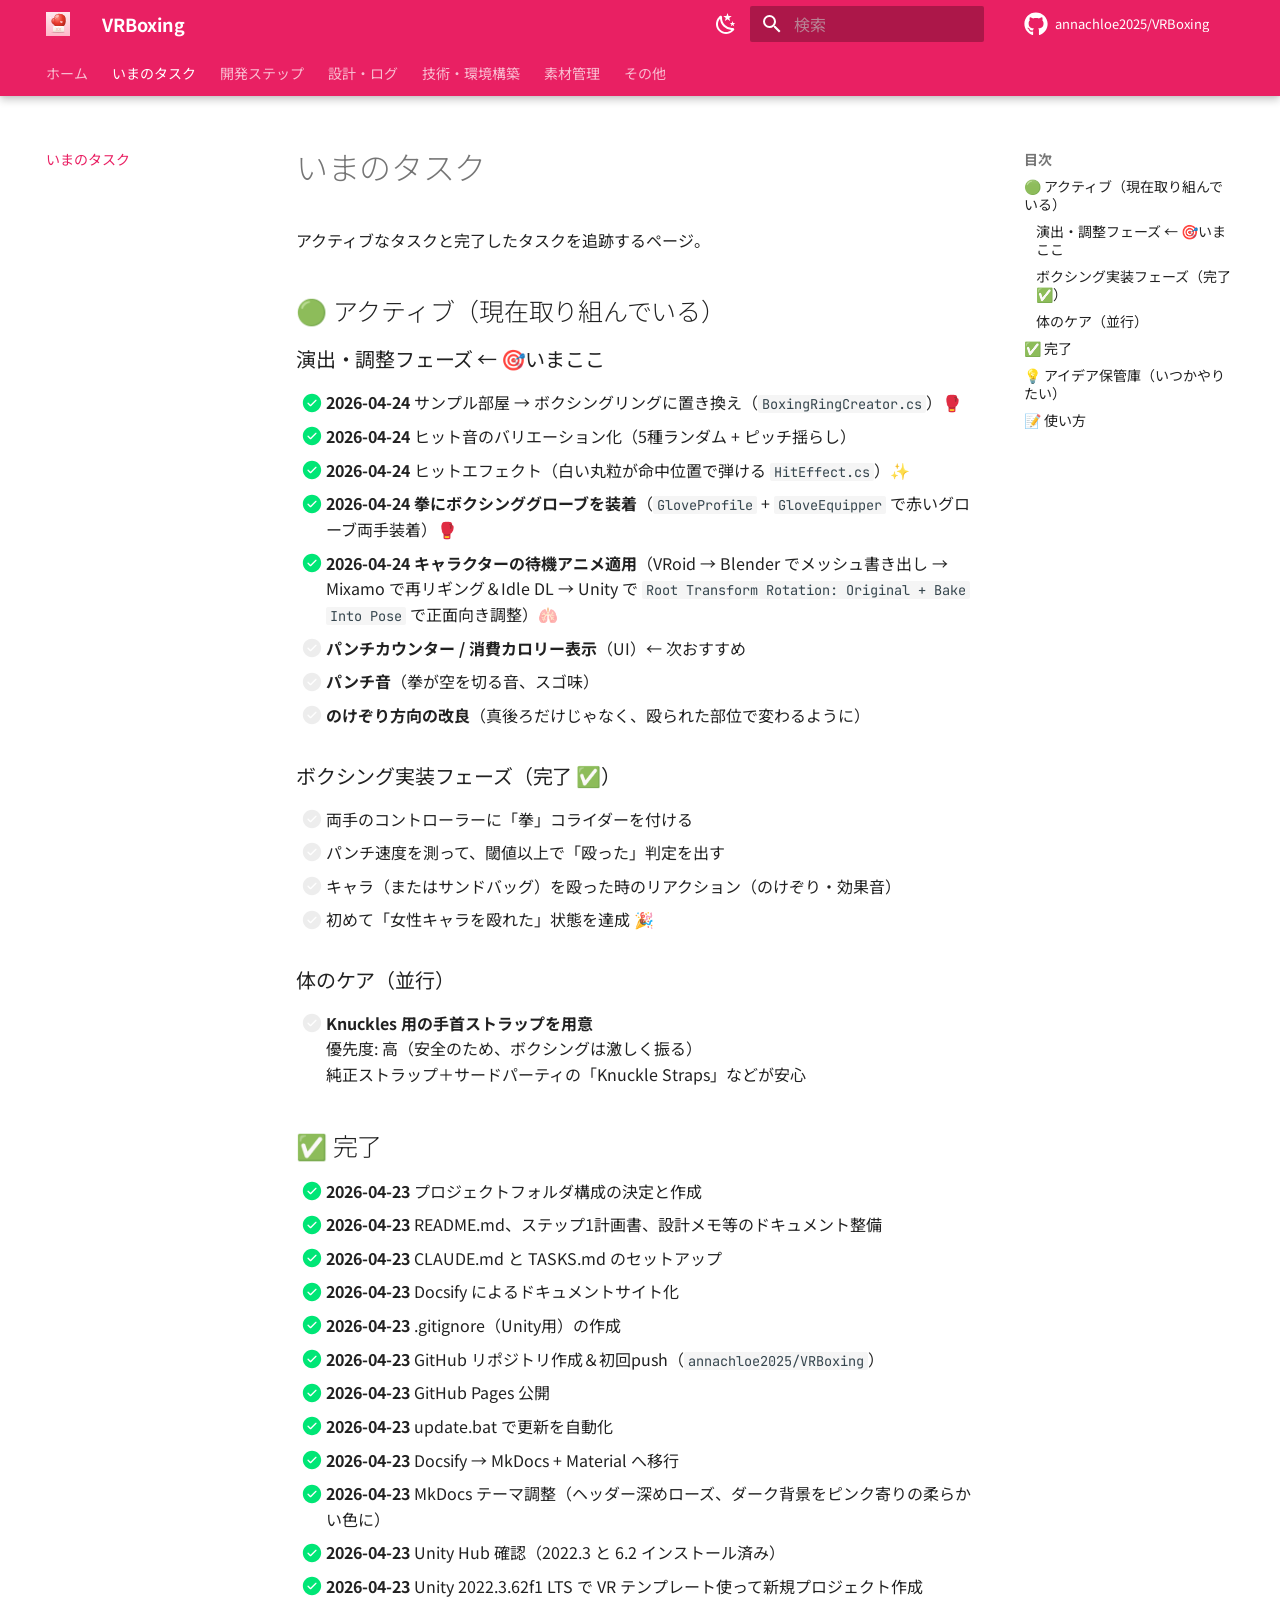
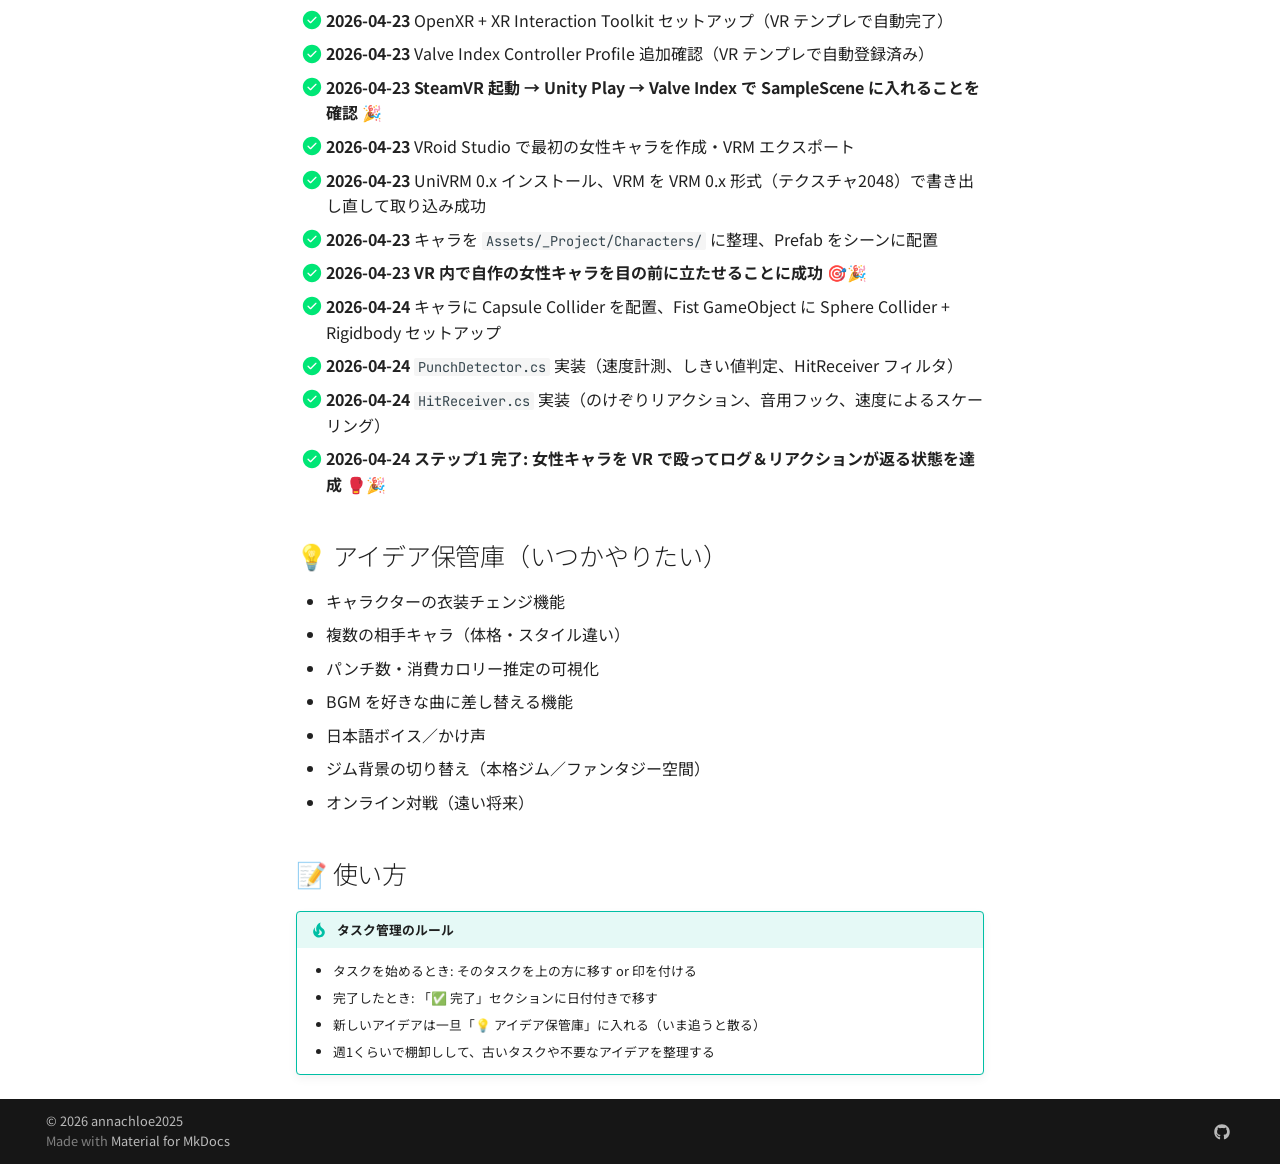
==== tasks/index.html @ 21e4ee55 "Deployed 8ff610e with MkDocs version: 1.6.1" ====
<!doctype html>
<html lang="ja" class="no-js">
  <head>
    
      <meta charset="utf-8">
      <meta name="viewport" content="width=device-width,initial-scale=1">
      
        <meta name="description" content="Valve Index 向け VR ボクシング／フィットネスゲームの個人開発プロジェクト">
      
      
      
        <link rel="canonical" href="https://annachloe2025.github.io/VRBoxing/tasks/">
      
      
        <link rel="prev" href="..">
      
      
        <link rel="next" href="../steps/step1/">
      
      
        
      
      
      <link rel="icon" href="../assets/icons/favicon-32.png">
      <meta name="generator" content="mkdocs-1.6.1, mkdocs-material-9.7.6">
    
    
      
        <title>いまのタスク - VRBoxing</title>
      
    
    
      <link rel="stylesheet" href="../assets/stylesheets/main.484c7ddc.min.css">
      
        
        <link rel="stylesheet" href="../assets/stylesheets/palette.ab4e12ef.min.css">
      
      


    
    
      
    
    
      
        
        
        <link rel="preconnect" href="https://fonts.gstatic.com" crossorigin>
        <link rel="stylesheet" href="https://fonts.googleapis.com/css?family=Noto+Sans+JP:300,300i,400,400i,700,700i%7CJetBrains+Mono:400,400i,700,700i&display=fallback">
        <style>:root{--md-text-font:"Noto Sans JP";--md-code-font:"JetBrains Mono"}</style>
      
    
    
      <link rel="stylesheet" href="../stylesheets/extra.css">
    
    <script>__md_scope=new URL("..",location),__md_hash=e=>[...e].reduce(((e,_)=>(e<<5)-e+_.charCodeAt(0)),0),__md_get=(e,_=localStorage,t=__md_scope)=>JSON.parse(_.getItem(t.pathname+"."+e)),__md_set=(e,_,t=localStorage,a=__md_scope)=>{try{t.setItem(a.pathname+"."+e,JSON.stringify(_))}catch(e){}}</script>
    
      

    
    
  </head>
  
  
    
    
      
    
    
    
    
    <body dir="ltr" data-md-color-scheme="default" data-md-color-primary="pink" data-md-color-accent="pink">
  
    
    <input class="md-toggle" data-md-toggle="drawer" type="checkbox" id="__drawer" autocomplete="off">
    <input class="md-toggle" data-md-toggle="search" type="checkbox" id="__search" autocomplete="off">
    <label class="md-overlay" for="__drawer"></label>
    <div data-md-component="skip">
      
        
        <a href="#_1" class="md-skip">
          コンテンツにスキップ
        </a>
      
    </div>
    <div data-md-component="announce">
      
    </div>
    
    
      

  

<header class="md-header md-header--shadow md-header--lifted" data-md-component="header">
  <nav class="md-header__inner md-grid" aria-label="ヘッダー">
    <a href=".." title="VRBoxing" class="md-header__button md-logo" aria-label="VRBoxing" data-md-component="logo">
      
  <img src="../assets/icons/boxing-glove.svg" alt="logo">

    </a>
    <label class="md-header__button md-icon" for="__drawer">
      
      <svg xmlns="http://www.w3.org/2000/svg" viewBox="0 0 24 24"><path d="M3 6h18v2H3zm0 5h18v2H3zm0 5h18v2H3z"/></svg>
    </label>
    <div class="md-header__title" data-md-component="header-title">
      <div class="md-header__ellipsis">
        <div class="md-header__topic">
          <span class="md-ellipsis">
            VRBoxing
          </span>
        </div>
        <div class="md-header__topic" data-md-component="header-topic">
          <span class="md-ellipsis">
            
              いまのタスク
            
          </span>
        </div>
      </div>
    </div>
    
      
        <form class="md-header__option" data-md-component="palette">
  
    
    
    
    <input class="md-option" data-md-color-media="(prefers-color-scheme: light)" data-md-color-scheme="default" data-md-color-primary="pink" data-md-color-accent="pink"  aria-label="ダークモードに切替"  type="radio" name="__palette" id="__palette_0">
    
      <label class="md-header__button md-icon" title="ダークモードに切替" for="__palette_1" hidden>
        <svg xmlns="http://www.w3.org/2000/svg" viewBox="0 0 24 24"><path d="m17.75 4.09-2.53 1.94.91 3.06-2.63-1.81-2.63 1.81.91-3.06-2.53-1.94L12.44 4l1.06-3 1.06 3zm3.5 6.91-1.64 1.25.59 1.98-1.7-1.17-1.7 1.17.59-1.98L15.75 11l2.06-.05L18.5 9l.69 1.95zm-2.28 4.95c.83-.08 1.72 1.1 1.19 1.85-.32.45-.66.87-1.08 1.27C15.17 23 8.84 23 4.94 19.07c-3.91-3.9-3.91-10.24 0-14.14.4-.4.82-.76 1.27-1.08.75-.53 1.93.36 1.85 1.19-.27 2.86.69 5.83 2.89 8.02a9.96 9.96 0 0 0 8.02 2.89m-1.64 2.02a12.08 12.08 0 0 1-7.8-3.47c-2.17-2.19-3.33-5-3.49-7.82-2.81 3.14-2.7 7.96.31 10.98 3.02 3.01 7.84 3.12 10.98.31"/></svg>
      </label>
    
  
    
    
    
    <input class="md-option" data-md-color-media="(prefers-color-scheme: dark)" data-md-color-scheme="slate" data-md-color-primary="pink" data-md-color-accent="pink"  aria-label="ライトモードに切替"  type="radio" name="__palette" id="__palette_1">
    
      <label class="md-header__button md-icon" title="ライトモードに切替" for="__palette_0" hidden>
        <svg xmlns="http://www.w3.org/2000/svg" viewBox="0 0 24 24"><path d="M12 7a5 5 0 0 1 5 5 5 5 0 0 1-5 5 5 5 0 0 1-5-5 5 5 0 0 1 5-5m0 2a3 3 0 0 0-3 3 3 3 0 0 0 3 3 3 3 0 0 0 3-3 3 3 0 0 0-3-3m0-7 2.39 3.42C13.65 5.15 12.84 5 12 5s-1.65.15-2.39.42zM3.34 7l4.16-.35A7.2 7.2 0 0 0 5.94 8.5c-.44.74-.69 1.5-.83 2.29zm.02 10 1.76-3.77a7.131 7.131 0 0 0 2.38 4.14zM20.65 7l-1.77 3.79a7.02 7.02 0 0 0-2.38-4.15zm-.01 10-4.14.36c.59-.51 1.12-1.14 1.54-1.86.42-.73.69-1.5.83-2.29zM12 22l-2.41-3.44c.74.27 1.55.44 2.41.44.82 0 1.63-.17 2.37-.44z"/></svg>
      </label>
    
  
</form>
      
    
    
      <script>var palette=__md_get("__palette");if(palette&&palette.color){if("(prefers-color-scheme)"===palette.color.media){var media=matchMedia("(prefers-color-scheme: light)"),input=document.querySelector(media.matches?"[data-md-color-media='(prefers-color-scheme: light)']":"[data-md-color-media='(prefers-color-scheme: dark)']");palette.color.media=input.getAttribute("data-md-color-media"),palette.color.scheme=input.getAttribute("data-md-color-scheme"),palette.color.primary=input.getAttribute("data-md-color-primary"),palette.color.accent=input.getAttribute("data-md-color-accent")}for(var[key,value]of Object.entries(palette.color))document.body.setAttribute("data-md-color-"+key,value)}</script>
    
    
    
      
      
        <label class="md-header__button md-icon" for="__search">
          
          <svg xmlns="http://www.w3.org/2000/svg" viewBox="0 0 24 24"><path d="M9.5 3A6.5 6.5 0 0 1 16 9.5c0 1.61-.59 3.09-1.56 4.23l.27.27h.79l5 5-1.5 1.5-5-5v-.79l-.27-.27A6.52 6.52 0 0 1 9.5 16 6.5 6.5 0 0 1 3 9.5 6.5 6.5 0 0 1 9.5 3m0 2C7 5 5 7 5 9.5S7 14 9.5 14 14 12 14 9.5 12 5 9.5 5"/></svg>
        </label>
        <div class="md-search" data-md-component="search" role="dialog">
  <label class="md-search__overlay" for="__search"></label>
  <div class="md-search__inner" role="search">
    <form class="md-search__form" name="search">
      <input type="text" class="md-search__input" name="query" aria-label="検索" placeholder="検索" autocapitalize="off" autocorrect="off" autocomplete="off" spellcheck="false" data-md-component="search-query" required>
      <label class="md-search__icon md-icon" for="__search">
        
        <svg xmlns="http://www.w3.org/2000/svg" viewBox="0 0 24 24"><path d="M9.5 3A6.5 6.5 0 0 1 16 9.5c0 1.61-.59 3.09-1.56 4.23l.27.27h.79l5 5-1.5 1.5-5-5v-.79l-.27-.27A6.52 6.52 0 0 1 9.5 16 6.5 6.5 0 0 1 3 9.5 6.5 6.5 0 0 1 9.5 3m0 2C7 5 5 7 5 9.5S7 14 9.5 14 14 12 14 9.5 12 5 9.5 5"/></svg>
        
        <svg xmlns="http://www.w3.org/2000/svg" viewBox="0 0 24 24"><path d="M20 11v2H8l5.5 5.5-1.42 1.42L4.16 12l7.92-7.92L13.5 5.5 8 11z"/></svg>
      </label>
      <nav class="md-search__options" aria-label="検索">
        
          <a href="javascript:void(0)" class="md-search__icon md-icon" title="共有" aria-label="共有" data-clipboard data-clipboard-text="" data-md-component="search-share" tabindex="-1">
            
            <svg xmlns="http://www.w3.org/2000/svg" viewBox="0 0 24 24"><path d="M18 16.08c-.76 0-1.44.3-1.96.77L8.91 12.7c.05-.23.09-.46.09-.7s-.04-.47-.09-.7l7.05-4.11c.54.5 1.25.81 2.04.81a3 3 0 0 0 3-3 3 3 0 0 0-3-3 3 3 0 0 0-3 3c0 .24.04.47.09.7L8.04 9.81C7.5 9.31 6.79 9 6 9a3 3 0 0 0-3 3 3 3 0 0 0 3 3c.79 0 1.5-.31 2.04-.81l7.12 4.15c-.05.21-.08.43-.08.66 0 1.61 1.31 2.91 2.92 2.91s2.92-1.3 2.92-2.91A2.92 2.92 0 0 0 18 16.08"/></svg>
          </a>
        
        <button type="reset" class="md-search__icon md-icon" title="クリア" aria-label="クリア" tabindex="-1">
          
          <svg xmlns="http://www.w3.org/2000/svg" viewBox="0 0 24 24"><path d="M19 6.41 17.59 5 12 10.59 6.41 5 5 6.41 10.59 12 5 17.59 6.41 19 12 13.41 17.59 19 19 17.59 13.41 12z"/></svg>
        </button>
      </nav>
      
        <div class="md-search__suggest" data-md-component="search-suggest"></div>
      
    </form>
    <div class="md-search__output">
      <div class="md-search__scrollwrap" tabindex="0" data-md-scrollfix>
        <div class="md-search-result" data-md-component="search-result">
          <div class="md-search-result__meta">
            検索を初期化
          </div>
          <ol class="md-search-result__list" role="presentation"></ol>
        </div>
      </div>
    </div>
  </div>
</div>
      
    
    
      <div class="md-header__source">
        <a href="https://github.com/annachloe2025/VRBoxing" title="リポジトリへ" class="md-source" data-md-component="source">
  <div class="md-source__icon md-icon">
    
    <svg xmlns="http://www.w3.org/2000/svg" viewBox="0 0 512 512"><!--! Font Awesome Free 7.1.0 by @fontawesome - https://fontawesome.com License - https://fontawesome.com/license/free (Icons: CC BY 4.0, Fonts: SIL OFL 1.1, Code: MIT License) Copyright 2025 Fonticons, Inc.--><path d="M173.9 397.4c0 2-2.3 3.6-5.2 3.6-3.3.3-5.6-1.3-5.6-3.6 0-2 2.3-3.6 5.2-3.6 3-.3 5.6 1.3 5.6 3.6m-31.1-4.5c-.7 2 1.3 4.3 4.3 4.9 2.6 1 5.6 0 6.2-2s-1.3-4.3-4.3-5.2c-2.6-.7-5.5.3-6.2 2.3m44.2-1.7c-2.9.7-4.9 2.6-4.6 4.9.3 2 2.9 3.3 5.9 2.6 2.9-.7 4.9-2.6 4.6-4.6-.3-1.9-3-3.2-5.9-2.9M252.8 8C114.1 8 8 113.3 8 252c0 110.9 69.8 205.8 169.5 239.2 12.8 2.3 17.3-5.6 17.3-12.1 0-6.2-.3-40.4-.3-61.4 0 0-70 15-84.7-29.8 0 0-11.4-29.1-27.8-36.6 0 0-22.9-15.7 1.6-15.4 0 0 24.9 2 38.6 25.8 21.9 38.6 58.6 27.5 72.9 20.9 2.3-16 8.8-27.1 16-33.7-55.9-6.2-112.3-14.3-112.3-110.5 0-27.5 7.6-41.3 23.6-58.9-2.6-6.5-11.1-33.3 2.6-67.9 20.9-6.5 69 27 69 27 20-5.6 41.5-8.5 62.8-8.5s42.8 2.9 62.8 8.5c0 0 48.1-33.6 69-27 13.7 34.7 5.2 61.4 2.6 67.9 16 17.7 25.8 31.5 25.8 58.9 0 96.5-58.9 104.2-114.8 110.5 9.2 7.9 17 22.9 17 46.4 0 33.7-.3 75.4-.3 83.6 0 6.5 4.6 14.4 17.3 12.1C436.2 457.8 504 362.9 504 252 504 113.3 391.5 8 252.8 8M105.2 352.9c-1.3 1-1 3.3.7 5.2 1.6 1.6 3.9 2.3 5.2 1 1.3-1 1-3.3-.7-5.2-1.6-1.6-3.9-2.3-5.2-1m-10.8-8.1c-.7 1.3.3 2.9 2.3 3.9 1.6 1 3.6.7 4.3-.7.7-1.3-.3-2.9-2.3-3.9-2-.6-3.6-.3-4.3.7m32.4 35.6c-1.6 1.3-1 4.3 1.3 6.2 2.3 2.3 5.2 2.6 6.5 1 1.3-1.3.7-4.3-1.3-6.2-2.2-2.3-5.2-2.6-6.5-1m-11.4-14.7c-1.6 1-1.6 3.6 0 5.9s4.3 3.3 5.6 2.3c1.6-1.3 1.6-3.9 0-6.2-1.4-2.3-4-3.3-5.6-2"/></svg>
  </div>
  <div class="md-source__repository">
    annachloe2025/VRBoxing
  </div>
</a>
      </div>
    
  </nav>
  
    
      
<nav class="md-tabs" aria-label="タブ" data-md-component="tabs">
  <div class="md-grid">
    <ul class="md-tabs__list">
      
        
  
  
  
  
    <li class="md-tabs__item">
      <a href=".." class="md-tabs__link">
        
  
  
    
  
  ホーム

      </a>
    </li>
  

      
        
  
  
  
    
  
  
    <li class="md-tabs__item md-tabs__item--active">
      <a href="./" class="md-tabs__link">
        
  
  
    
  
  いまのタスク

      </a>
    </li>
  

      
        
  
  
  
  
    
    
      <li class="md-tabs__item">
        <a href="../steps/step1/" class="md-tabs__link">
          
  
  
    
  
  開発ステップ

        </a>
      </li>
    
  

      
        
  
  
  
  
    
    
      <li class="md-tabs__item">
        <a href="../design/notes/" class="md-tabs__link">
          
  
  
    
  
  設計・ログ

        </a>
      </li>
    
  

      
        
  
  
  
  
    
    
      <li class="md-tabs__item">
        <a href="../tech/unity/" class="md-tabs__link">
          
  
  
    
  
  技術・環境構築

        </a>
      </li>
    
  

      
        
  
  
  
  
    
    
      <li class="md-tabs__item">
        <a href="../assets/overview/" class="md-tabs__link">
          
  
  
    
  
  素材管理

        </a>
      </li>
    
  

      
        
  
  
  
  
    
    
      <li class="md-tabs__item">
        <a href="../misc/reference/" class="md-tabs__link">
          
  
  
    
  
  その他

        </a>
      </li>
    
  

      
    </ul>
  </div>
</nav>
    
  
</header>
    
    <div class="md-container" data-md-component="container">
      
      
        
      
      <main class="md-main" data-md-component="main">
        <div class="md-main__inner md-grid">
          
            
              
              <div class="md-sidebar md-sidebar--primary" data-md-component="sidebar" data-md-type="navigation" >
                <div class="md-sidebar__scrollwrap">
                  <div class="md-sidebar__inner">
                    


  


<nav class="md-nav md-nav--primary md-nav--lifted" aria-label="ナビゲーション" data-md-level="0">
  <label class="md-nav__title" for="__drawer">
    <a href=".." title="VRBoxing" class="md-nav__button md-logo" aria-label="VRBoxing" data-md-component="logo">
      
  <img src="../assets/icons/boxing-glove.svg" alt="logo">

    </a>
    VRBoxing
  </label>
  
    <div class="md-nav__source">
      <a href="https://github.com/annachloe2025/VRBoxing" title="リポジトリへ" class="md-source" data-md-component="source">
  <div class="md-source__icon md-icon">
    
    <svg xmlns="http://www.w3.org/2000/svg" viewBox="0 0 512 512"><!--! Font Awesome Free 7.1.0 by @fontawesome - https://fontawesome.com License - https://fontawesome.com/license/free (Icons: CC BY 4.0, Fonts: SIL OFL 1.1, Code: MIT License) Copyright 2025 Fonticons, Inc.--><path d="M173.9 397.4c0 2-2.3 3.6-5.2 3.6-3.3.3-5.6-1.3-5.6-3.6 0-2 2.3-3.6 5.2-3.6 3-.3 5.6 1.3 5.6 3.6m-31.1-4.5c-.7 2 1.3 4.3 4.3 4.9 2.6 1 5.6 0 6.2-2s-1.3-4.3-4.3-5.2c-2.6-.7-5.5.3-6.2 2.3m44.2-1.7c-2.9.7-4.9 2.6-4.6 4.9.3 2 2.9 3.3 5.9 2.6 2.9-.7 4.9-2.6 4.6-4.6-.3-1.9-3-3.2-5.9-2.9M252.8 8C114.1 8 8 113.3 8 252c0 110.9 69.8 205.8 169.5 239.2 12.8 2.3 17.3-5.6 17.3-12.1 0-6.2-.3-40.4-.3-61.4 0 0-70 15-84.7-29.8 0 0-11.4-29.1-27.8-36.6 0 0-22.9-15.7 1.6-15.4 0 0 24.9 2 38.6 25.8 21.9 38.6 58.6 27.5 72.9 20.9 2.3-16 8.8-27.1 16-33.7-55.9-6.2-112.3-14.3-112.3-110.5 0-27.5 7.6-41.3 23.6-58.9-2.6-6.5-11.1-33.3 2.6-67.9 20.9-6.5 69 27 69 27 20-5.6 41.5-8.5 62.8-8.5s42.8 2.9 62.8 8.5c0 0 48.1-33.6 69-27 13.7 34.7 5.2 61.4 2.6 67.9 16 17.7 25.8 31.5 25.8 58.9 0 96.5-58.9 104.2-114.8 110.5 9.2 7.9 17 22.9 17 46.4 0 33.7-.3 75.4-.3 83.6 0 6.5 4.6 14.4 17.3 12.1C436.2 457.8 504 362.9 504 252 504 113.3 391.5 8 252.8 8M105.2 352.9c-1.3 1-1 3.3.7 5.2 1.6 1.6 3.9 2.3 5.2 1 1.3-1 1-3.3-.7-5.2-1.6-1.6-3.9-2.3-5.2-1m-10.8-8.1c-.7 1.3.3 2.9 2.3 3.9 1.6 1 3.6.7 4.3-.7.7-1.3-.3-2.9-2.3-3.9-2-.6-3.6-.3-4.3.7m32.4 35.6c-1.6 1.3-1 4.3 1.3 6.2 2.3 2.3 5.2 2.6 6.5 1 1.3-1.3.7-4.3-1.3-6.2-2.2-2.3-5.2-2.6-6.5-1m-11.4-14.7c-1.6 1-1.6 3.6 0 5.9s4.3 3.3 5.6 2.3c1.6-1.3 1.6-3.9 0-6.2-1.4-2.3-4-3.3-5.6-2"/></svg>
  </div>
  <div class="md-source__repository">
    annachloe2025/VRBoxing
  </div>
</a>
    </div>
  
  <ul class="md-nav__list" data-md-scrollfix>
    
      
      
  
  
  
  
    <li class="md-nav__item">
      <a href=".." class="md-nav__link">
        
  
  
  <span class="md-ellipsis">
    
  
    ホーム
  

    
  </span>
  
  

      </a>
    </li>
  

    
      
      
  
  
    
  
  
  
    <li class="md-nav__item md-nav__item--active">
      
      <input class="md-nav__toggle md-toggle" type="checkbox" id="__toc">
      
      
        
      
      
        <label class="md-nav__link md-nav__link--active" for="__toc">
          
  
  
  <span class="md-ellipsis">
    
  
    いまのタスク
  

    
  </span>
  
  

          <span class="md-nav__icon md-icon"></span>
        </label>
      
      <a href="./" class="md-nav__link md-nav__link--active">
        
  
  
  <span class="md-ellipsis">
    
  
    いまのタスク
  

    
  </span>
  
  

      </a>
      
        

<nav class="md-nav md-nav--secondary" aria-label="目次">
  
  
  
    
  
  
    <label class="md-nav__title" for="__toc">
      <span class="md-nav__icon md-icon"></span>
      目次
    </label>
    <ul class="md-nav__list" data-md-component="toc" data-md-scrollfix>
      
        <li class="md-nav__item">
  <a href="#_2" class="md-nav__link">
    <span class="md-ellipsis">
      
        🟢 アクティブ（現在取り組んでいる）
      
    </span>
  </a>
  
    <nav class="md-nav" aria-label="🟢 アクティブ（現在取り組んでいる）">
      <ul class="md-nav__list">
        
          <li class="md-nav__item">
  <a href="#_3" class="md-nav__link">
    <span class="md-ellipsis">
      
        演出・調整フェーズ ← 🎯いまここ
      
    </span>
  </a>
  
</li>
        
          <li class="md-nav__item">
  <a href="#_4" class="md-nav__link">
    <span class="md-ellipsis">
      
        ボクシング実装フェーズ（完了 ✅）
      
    </span>
  </a>
  
</li>
        
          <li class="md-nav__item">
  <a href="#_5" class="md-nav__link">
    <span class="md-ellipsis">
      
        体のケア（並行）
      
    </span>
  </a>
  
</li>
        
      </ul>
    </nav>
  
</li>
      
        <li class="md-nav__item">
  <a href="#_6" class="md-nav__link">
    <span class="md-ellipsis">
      
        ✅ 完了
      
    </span>
  </a>
  
</li>
      
        <li class="md-nav__item">
  <a href="#_7" class="md-nav__link">
    <span class="md-ellipsis">
      
        💡 アイデア保管庫（いつかやりたい）
      
    </span>
  </a>
  
</li>
      
        <li class="md-nav__item">
  <a href="#_8" class="md-nav__link">
    <span class="md-ellipsis">
      
        📝 使い方
      
    </span>
  </a>
  
</li>
      
    </ul>
  
</nav>
      
    </li>
  

    
      
      
  
  
  
  
    
    
      
        
      
    
    
    
      
      
        
      
    
    
    <li class="md-nav__item md-nav__item--nested">
      
        
        
        <input class="md-nav__toggle md-toggle " type="checkbox" id="__nav_3" >
        
          
          <label class="md-nav__link" for="__nav_3" id="__nav_3_label" tabindex="0">
            
  
  
  <span class="md-ellipsis">
    
  
    開発ステップ
  

    
  </span>
  
  

            <span class="md-nav__icon md-icon"></span>
          </label>
        
        <nav class="md-nav" data-md-level="1" aria-labelledby="__nav_3_label" aria-expanded="false">
          <label class="md-nav__title" for="__nav_3">
            <span class="md-nav__icon md-icon"></span>
            
  
    開発ステップ
  

          </label>
          <ul class="md-nav__list" data-md-scrollfix>
            
              
                
  
  
  
  
    <li class="md-nav__item">
      <a href="../steps/step1/" class="md-nav__link">
        
  
  
  <span class="md-ellipsis">
    
  
    ステップ1 殴れる女性キャラ
  

    
  </span>
  
  

      </a>
    </li>
  

              
            
          </ul>
        </nav>
      
    </li>
  

    
      
      
  
  
  
  
    
    
      
        
      
        
      
    
    
    
      
      
        
      
    
    
    <li class="md-nav__item md-nav__item--nested">
      
        
        
        <input class="md-nav__toggle md-toggle " type="checkbox" id="__nav_4" >
        
          
          <label class="md-nav__link" for="__nav_4" id="__nav_4_label" tabindex="0">
            
  
  
  <span class="md-ellipsis">
    
  
    設計・ログ
  

    
  </span>
  
  

            <span class="md-nav__icon md-icon"></span>
          </label>
        
        <nav class="md-nav" data-md-level="1" aria-labelledby="__nav_4_label" aria-expanded="false">
          <label class="md-nav__title" for="__nav_4">
            <span class="md-nav__icon md-icon"></span>
            
  
    設計・ログ
  

          </label>
          <ul class="md-nav__list" data-md-scrollfix>
            
              
                
  
  
  
  
    <li class="md-nav__item">
      <a href="../design/notes/" class="md-nav__link">
        
  
  
  <span class="md-ellipsis">
    
  
    ゲーム設計メモ
  

    
  </span>
  
  

      </a>
    </li>
  

              
            
              
                
  
  
  
  
    <li class="md-nav__item">
      <a href="../design/dev-log/" class="md-nav__link">
        
  
  
  <span class="md-ellipsis">
    
  
    開発ログ
  

    
  </span>
  
  

      </a>
    </li>
  

              
            
          </ul>
        </nav>
      
    </li>
  

    
      
      
  
  
  
  
    
    
      
        
      
        
      
        
      
    
    
    
      
      
        
      
    
    
    <li class="md-nav__item md-nav__item--nested">
      
        
        
        <input class="md-nav__toggle md-toggle " type="checkbox" id="__nav_5" >
        
          
          <label class="md-nav__link" for="__nav_5" id="__nav_5_label" tabindex="0">
            
  
  
  <span class="md-ellipsis">
    
  
    技術・環境構築
  

    
  </span>
  
  

            <span class="md-nav__icon md-icon"></span>
          </label>
        
        <nav class="md-nav" data-md-level="1" aria-labelledby="__nav_5_label" aria-expanded="false">
          <label class="md-nav__title" for="__nav_5">
            <span class="md-nav__icon md-icon"></span>
            
  
    技術・環境構築
  

          </label>
          <ul class="md-nav__list" data-md-scrollfix>
            
              
                
  
  
  
  
    <li class="md-nav__item">
      <a href="../tech/unity/" class="md-nav__link">
        
  
  
  <span class="md-ellipsis">
    
  
    Unity プロジェクト
  

    
  </span>
  
  

      </a>
    </li>
  

              
            
              
                
  
  
  
  
    <li class="md-nav__item">
      <a href="../tech/github-setup/" class="md-nav__link">
        
  
  
  <span class="md-ellipsis">
    
  
    GitHub セットアップ
  

    
  </span>
  
  

      </a>
    </li>
  

              
            
              
                
  
  
  
  
    <li class="md-nav__item">
      <a href="../tech/docs-site-guide/" class="md-nav__link">
        
  
  
  <span class="md-ellipsis">
    
  
    ドキュメントサイト運用
  

    
  </span>
  
  

      </a>
    </li>
  

              
            
          </ul>
        </nav>
      
    </li>
  

    
      
      
  
  
  
  
    
    
      
        
      
        
      
    
    
    
      
      
        
      
    
    
    <li class="md-nav__item md-nav__item--nested">
      
        
        
        <input class="md-nav__toggle md-toggle " type="checkbox" id="__nav_6" >
        
          
          <label class="md-nav__link" for="__nav_6" id="__nav_6_label" tabindex="0">
            
  
  
  <span class="md-ellipsis">
    
  
    素材管理
  

    
  </span>
  
  

            <span class="md-nav__icon md-icon"></span>
          </label>
        
        <nav class="md-nav" data-md-level="1" aria-labelledby="__nav_6_label" aria-expanded="false">
          <label class="md-nav__title" for="__nav_6">
            <span class="md-nav__icon md-icon"></span>
            
  
    素材管理
  

          </label>
          <ul class="md-nav__list" data-md-scrollfix>
            
              
                
  
  
  
  
    <li class="md-nav__item">
      <a href="../assets/overview/" class="md-nav__link">
        
  
  
  <span class="md-ellipsis">
    
  
    素材全体ルール
  

    
  </span>
  
  

      </a>
    </li>
  

              
            
              
                
  
  
  
  
    <li class="md-nav__item">
      <a href="../assets/characters/" class="md-nav__link">
        
  
  
  <span class="md-ellipsis">
    
  
    キャラクター素材
  

    
  </span>
  
  

      </a>
    </li>
  

              
            
          </ul>
        </nav>
      
    </li>
  

    
      
      
  
  
  
  
    
    
      
        
      
        
      
        
      
    
    
    
      
      
        
      
    
    
    <li class="md-nav__item md-nav__item--nested">
      
        
        
        <input class="md-nav__toggle md-toggle " type="checkbox" id="__nav_7" >
        
          
          <label class="md-nav__link" for="__nav_7" id="__nav_7_label" tabindex="0">
            
  
  
  <span class="md-ellipsis">
    
  
    その他
  

    
  </span>
  
  

            <span class="md-nav__icon md-icon"></span>
          </label>
        
        <nav class="md-nav" data-md-level="1" aria-labelledby="__nav_7_label" aria-expanded="false">
          <label class="md-nav__title" for="__nav_7">
            <span class="md-nav__icon md-icon"></span>
            
  
    その他
  

          </label>
          <ul class="md-nav__list" data-md-scrollfix>
            
              
                
  
  
  
  
    <li class="md-nav__item">
      <a href="../misc/reference/" class="md-nav__link">
        
  
  
  <span class="md-ellipsis">
    
  
    参考資料
  

    
  </span>
  
  

      </a>
    </li>
  

              
            
              
                
  
  
  
  
    <li class="md-nav__item">
      <a href="../misc/builds/" class="md-nav__link">
        
  
  
  <span class="md-ellipsis">
    
  
    ビルド
  

    
  </span>
  
  

      </a>
    </li>
  

              
            
              
                
  
  
  
  
    <li class="md-nav__item">
      <a href="../misc/backups/" class="md-nav__link">
        
  
  
  <span class="md-ellipsis">
    
  
    バックアップ
  

    
  </span>
  
  

      </a>
    </li>
  

              
            
          </ul>
        </nav>
      
    </li>
  

    
  </ul>
</nav>
                  </div>
                </div>
              </div>
            
            
              
              <div class="md-sidebar md-sidebar--secondary" data-md-component="sidebar" data-md-type="toc" >
                <div class="md-sidebar__scrollwrap">
                  <div class="md-sidebar__inner">
                    

<nav class="md-nav md-nav--secondary" aria-label="目次">
  
  
  
    
  
  
    <label class="md-nav__title" for="__toc">
      <span class="md-nav__icon md-icon"></span>
      目次
    </label>
    <ul class="md-nav__list" data-md-component="toc" data-md-scrollfix>
      
        <li class="md-nav__item">
  <a href="#_2" class="md-nav__link">
    <span class="md-ellipsis">
      
        🟢 アクティブ（現在取り組んでいる）
      
    </span>
  </a>
  
    <nav class="md-nav" aria-label="🟢 アクティブ（現在取り組んでいる）">
      <ul class="md-nav__list">
        
          <li class="md-nav__item">
  <a href="#_3" class="md-nav__link">
    <span class="md-ellipsis">
      
        演出・調整フェーズ ← 🎯いまここ
      
    </span>
  </a>
  
</li>
        
          <li class="md-nav__item">
  <a href="#_4" class="md-nav__link">
    <span class="md-ellipsis">
      
        ボクシング実装フェーズ（完了 ✅）
      
    </span>
  </a>
  
</li>
        
          <li class="md-nav__item">
  <a href="#_5" class="md-nav__link">
    <span class="md-ellipsis">
      
        体のケア（並行）
      
    </span>
  </a>
  
</li>
        
      </ul>
    </nav>
  
</li>
      
        <li class="md-nav__item">
  <a href="#_6" class="md-nav__link">
    <span class="md-ellipsis">
      
        ✅ 完了
      
    </span>
  </a>
  
</li>
      
        <li class="md-nav__item">
  <a href="#_7" class="md-nav__link">
    <span class="md-ellipsis">
      
        💡 アイデア保管庫（いつかやりたい）
      
    </span>
  </a>
  
</li>
      
        <li class="md-nav__item">
  <a href="#_8" class="md-nav__link">
    <span class="md-ellipsis">
      
        📝 使い方
      
    </span>
  </a>
  
</li>
      
    </ul>
  
</nav>
                  </div>
                </div>
              </div>
            
          
          
            <div class="md-content" data-md-component="content">
              
              <article class="md-content__inner md-typeset">
                
                  


  
  


<h1 id="_1">いまのタスク<a class="headerlink" href="#_1" title="Permanent link">&para;</a></h1>
<p>アクティブなタスクと完了したタスクを追跡するページ。</p>
<h2 id="_2">🟢 アクティブ（現在取り組んでいる）<a class="headerlink" href="#_2" title="Permanent link">&para;</a></h2>
<h3 id="_3">演出・調整フェーズ ← 🎯いまここ<a class="headerlink" href="#_3" title="Permanent link">&para;</a></h3>
<ul class="task-list">
<li class="task-list-item"><label class="task-list-control"><input type="checkbox" disabled checked/><span class="task-list-indicator"></span></label> <strong>2026-04-24</strong> サンプル部屋 → ボクシングリングに置き換え（<code>BoxingRingCreator.cs</code>）🥊</li>
<li class="task-list-item"><label class="task-list-control"><input type="checkbox" disabled checked/><span class="task-list-indicator"></span></label> <strong>2026-04-24</strong> ヒット音のバリエーション化（5種ランダム + ピッチ揺らし）</li>
<li class="task-list-item"><label class="task-list-control"><input type="checkbox" disabled checked/><span class="task-list-indicator"></span></label> <strong>2026-04-24</strong> ヒットエフェクト（白い丸粒が命中位置で弾ける <code>HitEffect.cs</code>）✨</li>
<li class="task-list-item"><label class="task-list-control"><input type="checkbox" disabled checked/><span class="task-list-indicator"></span></label> <strong>2026-04-24</strong> <strong>拳にボクシンググローブを装着</strong>（<code>GloveProfile</code> + <code>GloveEquipper</code> で赤いグローブ両手装着）🥊</li>
<li class="task-list-item"><label class="task-list-control"><input type="checkbox" disabled checked/><span class="task-list-indicator"></span></label> <strong>2026-04-24</strong> <strong>キャラクターの待機アニメ適用</strong>（VRoid → Blender でメッシュ書き出し → Mixamo で再リギング＆Idle DL → Unity で <code>Root Transform Rotation: Original + Bake Into Pose</code> で正面向き調整）🫁</li>
<li class="task-list-item"><label class="task-list-control"><input type="checkbox" disabled/><span class="task-list-indicator"></span></label> <strong>パンチカウンター / 消費カロリー表示</strong>（UI）← 次おすすめ</li>
<li class="task-list-item"><label class="task-list-control"><input type="checkbox" disabled/><span class="task-list-indicator"></span></label> <strong>パンチ音</strong>（拳が空を切る音、スゴ味）</li>
<li class="task-list-item"><label class="task-list-control"><input type="checkbox" disabled/><span class="task-list-indicator"></span></label> <strong>のけぞり方向の改良</strong>（真後ろだけじゃなく、殴られた部位で変わるように）</li>
</ul>
<h3 id="_4">ボクシング実装フェーズ（完了 ✅）<a class="headerlink" href="#_4" title="Permanent link">&para;</a></h3>
<ul class="task-list">
<li class="task-list-item"><label class="task-list-control"><input type="checkbox" disabled/><span class="task-list-indicator"></span></label> 両手のコントローラーに「拳」コライダーを付ける</li>
<li class="task-list-item"><label class="task-list-control"><input type="checkbox" disabled/><span class="task-list-indicator"></span></label> パンチ速度を測って、閾値以上で「殴った」判定を出す</li>
<li class="task-list-item"><label class="task-list-control"><input type="checkbox" disabled/><span class="task-list-indicator"></span></label> キャラ（またはサンドバッグ）を殴った時のリアクション（のけぞり・効果音）</li>
<li class="task-list-item"><label class="task-list-control"><input type="checkbox" disabled/><span class="task-list-indicator"></span></label> 初めて「女性キャラを殴れた」状態を達成 🎉</li>
</ul>
<h3 id="_5">体のケア（並行）<a class="headerlink" href="#_5" title="Permanent link">&para;</a></h3>
<ul class="task-list">
<li class="task-list-item"><label class="task-list-control"><input type="checkbox" disabled/><span class="task-list-indicator"></span></label> <strong>Knuckles 用の手首ストラップを用意</strong><br />
    優先度: 高（安全のため、ボクシングは激しく振る）<br />
    純正ストラップ＋サードパーティの「Knuckle Straps」などが安心</li>
</ul>
<h2 id="_6">✅ 完了<a class="headerlink" href="#_6" title="Permanent link">&para;</a></h2>
<ul class="task-list">
<li class="task-list-item"><label class="task-list-control"><input type="checkbox" disabled checked/><span class="task-list-indicator"></span></label> <strong>2026-04-23</strong> プロジェクトフォルダ構成の決定と作成</li>
<li class="task-list-item"><label class="task-list-control"><input type="checkbox" disabled checked/><span class="task-list-indicator"></span></label> <strong>2026-04-23</strong> README.md、ステップ1計画書、設計メモ等のドキュメント整備</li>
<li class="task-list-item"><label class="task-list-control"><input type="checkbox" disabled checked/><span class="task-list-indicator"></span></label> <strong>2026-04-23</strong> CLAUDE.md と TASKS.md のセットアップ</li>
<li class="task-list-item"><label class="task-list-control"><input type="checkbox" disabled checked/><span class="task-list-indicator"></span></label> <strong>2026-04-23</strong> Docsify によるドキュメントサイト化</li>
<li class="task-list-item"><label class="task-list-control"><input type="checkbox" disabled checked/><span class="task-list-indicator"></span></label> <strong>2026-04-23</strong> .gitignore（Unity用）の作成</li>
<li class="task-list-item"><label class="task-list-control"><input type="checkbox" disabled checked/><span class="task-list-indicator"></span></label> <strong>2026-04-23</strong> GitHub リポジトリ作成＆初回push（<code>annachloe2025/VRBoxing</code>）</li>
<li class="task-list-item"><label class="task-list-control"><input type="checkbox" disabled checked/><span class="task-list-indicator"></span></label> <strong>2026-04-23</strong> GitHub Pages 公開</li>
<li class="task-list-item"><label class="task-list-control"><input type="checkbox" disabled checked/><span class="task-list-indicator"></span></label> <strong>2026-04-23</strong> update.bat で更新を自動化</li>
<li class="task-list-item"><label class="task-list-control"><input type="checkbox" disabled checked/><span class="task-list-indicator"></span></label> <strong>2026-04-23</strong> Docsify → MkDocs + Material へ移行</li>
<li class="task-list-item"><label class="task-list-control"><input type="checkbox" disabled checked/><span class="task-list-indicator"></span></label> <strong>2026-04-23</strong> MkDocs テーマ調整（ヘッダー深めローズ、ダーク背景をピンク寄りの柔らかい色に）</li>
<li class="task-list-item"><label class="task-list-control"><input type="checkbox" disabled checked/><span class="task-list-indicator"></span></label> <strong>2026-04-23</strong> Unity Hub 確認（2022.3 と 6.2 インストール済み）</li>
<li class="task-list-item"><label class="task-list-control"><input type="checkbox" disabled checked/><span class="task-list-indicator"></span></label> <strong>2026-04-23</strong> Unity 2022.3.62f1 LTS で VR テンプレート使って新規プロジェクト作成</li>
<li class="task-list-item"><label class="task-list-control"><input type="checkbox" disabled checked/><span class="task-list-indicator"></span></label> <strong>2026-04-23</strong> OpenXR + XR Interaction Toolkit セットアップ（VR テンプレで自動完了）</li>
<li class="task-list-item"><label class="task-list-control"><input type="checkbox" disabled checked/><span class="task-list-indicator"></span></label> <strong>2026-04-23</strong> Valve Index Controller Profile 追加確認（VR テンプレで自動登録済み）</li>
<li class="task-list-item"><label class="task-list-control"><input type="checkbox" disabled checked/><span class="task-list-indicator"></span></label> <strong>2026-04-23</strong> <strong>SteamVR 起動 → Unity Play → Valve Index で SampleScene に入れることを確認</strong> 🎉</li>
<li class="task-list-item"><label class="task-list-control"><input type="checkbox" disabled checked/><span class="task-list-indicator"></span></label> <strong>2026-04-23</strong> VRoid Studio で最初の女性キャラを作成・VRM エクスポート</li>
<li class="task-list-item"><label class="task-list-control"><input type="checkbox" disabled checked/><span class="task-list-indicator"></span></label> <strong>2026-04-23</strong> UniVRM 0.x インストール、VRM を VRM 0.x 形式（テクスチャ2048）で書き出し直して取り込み成功</li>
<li class="task-list-item"><label class="task-list-control"><input type="checkbox" disabled checked/><span class="task-list-indicator"></span></label> <strong>2026-04-23</strong> キャラを <code>Assets/_Project/Characters/</code> に整理、Prefab をシーンに配置</li>
<li class="task-list-item"><label class="task-list-control"><input type="checkbox" disabled checked/><span class="task-list-indicator"></span></label> <strong>2026-04-23</strong> <strong>VR 内で自作の女性キャラを目の前に立たせることに成功</strong> 🎯🎉</li>
<li class="task-list-item"><label class="task-list-control"><input type="checkbox" disabled checked/><span class="task-list-indicator"></span></label> <strong>2026-04-24</strong> キャラに Capsule Collider を配置、Fist GameObject に Sphere Collider + Rigidbody セットアップ</li>
<li class="task-list-item"><label class="task-list-control"><input type="checkbox" disabled checked/><span class="task-list-indicator"></span></label> <strong>2026-04-24</strong> <code>PunchDetector.cs</code> 実装（速度計測、しきい値判定、HitReceiver フィルタ）</li>
<li class="task-list-item"><label class="task-list-control"><input type="checkbox" disabled checked/><span class="task-list-indicator"></span></label> <strong>2026-04-24</strong> <code>HitReceiver.cs</code> 実装（のけぞりリアクション、音用フック、速度によるスケーリング）</li>
<li class="task-list-item"><label class="task-list-control"><input type="checkbox" disabled checked/><span class="task-list-indicator"></span></label> <strong>2026-04-24</strong> <strong>ステップ1 完了: 女性キャラを VR で殴ってログ＆リアクションが返る状態を達成</strong> 🥊🎉</li>
</ul>
<h2 id="_7">💡 アイデア保管庫（いつかやりたい）<a class="headerlink" href="#_7" title="Permanent link">&para;</a></h2>
<ul>
<li>キャラクターの衣装チェンジ機能</li>
<li>複数の相手キャラ（体格・スタイル違い）</li>
<li>パンチ数・消費カロリー推定の可視化</li>
<li>BGM を好きな曲に差し替える機能</li>
<li>日本語ボイス／かけ声</li>
<li>ジム背景の切り替え（本格ジム／ファンタジー空間）</li>
<li>オンライン対戦（遠い将来）</li>
</ul>
<h2 id="_8">📝 使い方<a class="headerlink" href="#_8" title="Permanent link">&para;</a></h2>
<div class="admonition tip">
<p class="admonition-title">タスク管理のルール</p>
<ul>
<li>タスクを始めるとき: そのタスクを上の方に移す or 印を付ける</li>
<li>完了したとき: 「✅ 完了」セクションに日付付きで移す</li>
<li>新しいアイデアは一旦「💡 アイデア保管庫」に入れる（いま追うと散る）</li>
<li>週1くらいで棚卸しして、古いタスクや不要なアイデアを整理する</li>
</ul>
</div>












                
              </article>
            </div>
          
          
  <script>var tabs=__md_get("__tabs");if(Array.isArray(tabs))e:for(var set of document.querySelectorAll(".tabbed-set")){var labels=set.querySelector(".tabbed-labels");for(var tab of tabs)for(var label of labels.getElementsByTagName("label"))if(label.innerText.trim()===tab){var input=document.getElementById(label.htmlFor);input.checked=!0;continue e}}</script>

<script>var target=document.getElementById(location.hash.slice(1));target&&target.name&&(target.checked=target.name.startsWith("__tabbed_"))</script>
        </div>
        
          <button type="button" class="md-top md-icon" data-md-component="top" hidden>
  
  <svg xmlns="http://www.w3.org/2000/svg" viewBox="0 0 24 24"><path d="M13 20h-2V8l-5.5 5.5-1.42-1.42L12 4.16l7.92 7.92-1.42 1.42L13 8z"/></svg>
  ページトップへ戻る
</button>
        
      </main>
      
        <footer class="md-footer">
  
  <div class="md-footer-meta md-typeset">
    <div class="md-footer-meta__inner md-grid">
      <div class="md-copyright">
  
    <div class="md-copyright__highlight">
      &copy; 2026 annachloe2025
    </div>
  
  
    Made with
    <a href="https://squidfunk.github.io/mkdocs-material/" target="_blank" rel="noopener">
      Material for MkDocs
    </a>
  
</div>
      
        
<div class="md-social">
  
    
    
    
    
      
      
    
    <a href="https://github.com/annachloe2025/VRBoxing" target="_blank" rel="noopener" title="github.com" class="md-social__link">
      <svg xmlns="http://www.w3.org/2000/svg" viewBox="0 0 512 512"><!--! Font Awesome Free 7.1.0 by @fontawesome - https://fontawesome.com License - https://fontawesome.com/license/free (Icons: CC BY 4.0, Fonts: SIL OFL 1.1, Code: MIT License) Copyright 2025 Fonticons, Inc.--><path d="M173.9 397.4c0 2-2.3 3.6-5.2 3.6-3.3.3-5.6-1.3-5.6-3.6 0-2 2.3-3.6 5.2-3.6 3-.3 5.6 1.3 5.6 3.6m-31.1-4.5c-.7 2 1.3 4.3 4.3 4.9 2.6 1 5.6 0 6.2-2s-1.3-4.3-4.3-5.2c-2.6-.7-5.5.3-6.2 2.3m44.2-1.7c-2.9.7-4.9 2.6-4.6 4.9.3 2 2.9 3.3 5.9 2.6 2.9-.7 4.9-2.6 4.6-4.6-.3-1.9-3-3.2-5.9-2.9M252.8 8C114.1 8 8 113.3 8 252c0 110.9 69.8 205.8 169.5 239.2 12.8 2.3 17.3-5.6 17.3-12.1 0-6.2-.3-40.4-.3-61.4 0 0-70 15-84.7-29.8 0 0-11.4-29.1-27.8-36.6 0 0-22.9-15.7 1.6-15.4 0 0 24.9 2 38.6 25.8 21.9 38.6 58.6 27.5 72.9 20.9 2.3-16 8.8-27.1 16-33.7-55.9-6.2-112.3-14.3-112.3-110.5 0-27.5 7.6-41.3 23.6-58.9-2.6-6.5-11.1-33.3 2.6-67.9 20.9-6.5 69 27 69 27 20-5.6 41.5-8.5 62.8-8.5s42.8 2.9 62.8 8.5c0 0 48.1-33.6 69-27 13.7 34.7 5.2 61.4 2.6 67.9 16 17.7 25.8 31.5 25.8 58.9 0 96.5-58.9 104.2-114.8 110.5 9.2 7.9 17 22.9 17 46.4 0 33.7-.3 75.4-.3 83.6 0 6.5 4.6 14.4 17.3 12.1C436.2 457.8 504 362.9 504 252 504 113.3 391.5 8 252.8 8M105.2 352.9c-1.3 1-1 3.3.7 5.2 1.6 1.6 3.9 2.3 5.2 1 1.3-1 1-3.3-.7-5.2-1.6-1.6-3.9-2.3-5.2-1m-10.8-8.1c-.7 1.3.3 2.9 2.3 3.9 1.6 1 3.6.7 4.3-.7.7-1.3-.3-2.9-2.3-3.9-2-.6-3.6-.3-4.3.7m32.4 35.6c-1.6 1.3-1 4.3 1.3 6.2 2.3 2.3 5.2 2.6 6.5 1 1.3-1.3.7-4.3-1.3-6.2-2.2-2.3-5.2-2.6-6.5-1m-11.4-14.7c-1.6 1-1.6 3.6 0 5.9s4.3 3.3 5.6 2.3c1.6-1.3 1.6-3.9 0-6.2-1.4-2.3-4-3.3-5.6-2"/></svg>
    </a>
  
</div>
      
    </div>
  </div>
</footer>
      
    </div>
    <div class="md-dialog" data-md-component="dialog">
      <div class="md-dialog__inner md-typeset"></div>
    </div>
    
    
    
      
      
      <script id="__config" type="application/json">{"annotate": null, "base": "..", "features": ["navigation.tabs", "navigation.tabs.sticky", "navigation.sections", "navigation.top", "navigation.tracking", "navigation.indexes", "toc.follow", "search.suggest", "search.highlight", "search.share", "content.code.copy", "content.tabs.link"], "search": "../assets/javascripts/workers/search.2c215733.min.js", "tags": null, "translations": {"clipboard.copied": "\u30b3\u30d4\u30fc\u3057\u307e\u3057\u305f", "clipboard.copy": "\u30af\u30ea\u30c3\u30d7\u30dc\u30fc\u30c9\u3078\u30b3\u30d4\u30fc", "search.result.more.one": "\u3053\u306e\u30da\u30fc\u30b8\u5185\u306b\u3082\u30461\u4ef6\u898b\u3064\u304b\u308a\u307e\u3057\u305f", "search.result.more.other": "\u3053\u306e\u30da\u30fc\u30b8\u5185\u306b\u3042\u3068#\u4ef6\u898b\u3064\u304b\u308a\u307e\u3057\u305f", "search.result.none": "\u4f55\u3082\u898b\u3064\u304b\u308a\u307e\u305b\u3093\u3067\u3057\u305f", "search.result.one": "1\u4ef6\u898b\u3064\u304b\u308a\u307e\u3057\u305f", "search.result.other": "#\u4ef6\u898b\u3064\u304b\u308a\u307e\u3057\u305f", "search.result.placeholder": "\u691c\u7d22\u30ad\u30fc\u30ef\u30fc\u30c9\u3092\u5165\u529b\u3057\u3066\u304f\u3060\u3055\u3044", "search.result.term.missing": "\u691c\u7d22\u306b\u542b\u307e\u308c\u306a\u3044", "select.version": "\u30d0\u30fc\u30b8\u30e7\u30f3\u5207\u308a\u66ff\u3048"}, "version": null}</script>
    
    
      <script src="../assets/javascripts/bundle.79ae519e.min.js"></script>
      
    
  </body>
</html>
---- assets/stylesheets/main.484c7ddc.min.css ----
@charset "UTF-8";html{-webkit-text-size-adjust:none;-moz-text-size-adjust:none;text-size-adjust:none;box-sizing:border-box}*,:after,:before{box-sizing:inherit}@media (prefers-reduced-motion){*,:after,:before{transition:none!important}}body{margin:0}a,button,input,label{-webkit-tap-highlight-color:transparent}a{color:inherit;text-decoration:none}hr{border:0;box-sizing:initial;display:block;height:.05rem;overflow:visible;padding:0}small{font-size:80%}sub,sup{line-height:1em}img{border-style:none}table{border-collapse:initial;border-spacing:0}td,th{font-weight:400;vertical-align:top}button{background:#0000;border:0;font-family:inherit;font-size:inherit;margin:0;padding:0}input{border:0;outline:none}:root{--md-primary-fg-color:#4051b5;--md-primary-fg-color--light:#5d6cc0;--md-primary-fg-color--dark:#303fa1;--md-primary-bg-color:#fff;--md-primary-bg-color--light:#ffffffb3;--md-accent-fg-color:#526cfe;--md-accent-fg-color--transparent:#526cfe1a;--md-accent-bg-color:#fff;--md-accent-bg-color--light:#ffffffb3}[data-md-color-scheme=default]{color-scheme:light}[data-md-color-scheme=default] img[src$="#gh-dark-mode-only"],[data-md-color-scheme=default] img[src$="#only-dark"]{display:none}:root,[data-md-color-scheme=default]{--md-hue:225deg;--md-default-fg-color:#000000de;--md-default-fg-color--light:#0000008a;--md-default-fg-color--lighter:#00000052;--md-default-fg-color--lightest:#00000012;--md-default-bg-color:#fff;--md-default-bg-color--light:#ffffffb3;--md-default-bg-color--lighter:#ffffff4d;--md-default-bg-color--lightest:#ffffff1f;--md-code-fg-color:#36464e;--md-code-bg-color:#f5f5f5;--md-code-bg-color--light:#f5f5f5b3;--md-code-bg-color--lighter:#f5f5f54d;--md-code-hl-color:#4287ff;--md-code-hl-color--light:#4287ff1a;--md-code-hl-number-color:#d52a2a;--md-code-hl-special-color:#db1457;--md-code-hl-function-color:#a846b9;--md-code-hl-constant-color:#6e59d9;--md-code-hl-keyword-color:#3f6ec6;--md-code-hl-string-color:#1c7d4d;--md-code-hl-name-color:var(--md-code-fg-color);--md-code-hl-operator-color:var(--md-default-fg-color--light);--md-code-hl-punctuation-color:var(--md-default-fg-color--light);--md-code-hl-comment-color:var(--md-default-fg-color--light);--md-code-hl-generic-color:var(--md-default-fg-color--light);--md-code-hl-variable-color:var(--md-default-fg-color--light);--md-typeset-color:var(--md-default-fg-color);--md-typeset-a-color:var(--md-primary-fg-color);--md-typeset-del-color:#f5503d26;--md-typeset-ins-color:#0bd57026;--md-typeset-kbd-color:#fafafa;--md-typeset-kbd-accent-color:#fff;--md-typeset-kbd-border-color:#b8b8b8;--md-typeset-mark-color:#ffff0080;--md-typeset-table-color:#0000001f;--md-typeset-table-color--light:rgba(0,0,0,.035);--md-admonition-fg-color:var(--md-default-fg-color);--md-admonition-bg-color:var(--md-default-bg-color);--md-warning-fg-color:#000000de;--md-warning-bg-color:#ff9;--md-footer-fg-color:#fff;--md-footer-fg-color--light:#ffffffb3;--md-footer-fg-color--lighter:#ffffff73;--md-footer-bg-color:#000000de;--md-footer-bg-color--dark:#00000052;--md-shadow-z1:0 0.2rem 0.5rem #0000000d,0 0 0.05rem #0000001a;--md-shadow-z2:0 0.2rem 0.5rem #0000001a,0 0 0.05rem #00000040;--md-shadow-z3:0 0.2rem 0.5rem #0003,0 0 0.05rem #00000059}.md-icon svg{fill:currentcolor;display:block;height:1.2rem;width:1.2rem}body{-webkit-font-smoothing:antialiased;-moz-osx-font-smoothing:grayscale;--md-text-font-family:var(--md-text-font,_),-apple-system,BlinkMacSystemFont,Helvetica,Arial,sans-serif;--md-code-font-family:var(--md-code-font,_),SFMono-Regular,Consolas,Menlo,monospace}aside,body,input{font-feature-settings:"kern","liga";color:var(--md-typeset-color);font-family:var(--md-text-font-family)}code,kbd,pre{font-feature-settings:"kern";font-family:var(--md-code-font-family)}:root{--md-typeset-table-sort-icon:url('data:image/svg+xml;charset=utf-8,<svg xmlns="http://www.w3.org/2000/svg" viewBox="0 0 24 24"><path d="m18 21-4-4h3V7h-3l4-4 4 4h-3v10h3M2 19v-2h10v2M2 13v-2h7v2M2 7V5h4v2z"/></svg>');--md-typeset-table-sort-icon--asc:url('data:image/svg+xml;charset=utf-8,<svg xmlns="http://www.w3.org/2000/svg" viewBox="0 0 24 24"><path d="M19 17h3l-4 4-4-4h3V3h2M2 17h10v2H2M6 5v2H2V5m0 6h7v2H2z"/></svg>');--md-typeset-table-sort-icon--desc:url('data:image/svg+xml;charset=utf-8,<svg xmlns="http://www.w3.org/2000/svg" viewBox="0 0 24 24"><path d="M19 7h3l-4-4-4 4h3v14h2M2 17h10v2H2M6 5v2H2V5m0 6h7v2H2z"/></svg>')}.md-typeset{-webkit-print-color-adjust:exact;color-adjust:exact;font-size:.8rem;line-height:1.6;overflow-wrap:break-word}@media print{.md-typeset{font-size:.68rem}}.md-typeset blockquote,.md-typeset dl,.md-typeset figure,.md-typeset ol,.md-typeset pre,.md-typeset ul{margin-bottom:1em;margin-top:1em}.md-typeset h1{color:var(--md-default-fg-color--light);font-size:2em;line-height:1.3;margin:0 0 1.25em}.md-typeset h1,.md-typeset h2{font-weight:300;letter-spacing:-.01em}.md-typeset h2{font-size:1.5625em;line-height:1.4;margin:1.6em 0 .64em}.md-typeset h3{font-size:1.25em;font-weight:400;letter-spacing:-.01em;line-height:1.5;margin:1.6em 0 .8em}.md-typeset h2+h3{margin-top:.8em}.md-typeset h4{font-weight:700;letter-spacing:-.01em;margin:1em 0}.md-typeset h5,.md-typeset h6{color:var(--md-default-fg-color--light);font-size:.8em;font-weight:700;letter-spacing:-.01em;margin:1.25em 0}.md-typeset h5{text-transform:uppercase}.md-typeset h5 code{text-transform:none}.md-typeset hr{border-bottom:.05rem solid var(--md-default-fg-color--lightest);display:flow-root;margin:1.5em 0}.md-typeset a{color:var(--md-typeset-a-color);word-break:break-word}.md-typeset a,.md-typeset a:before{transition:color 125ms}.md-typeset a:focus,.md-typeset a:hover{color:var(--md-accent-fg-color)}.md-typeset a:focus code,.md-typeset a:hover code{background-color:var(--md-accent-fg-color--transparent);color:var(--md-accent-fg-color)}.md-typeset a code{color:var(--md-typeset-a-color)}.md-typeset a.focus-visible{outline-color:var(--md-accent-fg-color);outline-offset:.2rem}.md-typeset code,.md-typeset kbd,.md-typeset pre{color:var(--md-code-fg-color);direction:ltr;font-variant-ligatures:none;transition:background-color 125ms}@media print{.md-typeset code,.md-typeset kbd,.md-typeset pre{white-space:pre-wrap}}.md-typeset code{background-color:var(--md-code-bg-color);border-radius:.1rem;-webkit-box-decoration-break:clone;box-decoration-break:clone;font-size:.85em;padding:0 .2941176471em;transition:color 125ms,background-color 125ms;word-break:break-word}.md-typeset code:not(.focus-visible){-webkit-tap-highlight-color:transparent;outline:none}.md-typeset pre{display:flow-root;line-height:1.4;position:relative}.md-typeset pre>code{-webkit-box-decoration-break:slice;box-decoration-break:slice;box-shadow:none;display:block;margin:0;outline-color:var(--md-accent-fg-color);overflow:auto;padding:.7720588235em 1.1764705882em;scrollbar-color:var(--md-default-fg-color--lighter) #0000;scrollbar-width:thin;touch-action:auto;word-break:normal}.md-typeset pre>code:hover{scrollbar-color:var(--md-accent-fg-color) #0000}.md-typeset pre>code::-webkit-scrollbar{height:.2rem;width:.2rem}.md-typeset pre>code::-webkit-scrollbar-thumb{background-color:var(--md-default-fg-color--lighter)}.md-typeset pre>code::-webkit-scrollbar-thumb:hover{background-color:var(--md-accent-fg-color)}.md-typeset kbd{background-color:var(--md-typeset-kbd-color);border-radius:.1rem;box-shadow:0 .1rem 0 .05rem var(--md-typeset-kbd-border-color),0 .1rem 0 var(--md-typeset-kbd-border-color),0 -.1rem .2rem var(--md-typeset-kbd-accent-color) inset;color:var(--md-default-fg-color);display:inline-block;font-size:.75em;padding:0 .6666666667em;vertical-align:text-top;word-break:break-word}.md-typeset mark{background-color:var(--md-typeset-mark-color);-webkit-box-decoration-break:clone;box-decoration-break:clone;color:inherit;word-break:break-word}.md-typeset abbr{cursor:help;text-decoration:none}.md-typeset [data-preview],.md-typeset abbr{border-bottom:.05rem dotted var(--md-default-fg-color--light)}.md-typeset small{opacity:.75}[dir=ltr] .md-typeset sub,[dir=ltr] .md-typeset sup{margin-left:.078125em}[dir=rtl] .md-typeset sub,[dir=rtl] .md-typeset sup{margin-right:.078125em}[dir=ltr] .md-typeset blockquote{padding-left:.6rem}[dir=rtl] .md-typeset blockquote{padding-right:.6rem}[dir=ltr] .md-typeset blockquote{border-left:.2rem solid var(--md-default-fg-color--lighter)}[dir=rtl] .md-typeset blockquote{border-right:.2rem solid var(--md-default-fg-color--lighter)}.md-typeset blockquote{color:var(--md-default-fg-color--light);margin-left:0;margin-right:0}.md-typeset ul{list-style-type:disc}.md-typeset ul[type]{list-style-type:revert-layer}[dir=ltr] .md-typeset ol,[dir=ltr] .md-typeset ul{margin-left:.625em}[dir=rtl] .md-typeset ol,[dir=rtl] .md-typeset ul{margin-right:.625em}.md-typeset ol,.md-typeset ul{padding:0}.md-typeset ol:not([hidden]),.md-typeset ul:not([hidden]){display:flow-root}.md-typeset ol ol,.md-typeset ul ol{list-style-type:lower-alpha}.md-typeset ol ol ol,.md-typeset ul ol ol{list-style-type:lower-roman}.md-typeset ol ol ol ol,.md-typeset ul ol ol ol{list-style-type:upper-alpha}.md-typeset ol ol ol ol ol,.md-typeset ul ol ol ol ol{list-style-type:upper-roman}.md-typeset ol[type],.md-typeset ul[type]{list-style-type:revert-layer}[dir=ltr] .md-typeset ol li,[dir=ltr] .md-typeset ul li{margin-left:1.25em}[dir=rtl] .md-typeset ol li,[dir=rtl] .md-typeset ul li{margin-right:1.25em}.md-typeset ol li,.md-typeset ul li{margin-bottom:.5em}.md-typeset ol li blockquote,.md-typeset ol li p,.md-typeset ul li blockquote,.md-typeset ul li p{margin:.5em 0}.md-typeset ol li:last-child,.md-typeset ul li:last-child{margin-bottom:0}[dir=ltr] .md-typeset ol li ol,[dir=ltr] .md-typeset ol li ul,[dir=ltr] .md-typeset ul li ol,[dir=ltr] .md-typeset ul li ul{margin-left:.625em}[dir=rtl] .md-typeset ol li ol,[dir=rtl] .md-typeset ol li ul,[dir=rtl] .md-typeset ul li ol,[dir=rtl] .md-typeset ul li ul{margin-right:.625em}.md-typeset ol li ol,.md-typeset ol li ul,.md-typeset ul li ol,.md-typeset ul li ul{margin-bottom:.5em;margin-top:.5em}[dir=ltr] .md-typeset dd{margin-left:1.875em}[dir=rtl] .md-typeset dd{margin-right:1.875em}.md-typeset dd{margin-bottom:1.5em;margin-top:1em}.md-typeset img,.md-typeset svg,.md-typeset video{height:auto;max-width:100%}.md-typeset img[align=left]{margin:1em 1em 1em 0}.md-typeset img[align=right]{margin:1em 0 1em 1em}.md-typeset img[align]:only-child{margin-top:0}.md-typeset figure{display:flow-root;margin:1em auto;max-width:100%;text-align:center;width:fit-content}.md-typeset figure img{display:block;margin:0 auto}.md-typeset figcaption{font-style:italic;margin:1em auto;max-width:24rem}.md-typeset iframe{max-width:100%}.md-typeset table:not([class]){background-color:var(--md-default-bg-color);border:.05rem solid var(--md-typeset-table-color);border-radius:.1rem;display:inline-block;font-size:.64rem;max-width:100%;overflow:auto;touch-action:auto}@media print{.md-typeset table:not([class]){display:table}}.md-typeset table:not([class])+*{margin-top:1.5em}.md-typeset table:not([class]) td>:first-child,.md-typeset table:not([class]) th>:first-child{margin-top:0}.md-typeset table:not([class]) td>:last-child,.md-typeset table:not([class]) th>:last-child{margin-bottom:0}.md-typeset table:not([class]) td:not([align]),.md-typeset table:not([class]) th:not([align]){text-align:left}[dir=rtl] .md-typeset table:not([class]) td:not([align]),[dir=rtl] .md-typeset table:not([class]) th:not([align]){text-align:right}.md-typeset table:not([class]) th{font-weight:700;min-width:5rem;padding:.9375em 1.25em;vertical-align:top}.md-typeset table:not([class]) td{border-top:.05rem solid var(--md-typeset-table-color);padding:.9375em 1.25em;vertical-align:top}.md-typeset table:not([class]) tbody tr{transition:background-color 125ms}.md-typeset table:not([class]) tbody tr:hover{background-color:var(--md-typeset-table-color--light);box-shadow:0 .05rem 0 var(--md-default-bg-color) inset}.md-typeset table:not([class]) a{word-break:normal}.md-typeset table th[role=columnheader]{cursor:pointer}[dir=ltr] .md-typeset table th[role=columnheader]:after{margin-left:.5em}[dir=rtl] .md-typeset table th[role=columnheader]:after{margin-right:.5em}.md-typeset table th[role=columnheader]:after{content:"";display:inline-block;height:1.2em;-webkit-mask-image:var(--md-typeset-table-sort-icon);mask-image:var(--md-typeset-table-sort-icon);-webkit-mask-repeat:no-repeat;mask-repeat:no-repeat;-webkit-mask-size:contain;mask-size:contain;transition:background-color 125ms;vertical-align:text-bottom;width:1.2em}.md-typeset table th[role=columnheader]:hover:after{background-color:var(--md-default-fg-color--lighter)}.md-typeset table th[role=columnheader][aria-sort=ascending]:after{background-color:var(--md-default-fg-color--light);-webkit-mask-image:var(--md-typeset-table-sort-icon--asc);mask-image:var(--md-typeset-table-sort-icon--asc)}.md-typeset table th[role=columnheader][aria-sort=descending]:after{background-color:var(--md-default-fg-color--light);-webkit-mask-image:var(--md-typeset-table-sort-icon--desc);mask-image:var(--md-typeset-table-sort-icon--desc)}.md-typeset__scrollwrap{margin:1em -.8rem;overflow-x:auto;touch-action:auto}.md-typeset__table{display:inline-block;margin-bottom:.5em;padding:0 .8rem}@media print{.md-typeset__table{display:block}}html .md-typeset__table table{display:table;margin:0;overflow:hidden;width:100%}@media screen and (max-width:44.984375em){.md-content__inner>pre{margin:1em -.8rem}.md-content__inner>pre code{border-radius:0}}.md-typeset .md-author{border-radius:100%;display:block;flex-shrink:0;height:1.6rem;overflow:hidden;position:relative;transition:color 125ms,transform 125ms;width:1.6rem}.md-typeset .md-author img{display:block}.md-typeset .md-author--more{background:var(--md-default-fg-color--lightest);color:var(--md-default-fg-color--lighter);font-size:.6rem;font-weight:700;line-height:1.6rem;text-align:center}.md-typeset .md-author--long{height:2.4rem;width:2.4rem}.md-typeset a.md-author{transform:scale(1)}.md-typeset a.md-author img{border-radius:100%;filter:grayscale(100%) opacity(75%);transition:filter 125ms}.md-typeset a.md-author:focus,.md-typeset a.md-author:hover{transform:scale(1.1);z-index:1}.md-typeset a.md-author:focus img,.md-typeset a.md-author:hover img{filter:grayscale(0)}.md-banner{background-color:var(--md-footer-bg-color);color:var(--md-footer-fg-color);overflow:auto}@media print{.md-banner{display:none}}.md-banner--warning{background-color:var(--md-warning-bg-color);color:var(--md-warning-fg-color)}.md-banner__inner{font-size:.7rem;margin:.6rem auto;padding:0 .8rem}[dir=ltr] .md-banner__button{float:right}[dir=rtl] .md-banner__button{float:left}.md-banner__button{color:inherit;cursor:pointer;transition:opacity .25s}.no-js .md-banner__button{display:none}.md-banner__button:hover{opacity:.7}html{font-size:125%;height:100%;overflow-x:hidden}@media screen and (min-width:100em){html{font-size:137.5%}}@media screen and (min-width:125em){html{font-size:150%}}body{background-color:var(--md-default-bg-color);display:flex;flex-direction:column;font-size:.5rem;min-height:100%;position:relative;width:100%}@media print{body{display:block}}@media screen and (max-width:59.984375em){body[data-md-scrolllock]{position:fixed}}.md-grid{margin-left:auto;margin-right:auto;max-width:61rem}.md-container{display:flex;flex-direction:column;flex-grow:1}@media print{.md-container{display:block}}.md-main{flex-grow:1}.md-main__inner{display:flex;height:100%;margin-top:1.5rem}.md-ellipsis{overflow:hidden;text-overflow:ellipsis}.md-toggle{display:none}.md-option{height:0;opacity:0;position:absolute;width:0}.md-option:checked+label:not([hidden]){display:block}.md-option.focus-visible+label{outline-color:var(--md-accent-fg-color);outline-style:auto}.md-skip{background-color:var(--md-default-fg-color);border-radius:.1rem;color:var(--md-default-bg-color);font-size:.64rem;margin:.5rem;opacity:0;outline-color:var(--md-accent-fg-color);padding:.3rem .5rem;position:fixed;transform:translateY(.4rem);z-index:-1}.md-skip:focus{opacity:1;transform:translateY(0);transition:transform .25s cubic-bezier(.4,0,.2,1),opacity 175ms 75ms;z-index:10}@page{margin:25mm}:root{--md-clipboard-icon:url('data:image/svg+xml;charset=utf-8,<svg xmlns="http://www.w3.org/2000/svg" viewBox="0 0 24 24"><path d="M19 21H8V7h11m0-2H8a2 2 0 0 0-2 2v14a2 2 0 0 0 2 2h11a2 2 0 0 0 2-2V7a2 2 0 0 0-2-2m-3-4H4a2 2 0 0 0-2 2v14h2V3h12z"/></svg>')}.md-clipboard{border-radius:.1rem;color:var(--md-default-fg-color--lightest);cursor:pointer;height:1.5em;outline-color:var(--md-accent-fg-color);outline-offset:.1rem;transition:color .25s;width:1.5em;z-index:1}@media print{.md-clipboard{display:none}}.md-clipboard:not(.focus-visible){-webkit-tap-highlight-color:transparent;outline:none}:hover>.md-clipboard{color:var(--md-default-fg-color--light)}.md-clipboard:focus,.md-clipboard:hover{color:var(--md-accent-fg-color)}.md-clipboard:after{background-color:currentcolor;content:"";display:block;height:1.125em;margin:0 auto;-webkit-mask-image:var(--md-clipboard-icon);mask-image:var(--md-clipboard-icon);-webkit-mask-position:center;mask-position:center;-webkit-mask-repeat:no-repeat;mask-repeat:no-repeat;-webkit-mask-size:contain;mask-size:contain;width:1.125em}.md-clipboard--inline{cursor:pointer}.md-clipboard--inline code{transition:color .25s,background-color .25s}.md-clipboard--inline:focus code,.md-clipboard--inline:hover code{background-color:var(--md-accent-fg-color--transparent);color:var(--md-accent-fg-color)}:root{--md-code-select-icon:url('data:image/svg+xml;charset=utf-8,<svg xmlns="http://www.w3.org/2000/svg" viewBox="0 0 24 24"><path d="M19 19h-4v2h4c1.1 0 2-.9 2-2v-4h-2m0-12h-4v2h4v4h2V5c0-1.1-.9-2-2-2M5 5h4V3H5c-1.1 0-2 .9-2 2v4h2m0 6H3v4c0 1.1.9 2 2 2h4v-2H5zm2-4h2v2H7zm4 0h2v2h-2zm4 0h2v2h-2zM7 7h2v2H7zm4 0h2v2h-2zm4 0h2v2h-2zm-8 8h2v2H7zm4 0h2v2h-2zm4 0h2v2h-2z"/></svg>');--md-code-copy-icon:url('data:image/svg+xml;charset=utf-8,<svg xmlns="http://www.w3.org/2000/svg" viewBox="0 0 24 24"><path d="M19 21H8V7h11m0-2H8a2 2 0 0 0-2 2v14a2 2 0 0 0 2 2h11a2 2 0 0 0 2-2V7a2 2 0 0 0-2-2m-3-4H4a2 2 0 0 0-2 2v14h2V3h12z"/></svg>')}.md-typeset .md-code__content{display:grid}.md-code__nav{background-color:var(--md-code-bg-color--lighter);border-radius:.1rem;display:flex;gap:.2rem;padding:.2rem;position:absolute;right:.25em;top:.25em;transition:background-color .25s;z-index:1}:hover>.md-code__nav{background-color:var(--md-code-bg-color--light)}.md-code__button{color:var(--md-default-fg-color--lightest);cursor:pointer;display:block;height:1.5em;outline-color:var(--md-accent-fg-color);outline-offset:.1rem;transition:color .25s;width:1.5em}:hover>*>.md-code__button{color:var(--md-default-fg-color--light)}.md-code__button.focus-visible,.md-code__button:hover{color:var(--md-accent-fg-color)}.md-code__button--active{color:var(--md-default-fg-color)!important}.md-code__button:after{background-color:currentcolor;content:"";display:block;height:1.125em;margin:0 auto;-webkit-mask-position:center;mask-position:center;-webkit-mask-repeat:no-repeat;mask-repeat:no-repeat;-webkit-mask-size:contain;mask-size:contain;width:1.125em}.md-code__button[data-md-type=select]:after{-webkit-mask-image:var(--md-code-select-icon);mask-image:var(--md-code-select-icon)}.md-code__button[data-md-type=copy]:after{-webkit-mask-image:var(--md-code-copy-icon);mask-image:var(--md-code-copy-icon)}@keyframes consent{0%{opacity:0;transform:translateY(100%)}to{opacity:1;transform:translateY(0)}}@keyframes overlay{0%{opacity:0}to{opacity:1}}.md-consent__overlay{animation:overlay .25s both;-webkit-backdrop-filter:blur(.1rem);backdrop-filter:blur(.1rem);background-color:#0000008a;height:100%;opacity:1;position:fixed;top:0;width:100%;z-index:5}.md-consent__inner{animation:consent .5s cubic-bezier(.1,.7,.1,1) both;background-color:var(--md-default-bg-color);border:0;border-radius:.1rem;bottom:0;box-shadow:0 0 .2rem #0000001a,0 .2rem .4rem #0003;max-height:100%;overflow:auto;padding:0;position:fixed;width:100%;z-index:5}.md-consent__form{padding:.8rem}.md-consent__settings{display:none;margin:1em 0}input:checked+.md-consent__settings{display:block}.md-consent__controls{margin-bottom:.8rem}.md-typeset .md-consent__controls .md-button{display:inline}@media screen and (max-width:44.984375em){.md-typeset .md-consent__controls .md-button{display:block;margin-top:.4rem;text-align:center;width:100%}}.md-consent label{cursor:pointer}.md-content{flex-grow:1;min-width:0}.md-content__inner{margin:0 .8rem 1.2rem;padding-top:.6rem}@media screen and (min-width:76.25em){[dir=ltr] .md-sidebar--primary:not([hidden])~.md-content>.md-content__inner{margin-left:1.2rem}[dir=ltr] .md-sidebar--secondary:not([hidden])~.md-content>.md-content__inner,[dir=rtl] .md-sidebar--primary:not([hidden])~.md-content>.md-content__inner{margin-right:1.2rem}[dir=rtl] .md-sidebar--secondary:not([hidden])~.md-content>.md-content__inner{margin-left:1.2rem}}.md-content__inner:before{content:"";display:block;height:.4rem}.md-content__inner>:last-child{margin-bottom:0}[dir=ltr] .md-content__button{float:right}[dir=rtl] .md-content__button{float:left}[dir=ltr] .md-content__button{margin-left:.4rem}[dir=rtl] .md-content__button{margin-right:.4rem}.md-content__button{margin:.4rem 0;padding:0}@media print{.md-content__button{display:none}}.md-typeset .md-content__button{color:var(--md-default-fg-color--lighter)}.md-content__button svg{display:inline;vertical-align:top}[dir=rtl] .md-content__button svg{transform:scaleX(-1)}[dir=ltr] .md-dialog{right:.8rem}[dir=rtl] .md-dialog{left:.8rem}.md-dialog{background-color:var(--md-default-fg-color);border-radius:.1rem;bottom:.8rem;box-shadow:var(--md-shadow-z3);min-width:11.1rem;opacity:0;padding:.4rem .6rem;pointer-events:none;position:fixed;transform:translateY(100%);transition:transform 0ms .4s,opacity .4s;z-index:4}@media print{.md-dialog{display:none}}.md-dialog--active{opacity:1;pointer-events:auto;transform:translateY(0);transition:transform .4s cubic-bezier(.075,.85,.175,1),opacity .4s}.md-dialog__inner{color:var(--md-default-bg-color);font-size:.7rem}.md-feedback{margin:2em 0 1em;text-align:center}.md-feedback fieldset{border:none;margin:0;padding:0}.md-feedback__title{font-weight:700;margin:1em auto}.md-feedback__inner{position:relative}.md-feedback__list{display:flex;flex-wrap:wrap;place-content:baseline center;position:relative}.md-feedback__list:hover .md-icon:not(:disabled){color:var(--md-default-fg-color--lighter)}:disabled .md-feedback__list{min-height:1.8rem}.md-feedback__icon{color:var(--md-default-fg-color--light);cursor:pointer;flex-shrink:0;margin:0 .1rem;transition:color 125ms}.md-feedback__icon:not(:disabled).md-icon:hover{color:var(--md-accent-fg-color)}.md-feedback__icon:disabled{color:var(--md-default-fg-color--lightest);pointer-events:none}.md-feedback__note{opacity:0;position:relative;transform:translateY(.4rem);transition:transform .4s cubic-bezier(.1,.7,.1,1),opacity .15s}.md-feedback__note>*{margin:0 auto;max-width:16rem}:disabled .md-feedback__note{opacity:1;transform:translateY(0)}@media print{.md-feedback{display:none}}.md-footer{background-color:var(--md-footer-bg-color);color:var(--md-footer-fg-color)}@media print{.md-footer{display:none}}.md-footer__inner{justify-content:space-between;overflow:auto;padding:.2rem}.md-footer__inner:not([hidden]){display:flex}.md-footer__link{align-items:end;display:flex;flex-grow:0.01;margin-bottom:.4rem;margin-top:1rem;max-width:100%;outline-color:var(--md-accent-fg-color);overflow:hidden;transition:opacity .25s}.md-footer__link:focus,.md-footer__link:hover{opacity:.7}[dir=rtl] .md-footer__link svg{transform:scaleX(-1)}@media screen and (max-width:44.984375em){.md-footer__link--prev{flex-shrink:0}.md-footer__link--prev .md-footer__title{display:none}}[dir=ltr] .md-footer__link--next{margin-left:auto}[dir=rtl] .md-footer__link--next{margin-right:auto}.md-footer__link--next{text-align:right}[dir=rtl] .md-footer__link--next{text-align:left}.md-footer__title{flex-grow:1;font-size:.9rem;margin-bottom:.7rem;max-width:calc(100% - 2.4rem);padding:0 1rem;white-space:nowrap}.md-footer__button{margin:.2rem;padding:.4rem}.md-footer__direction{font-size:.64rem;opacity:.7}.md-footer-meta{background-color:var(--md-footer-bg-color--dark)}.md-footer-meta__inner{display:flex;flex-wrap:wrap;justify-content:space-between;padding:.2rem}html .md-footer-meta.md-typeset a{color:var(--md-footer-fg-color--light)}html .md-footer-meta.md-typeset a:focus,html .md-footer-meta.md-typeset a:hover{color:var(--md-footer-fg-color)}.md-copyright{color:var(--md-footer-fg-color--lighter);font-size:.64rem;margin:auto .6rem;padding:.4rem 0;width:100%}@media screen and (min-width:45em){.md-copyright{width:auto}}.md-copyright__highlight{color:var(--md-footer-fg-color--light)}.md-social{display:inline-flex;gap:.2rem;margin:0 .4rem;padding:.2rem 0 .6rem}@media screen and (min-width:45em){.md-social{padding:.6rem 0}}.md-social__link{display:inline-block;height:1.6rem;text-align:center;width:1.6rem}.md-social__link:before{line-height:1.9}.md-social__link svg{fill:currentcolor;max-height:.8rem;vertical-align:-25%}.md-typeset .md-button{border:.1rem solid;border-radius:.1rem;color:var(--md-primary-fg-color);cursor:pointer;display:inline-block;font-weight:700;padding:.625em 2em;transition:color 125ms,background-color 125ms,border-color 125ms}.md-typeset .md-button--primary{background-color:var(--md-primary-fg-color);border-color:var(--md-primary-fg-color);color:var(--md-primary-bg-color)}.md-typeset .md-button:focus,.md-typeset .md-button:hover{background-color:var(--md-accent-fg-color);border-color:var(--md-accent-fg-color);color:var(--md-accent-bg-color)}[dir=ltr] .md-typeset .md-input{border-top-left-radius:.1rem}[dir=ltr] .md-typeset .md-input,[dir=rtl] .md-typeset .md-input{border-top-right-radius:.1rem}[dir=rtl] .md-typeset .md-input{border-top-left-radius:.1rem}.md-typeset .md-input{border-bottom:.1rem solid var(--md-default-fg-color--lighter);box-shadow:var(--md-shadow-z1);font-size:.8rem;height:1.8rem;padding:0 .6rem;transition:border .25s,box-shadow .25s}.md-typeset .md-input:focus,.md-typeset .md-input:hover{border-bottom-color:var(--md-accent-fg-color);box-shadow:var(--md-shadow-z2)}.md-typeset .md-input--stretch{width:100%}.md-header{background-color:var(--md-primary-fg-color);box-shadow:0 0 .2rem #0000,0 .2rem .4rem #0000;color:var(--md-primary-bg-color);display:block;left:0;position:sticky;right:0;top:0;z-index:4}@media print{.md-header{display:none}}.md-header[hidden]{transform:translateY(-100%);transition:transform .25s cubic-bezier(.8,0,.6,1),box-shadow .25s}.md-header--shadow{box-shadow:0 0 .2rem #0000001a,0 .2rem .4rem #0003;transition:transform .25s cubic-bezier(.1,.7,.1,1),box-shadow .25s}.md-header__inner{align-items:center;display:flex;padding:0 .2rem}.md-header__button{color:currentcolor;cursor:pointer;margin:.2rem;outline-color:var(--md-accent-fg-color);padding:.4rem;position:relative;transition:opacity .25s;vertical-align:middle;z-index:1}.md-header__button:hover{opacity:.7}.md-header__button:not([hidden]){display:inline-block}.md-header__button:not(.focus-visible){-webkit-tap-highlight-color:transparent;outline:none}.md-header__button.md-logo{margin:.2rem;padding:.4rem}@media screen and (max-width:76.234375em){.md-header__button.md-logo{display:none}}.md-header__button.md-logo img,.md-header__button.md-logo svg{fill:currentcolor;display:block;height:1.2rem;width:auto}@media screen and (min-width:60em){.md-header__button[for=__search]{display:none}}.no-js .md-header__button[for=__search]{display:none}[dir=rtl] .md-header__button[for=__search] svg{transform:scaleX(-1)}@media screen and (min-width:76.25em){.md-header__button[for=__drawer]{display:none}}.md-header__topic{display:flex;max-width:100%;position:absolute;transition:transform .4s cubic-bezier(.1,.7,.1,1),opacity .15s;white-space:nowrap}.md-header__topic+.md-header__topic{opacity:0;pointer-events:none;transform:translateX(1.25rem);transition:transform .4s cubic-bezier(1,.7,.1,.1),opacity .15s;z-index:-1}[dir=rtl] .md-header__topic+.md-header__topic{transform:translateX(-1.25rem)}.md-header__topic:first-child{font-weight:700}[dir=ltr] .md-header__title{margin-left:1rem;margin-right:.4rem}[dir=rtl] .md-header__title{margin-left:.4rem;margin-right:1rem}.md-header__title{flex-grow:1;font-size:.9rem;height:2.4rem;line-height:2.4rem}.md-header__title--active .md-header__topic{opacity:0;pointer-events:none;transform:translateX(-1.25rem);transition:transform .4s cubic-bezier(1,.7,.1,.1),opacity .15s;z-index:-1}[dir=rtl] .md-header__title--active .md-header__topic{transform:translateX(1.25rem)}.md-header__title--active .md-header__topic+.md-header__topic{opacity:1;pointer-events:auto;transform:translateX(0);transition:transform .4s cubic-bezier(.1,.7,.1,1),opacity .15s;z-index:0}.md-header__title>.md-header__ellipsis{height:100%;position:relative;width:100%}.md-header__option{display:flex;flex-shrink:0;max-width:100%;transition:max-width 0ms .25s,opacity .25s .25s;white-space:nowrap}[data-md-toggle=search]:checked~.md-header .md-header__option{max-width:0;opacity:0;transition:max-width 0ms,opacity 0ms}.md-header__option>input{bottom:0}.md-header__source{display:none}@media screen and (min-width:60em){[dir=ltr] .md-header__source{margin-left:1rem}[dir=rtl] .md-header__source{margin-right:1rem}.md-header__source{display:block;max-width:11.7rem;width:11.7rem}}@media screen and (min-width:76.25em){[dir=ltr] .md-header__source{margin-left:1.4rem}[dir=rtl] .md-header__source{margin-right:1.4rem}}.md-meta{color:var(--md-default-fg-color--light);font-size:.7rem;line-height:1.3}.md-meta__list{display:inline-flex;flex-wrap:wrap;list-style:none;margin:0;padding:0}.md-meta__item:not(:last-child):after{content:"·";margin-left:.2rem;margin-right:.2rem}.md-meta__link{color:var(--md-typeset-a-color)}.md-meta__link:focus,.md-meta__link:hover{color:var(--md-accent-fg-color)}.md-draft{background-color:#ff1744;border-radius:.125em;color:#fff;display:inline-block;font-weight:700;padding-left:.5714285714em;padding-right:.5714285714em}:root{--md-nav-icon--prev:url('data:image/svg+xml;charset=utf-8,<svg xmlns="http://www.w3.org/2000/svg" viewBox="0 0 24 24"><path d="M20 11v2H8l5.5 5.5-1.42 1.42L4.16 12l7.92-7.92L13.5 5.5 8 11z"/></svg>');--md-nav-icon--next:url('data:image/svg+xml;charset=utf-8,<svg xmlns="http://www.w3.org/2000/svg" viewBox="0 0 24 24"><path d="M8.59 16.58 13.17 12 8.59 7.41 10 6l6 6-6 6z"/></svg>');--md-toc-icon:url('data:image/svg+xml;charset=utf-8,<svg xmlns="http://www.w3.org/2000/svg" viewBox="0 0 24 24"><path d="M3 9h14V7H3zm0 4h14v-2H3zm0 4h14v-2H3zm16 0h2v-2h-2zm0-10v2h2V7zm0 6h2v-2h-2z"/></svg>')}.md-nav{font-size:.7rem;line-height:1.3}.md-nav__title{color:var(--md-default-fg-color--light);display:block;font-weight:700;overflow:hidden;padding:0 .6rem;text-overflow:ellipsis}.md-nav__title .md-nav__button{display:none}.md-nav__title .md-nav__button img{height:100%;width:auto}.md-nav__title .md-nav__button.md-logo img,.md-nav__title .md-nav__button.md-logo svg{fill:currentcolor;display:block;height:2.4rem;max-width:100%;object-fit:contain;width:auto}.md-nav__list{list-style:none;margin:0;padding:0}.md-nav__link{align-items:flex-start;display:flex;gap:.4rem;margin-top:.625em;scroll-snap-align:start;transition:color 125ms}.md-nav__link--passed,.md-nav__link--passed code{color:var(--md-default-fg-color--light)}.md-nav__item .md-nav__link--active,.md-nav__item .md-nav__link--active code{color:var(--md-typeset-a-color)}.md-nav__link .md-ellipsis{position:relative}.md-nav__link .md-ellipsis code{word-break:normal}[dir=ltr] .md-nav__link .md-icon:last-child{margin-left:auto}[dir=rtl] .md-nav__link .md-icon:last-child{margin-right:auto}.md-nav__link .md-typeset{font-size:.7rem;line-height:1.3}.md-nav__link svg{fill:currentcolor;flex-shrink:0;height:1.3em;position:relative}.md-nav__link[for]:focus,.md-nav__link[for]:hover,.md-nav__link[href]:focus,.md-nav__link[href]:hover{color:var(--md-accent-fg-color);cursor:pointer}.md-nav__link[for]:focus code,.md-nav__link[for]:hover code,.md-nav__link[href]:focus code,.md-nav__link[href]:hover code{background-color:var(--md-accent-fg-color--transparent);color:var(--md-accent-fg-color)}.md-nav__link.focus-visible{outline-color:var(--md-accent-fg-color);outline-offset:.2rem}.md-nav--primary .md-nav__link[for=__toc]{display:none}.md-nav--primary .md-nav__link[for=__toc] .md-icon:after{background-color:currentcolor;display:block;height:100%;-webkit-mask-image:var(--md-toc-icon);mask-image:var(--md-toc-icon);width:100%}.md-nav--primary .md-nav__link[for=__toc]~.md-nav{display:none}.md-nav__container>.md-nav__link{margin-top:0}.md-nav__container>.md-nav__link:first-child{flex-grow:1;min-width:0}.md-nav__icon{flex-shrink:0}.md-nav__source{display:none}@media screen and (max-width:76.234375em){.md-nav--primary,.md-nav--primary .md-nav{background-color:var(--md-default-bg-color);display:flex;flex-direction:column;height:100%;left:0;position:absolute;right:0;top:0;z-index:1}.md-nav--primary .md-nav__item,.md-nav--primary .md-nav__title{font-size:.8rem;line-height:1.5}.md-nav--primary .md-nav__title{background-color:var(--md-default-fg-color--lightest);color:var(--md-default-fg-color--light);cursor:pointer;height:5.6rem;line-height:2.4rem;padding:3rem .8rem .2rem;position:relative;white-space:nowrap}[dir=ltr] .md-nav--primary .md-nav__title .md-nav__icon{left:.4rem}[dir=rtl] .md-nav--primary .md-nav__title .md-nav__icon{right:.4rem}.md-nav--primary .md-nav__title .md-nav__icon{display:block;height:1.2rem;margin:.2rem;position:absolute;top:.4rem;width:1.2rem}.md-nav--primary .md-nav__title .md-nav__icon:after{background-color:currentcolor;content:"";display:block;height:100%;-webkit-mask-image:var(--md-nav-icon--prev);mask-image:var(--md-nav-icon--prev);-webkit-mask-position:center;mask-position:center;-webkit-mask-repeat:no-repeat;mask-repeat:no-repeat;-webkit-mask-size:contain;mask-size:contain;width:100%}.md-nav--primary .md-nav__title~.md-nav__list{background-color:var(--md-default-bg-color);box-shadow:0 .05rem 0 var(--md-default-fg-color--lightest) inset;overflow-y:auto;scroll-snap-type:y mandatory;touch-action:pan-y}.md-nav--primary .md-nav__title~.md-nav__list>:first-child{border-top:0}.md-nav--primary .md-nav__title[for=__drawer]{background-color:var(--md-primary-fg-color);color:var(--md-primary-bg-color);font-weight:700}.md-nav--primary .md-nav__title .md-logo{display:block;left:.2rem;margin:.2rem;padding:.4rem;position:absolute;right:.2rem;top:.2rem}.md-nav--primary .md-nav__list{flex:1}.md-nav--primary .md-nav__item{border-top:.05rem solid var(--md-default-fg-color--lightest)}.md-nav--primary .md-nav__item--active>.md-nav__link{color:var(--md-typeset-a-color)}.md-nav--primary .md-nav__item--active>.md-nav__link:focus,.md-nav--primary .md-nav__item--active>.md-nav__link:hover{color:var(--md-accent-fg-color)}.md-nav--primary .md-nav__link{margin-top:0;padding:.6rem .8rem}.md-nav--primary .md-nav__link svg{margin-top:.1em}.md-nav--primary .md-nav__link>.md-nav__link{padding:0}[dir=ltr] .md-nav--primary .md-nav__link .md-nav__icon{margin-right:-.2rem}[dir=rtl] .md-nav--primary .md-nav__link .md-nav__icon{margin-left:-.2rem}.md-nav--primary .md-nav__link .md-nav__icon{font-size:1.2rem;height:1.2rem;width:1.2rem}.md-nav--primary .md-nav__link .md-nav__icon:after{background-color:currentcolor;content:"";display:block;height:100%;-webkit-mask-image:var(--md-nav-icon--next);mask-image:var(--md-nav-icon--next);-webkit-mask-position:center;mask-position:center;-webkit-mask-repeat:no-repeat;mask-repeat:no-repeat;-webkit-mask-size:contain;mask-size:contain;width:100%}[dir=rtl] .md-nav--primary .md-nav__icon:after{transform:scale(-1)}.md-nav--primary .md-nav--secondary .md-nav{background-color:initial;position:static}[dir=ltr] .md-nav--primary .md-nav--secondary .md-nav .md-nav__link{padding-left:1.4rem}[dir=rtl] .md-nav--primary .md-nav--secondary .md-nav .md-nav__link{padding-right:1.4rem}[dir=ltr] .md-nav--primary .md-nav--secondary .md-nav .md-nav .md-nav__link{padding-left:2rem}[dir=rtl] .md-nav--primary .md-nav--secondary .md-nav .md-nav .md-nav__link{padding-right:2rem}[dir=ltr] .md-nav--primary .md-nav--secondary .md-nav .md-nav .md-nav .md-nav__link{padding-left:2.6rem}[dir=rtl] .md-nav--primary .md-nav--secondary .md-nav .md-nav .md-nav .md-nav__link{padding-right:2.6rem}[dir=ltr] .md-nav--primary .md-nav--secondary .md-nav .md-nav .md-nav .md-nav .md-nav__link{padding-left:3.2rem}[dir=rtl] .md-nav--primary .md-nav--secondary .md-nav .md-nav .md-nav .md-nav .md-nav__link{padding-right:3.2rem}.md-nav--secondary{background-color:initial}.md-nav__toggle~.md-nav{display:flex;opacity:0;transform:translateX(100%);transition:transform .25s cubic-bezier(.8,0,.6,1),opacity 125ms 50ms}[dir=rtl] .md-nav__toggle~.md-nav{transform:translateX(-100%)}.md-nav__toggle:checked~.md-nav{opacity:1;transform:translateX(0);transition:transform .25s cubic-bezier(.4,0,.2,1),opacity 125ms 125ms}.md-nav__toggle:checked~.md-nav>.md-nav__list{backface-visibility:hidden}}@media screen and (max-width:59.984375em){.md-nav--primary .md-nav__link[for=__toc]{display:flex}.md-nav--primary .md-nav__link[for=__toc] .md-icon:after{content:""}.md-nav--primary .md-nav__link[for=__toc]+.md-nav__link{display:none}.md-nav--primary .md-nav__link[for=__toc]~.md-nav{display:flex}.md-nav__source{background-color:var(--md-primary-fg-color--dark);color:var(--md-primary-bg-color);display:block;padding:0 .2rem}}@media screen and (min-width:60em) and (max-width:76.234375em){.md-nav--integrated .md-nav__link[for=__toc]{display:flex}.md-nav--integrated .md-nav__link[for=__toc] .md-icon:after{content:""}.md-nav--integrated .md-nav__link[for=__toc]+.md-nav__link{display:none}.md-nav--integrated .md-nav__link[for=__toc]~.md-nav{display:flex}}@media screen and (min-width:60em){.md-nav{margin-bottom:-.4rem}.md-nav--secondary .md-nav__title{background:var(--md-default-bg-color);box-shadow:0 0 .4rem .4rem var(--md-default-bg-color);position:sticky;top:0;z-index:1}.md-nav--secondary .md-nav__title[for=__toc]{scroll-snap-align:start}.md-nav--secondary .md-nav__title .md-nav__icon{display:none}[dir=ltr] .md-nav--secondary .md-nav__list{padding-left:.6rem}[dir=rtl] .md-nav--secondary .md-nav__list{padding-right:.6rem}.md-nav--secondary .md-nav__list{padding-bottom:.4rem}[dir=ltr] .md-nav--secondary .md-nav__item>.md-nav__link{margin-right:.4rem}[dir=rtl] .md-nav--secondary .md-nav__item>.md-nav__link{margin-left:.4rem}}@media screen and (min-width:76.25em){.md-nav{margin-bottom:-.4rem;transition:max-height .25s cubic-bezier(.86,0,.07,1)}.md-nav--primary .md-nav__title{background:var(--md-default-bg-color);box-shadow:0 0 .4rem .4rem var(--md-default-bg-color);position:sticky;top:0;z-index:1}.md-nav--primary .md-nav__title[for=__drawer]{scroll-snap-align:start}.md-nav--primary .md-nav__title .md-nav__icon{display:none}[dir=ltr] .md-nav--primary .md-nav__list{padding-left:.6rem}[dir=rtl] .md-nav--primary .md-nav__list{padding-right:.6rem}.md-nav--primary .md-nav__list{padding-bottom:.4rem}[dir=ltr] .md-nav--primary .md-nav__item>.md-nav__link{margin-right:.4rem}[dir=rtl] .md-nav--primary .md-nav__item>.md-nav__link{margin-left:.4rem}.md-nav__toggle~.md-nav{display:grid;grid-template-rows:minmax(.4rem,0fr);opacity:0;transition:grid-template-rows .25s cubic-bezier(.86,0,.07,1),opacity .25s,visibility 0ms .25s;visibility:collapse}.md-nav__toggle~.md-nav>.md-nav__list{overflow:hidden}.md-nav__toggle.md-toggle--indeterminate~.md-nav,.md-nav__toggle:checked~.md-nav{grid-template-rows:minmax(.4rem,1fr);opacity:1;transition:grid-template-rows .25s cubic-bezier(.86,0,.07,1),opacity .15s .1s,visibility 0ms;visibility:visible}.md-nav__toggle.md-toggle--indeterminate~.md-nav{transition:none}.md-nav__item--nested>.md-nav>.md-nav__title{display:none}.md-nav__item--section{display:block;margin:1.25em 0}.md-nav__item--section:last-child{margin-bottom:0}.md-nav__item--section>.md-nav__link{font-weight:700}.md-nav__item--section>.md-nav__link[for]{color:var(--md-default-fg-color--light)}.md-nav__item--section>.md-nav__link:not(.md-nav__container){pointer-events:none}.md-nav__item--section>.md-nav__link .md-icon,.md-nav__item--section>.md-nav__link>[for]{display:none}[dir=ltr] .md-nav__item--section>.md-nav{margin-left:-.6rem}[dir=rtl] .md-nav__item--section>.md-nav{margin-right:-.6rem}.md-nav__item--section>.md-nav{display:block;opacity:1;visibility:visible}.md-nav__item--section>.md-nav>.md-nav__list>.md-nav__item{padding:0}.md-nav__icon{border-radius:100%;height:.9rem;transition:background-color .25s;width:.9rem}.md-nav__icon:hover{background-color:var(--md-accent-fg-color--transparent)}.md-nav__icon:after{background-color:currentcolor;border-radius:100%;content:"";display:inline-block;height:100%;-webkit-mask-image:var(--md-nav-icon--next);mask-image:var(--md-nav-icon--next);-webkit-mask-position:center;mask-position:center;-webkit-mask-repeat:no-repeat;mask-repeat:no-repeat;-webkit-mask-size:contain;mask-size:contain;transition:transform .25s;vertical-align:-.1rem;width:100%}[dir=rtl] .md-nav__icon:after{transform:rotate(180deg)}.md-nav__item--nested .md-nav__toggle:checked~.md-nav__link .md-nav__icon:after,.md-nav__item--nested .md-toggle--indeterminate~.md-nav__link .md-nav__icon:after{transform:rotate(90deg)}.md-nav--lifted>.md-nav__list>.md-nav__item,.md-nav--lifted>.md-nav__title{display:none}.md-nav--lifted>.md-nav__list>.md-nav__item--active{display:block}.md-nav--lifted>.md-nav__list>.md-nav__item--active>.md-nav__link{background:var(--md-default-bg-color);box-shadow:0 0 .4rem .4rem var(--md-default-bg-color);margin-top:0;position:sticky;top:0;z-index:1}.md-nav--lifted>.md-nav__list>.md-nav__item--active>.md-nav__link:not(.md-nav__container){pointer-events:none}.md-nav--lifted>.md-nav__list>.md-nav__item--active.md-nav__item--section{margin:0}[dir=ltr] .md-nav--lifted>.md-nav__list>.md-nav__item>.md-nav:not(.md-nav--secondary){margin-left:-.6rem}[dir=rtl] .md-nav--lifted>.md-nav__list>.md-nav__item>.md-nav:not(.md-nav--secondary){margin-right:-.6rem}.md-nav--lifted>.md-nav__list>.md-nav__item>[for]{color:var(--md-default-fg-color--light)}.md-nav--lifted .md-nav[data-md-level="1"]{grid-template-rows:minmax(.4rem,1fr);opacity:1;visibility:visible}[dir=ltr] .md-nav--integrated>.md-nav__list>.md-nav__item--active .md-nav--secondary{border-left:.05rem solid var(--md-primary-fg-color)}[dir=rtl] .md-nav--integrated>.md-nav__list>.md-nav__item--active .md-nav--secondary{border-right:.05rem solid var(--md-primary-fg-color)}.md-nav--integrated>.md-nav__list>.md-nav__item--active .md-nav--secondary{display:block;margin-bottom:1.25em;opacity:1;visibility:visible}.md-nav--integrated>.md-nav__list>.md-nav__item--active .md-nav--secondary>.md-nav__list{overflow:visible;padding-bottom:0}.md-nav--integrated>.md-nav__list>.md-nav__item--active .md-nav--secondary>.md-nav__title{display:none}}.md-pagination{font-size:.8rem;font-weight:700;gap:.4rem}.md-pagination,.md-pagination>*{align-items:center;display:flex;justify-content:center}.md-pagination>*{border-radius:.2rem;height:1.8rem;min-width:1.8rem;text-align:center}.md-pagination__current{background-color:var(--md-default-fg-color--lightest);color:var(--md-default-fg-color--light)}.md-pagination__link{transition:color 125ms,background-color 125ms}.md-pagination__link:focus,.md-pagination__link:hover{background-color:var(--md-accent-fg-color--transparent);color:var(--md-accent-fg-color)}.md-pagination__link:focus svg,.md-pagination__link:hover svg{color:var(--md-accent-fg-color)}.md-pagination__link.focus-visible{outline-color:var(--md-accent-fg-color);outline-offset:.2rem}.md-pagination__link svg{fill:currentcolor;color:var(--md-default-fg-color--lighter);display:block;max-height:100%;width:1.2rem}:root{--md-path-icon:url('data:image/svg+xml;charset=utf-8,<svg xmlns="http://www.w3.org/2000/svg" viewBox="0 0 24 24"><path d="M8.59 16.58 13.17 12 8.59 7.41 10 6l6 6-6 6z"/></svg>')}.md-path{font-size:.7rem;margin:0 .8rem;overflow:auto;padding-top:1.2rem}.md-path:not([hidden]){display:block}@media screen and (min-width:76.25em){.md-path{margin:0 1.2rem}}.md-path__list{align-items:center;display:flex;gap:.2rem;list-style:none;margin:0;padding:0}.md-path__item:not(:first-child){display:inline-flex;gap:.2rem;white-space:nowrap}.md-path__item:not(:first-child):before{background-color:var(--md-default-fg-color--lighter);content:"";display:inline;height:.8rem;-webkit-mask-image:var(--md-path-icon);mask-image:var(--md-path-icon);width:.8rem}.md-path__link{align-items:center;color:var(--md-default-fg-color--light);display:flex}.md-path__link:focus,.md-path__link:hover{color:var(--md-accent-fg-color)}:root{--md-post-pin-icon:url('data:image/svg+xml;charset=utf-8,<svg xmlns="http://www.w3.org/2000/svg" viewBox="0 0 24 24"><path d="M16 12V4h1V2H7v2h1v8l-2 2v2h5.2v6h1.6v-6H18v-2z"/></svg>')}.md-post__back{border-bottom:.05rem solid var(--md-default-fg-color--lightest);margin-bottom:1.2rem;padding-bottom:1.2rem}@media screen and (max-width:76.234375em){.md-post__back{display:none}}[dir=rtl] .md-post__back svg{transform:scaleX(-1)}.md-post__authors{display:flex;flex-direction:column;gap:.6rem;margin:0 .6rem 1.2rem}.md-post .md-post__meta a{transition:color 125ms}.md-post .md-post__meta a:focus,.md-post .md-post__meta a:hover{color:var(--md-accent-fg-color)}.md-post__title{color:var(--md-default-fg-color--light);font-weight:700}.md-post--excerpt{margin-bottom:3.2rem}.md-post--excerpt .md-post__header{align-items:center;display:flex;gap:.6rem;min-height:1.6rem}.md-post--excerpt .md-post__authors{align-items:center;display:inline-flex;flex-direction:row;gap:.2rem;margin:0;min-height:2.4rem}[dir=ltr] .md-post--excerpt .md-post__meta .md-meta__list{margin-right:.4rem}[dir=rtl] .md-post--excerpt .md-post__meta .md-meta__list{margin-left:.4rem}.md-post--excerpt .md-post__content>:first-child{--md-scroll-margin:6rem;margin-top:0}.md-post>.md-nav--secondary{margin:1em 0}.md-pin{background:var(--md-default-fg-color--lightest);border-radius:1rem;margin-top:-.05rem;padding:.2rem}.md-pin:after{background-color:currentcolor;content:"";display:block;height:.6rem;margin:0 auto;-webkit-mask-image:var(--md-post-pin-icon);mask-image:var(--md-post-pin-icon);-webkit-mask-position:center;mask-position:center;-webkit-mask-repeat:no-repeat;mask-repeat:no-repeat;-webkit-mask-size:contain;mask-size:contain;width:.6rem}.md-profile{align-items:center;display:flex;font-size:.7rem;gap:.6rem;line-height:1.4;width:100%}.md-profile__description{flex-grow:1}.md-content--post{display:flex}@media screen and (max-width:76.234375em){.md-content--post{flex-flow:column-reverse}}.md-content--post>.md-content__inner{flex-grow:1;min-width:0}@media screen and (min-width:76.25em){[dir=ltr] .md-content--post>.md-content__inner{margin-left:1.2rem}[dir=rtl] .md-content--post>.md-content__inner{margin-right:1.2rem}}@media screen and (max-width:76.234375em){.md-sidebar.md-sidebar--post{padding:0;position:static;width:100%}.md-sidebar.md-sidebar--post .md-sidebar__scrollwrap{overflow:visible}.md-sidebar.md-sidebar--post .md-sidebar__inner{padding:0}.md-sidebar.md-sidebar--post .md-post__meta{margin-left:.6rem;margin-right:.6rem}.md-sidebar.md-sidebar--post .md-nav__item{border:none;display:inline}.md-sidebar.md-sidebar--post .md-nav__list{display:inline-flex;flex-wrap:wrap;gap:.6rem;padding-bottom:.6rem;padding-top:.6rem}.md-sidebar.md-sidebar--post .md-nav__link{padding:0}.md-sidebar.md-sidebar--post .md-nav{height:auto;margin-bottom:0;position:static}}:root{--md-progress-value:0;--md-progress-delay:400ms}.md-progress{background:var(--md-primary-bg-color);height:.075rem;opacity:min(clamp(0,var(--md-progress-value),1),clamp(0,100 - var(--md-progress-value),1));position:fixed;top:0;transform:scaleX(calc(var(--md-progress-value)*1%));transform-origin:left;transition:transform .5s cubic-bezier(.19,1,.22,1),opacity .25s var(--md-progress-delay);width:100%;z-index:4}:root{--md-search-result-icon:url('data:image/svg+xml;charset=utf-8,<svg xmlns="http://www.w3.org/2000/svg" viewBox="0 0 24 24"><path d="M14 2H6a2 2 0 0 0-2 2v16a2 2 0 0 0 2 2h7c-.41-.25-.8-.56-1.14-.9-.33-.33-.61-.7-.86-1.1H6V4h7v5h5v1.18c.71.16 1.39.43 2 .82V8zm6.31 16.9c1.33-2.11.69-4.9-1.4-6.22-2.11-1.33-4.91-.68-6.22 1.4-1.34 2.11-.69 4.89 1.4 6.22 1.46.93 3.32.93 4.79.02L22 23.39 23.39 22zm-3.81.1a2.5 2.5 0 0 1-2.5-2.5 2.5 2.5 0 0 1 2.5-2.5 2.5 2.5 0 0 1 2.5 2.5 2.5 2.5 0 0 1-2.5 2.5"/></svg>')}.md-search{position:relative}@media screen and (min-width:60em){.md-search{padding:.2rem 0}}.no-js .md-search{display:none}.md-search__overlay{opacity:0;z-index:1}@media screen and (max-width:59.984375em){[dir=ltr] .md-search__overlay{left:-2.2rem}[dir=rtl] .md-search__overlay{right:-2.2rem}.md-search__overlay{background-color:var(--md-default-bg-color);border-radius:1rem;height:2rem;overflow:hidden;pointer-events:none;position:absolute;top:-1rem;transform-origin:center;transition:transform .3s .1s,opacity .2s .2s;width:2rem}[data-md-toggle=search]:checked~.md-header .md-search__overlay{opacity:1;transition:transform .4s,opacity .1s}}@media screen and (min-width:60em){[dir=ltr] .md-search__overlay{left:0}[dir=rtl] .md-search__overlay{right:0}.md-search__overlay{background-color:#0000008a;cursor:pointer;height:0;position:fixed;top:0;transition:width 0ms .25s,height 0ms .25s,opacity .25s;width:0}[data-md-toggle=search]:checked~.md-header .md-search__overlay{height:200vh;opacity:1;transition:width 0ms,height 0ms,opacity .25s;width:100%}}@media screen and (max-width:29.984375em){[data-md-toggle=search]:checked~.md-header .md-search__overlay{transform:scale(45)}}@media screen and (min-width:30em) and (max-width:44.984375em){[data-md-toggle=search]:checked~.md-header .md-search__overlay{transform:scale(60)}}@media screen and (min-width:45em) and (max-width:59.984375em){[data-md-toggle=search]:checked~.md-header .md-search__overlay{transform:scale(75)}}.md-search__inner{backface-visibility:hidden}@media screen and (max-width:59.984375em){[dir=ltr] .md-search__inner{left:0}[dir=rtl] .md-search__inner{right:0}.md-search__inner{height:0;opacity:0;overflow:hidden;position:fixed;top:0;transform:translateX(5%);transition:width 0ms .3s,height 0ms .3s,transform .15s cubic-bezier(.4,0,.2,1) .15s,opacity .15s .15s;width:0;z-index:2}[dir=rtl] .md-search__inner{transform:translateX(-5%)}[data-md-toggle=search]:checked~.md-header .md-search__inner{height:100%;opacity:1;transform:translateX(0);transition:width 0ms 0ms,height 0ms 0ms,transform .15s cubic-bezier(.1,.7,.1,1) .15s,opacity .15s .15s;width:100%}}@media screen and (min-width:60em){[dir=ltr] .md-search__inner{float:right}[dir=rtl] .md-search__inner{float:left}.md-search__inner{padding:.1rem 0;position:relative;transition:width .25s cubic-bezier(.1,.7,.1,1);width:11.7rem}}@media screen and (min-width:60em) and (max-width:76.234375em){[data-md-toggle=search]:checked~.md-header .md-search__inner{width:23.4rem}}@media screen and (min-width:76.25em){[data-md-toggle=search]:checked~.md-header .md-search__inner{width:34.4rem}}.md-search__form{background-color:var(--md-default-bg-color);box-shadow:0 0 .6rem #0000;height:2.4rem;position:relative;transition:color .25s,background-color .25s;z-index:2}@media screen and (min-width:60em){.md-search__form{background-color:#00000042;border-radius:.1rem;height:1.8rem}.md-search__form:hover{background-color:#ffffff1f}}[data-md-toggle=search]:checked~.md-header .md-search__form{background-color:var(--md-default-bg-color);border-radius:.1rem .1rem 0 0;box-shadow:0 0 .6rem #00000012;color:var(--md-default-fg-color)}[dir=ltr] .md-search__input{padding-left:3.6rem;padding-right:2.2rem}[dir=rtl] .md-search__input{padding-left:2.2rem;padding-right:3.6rem}.md-search__input{background:#0000;font-size:.9rem;height:100%;position:relative;text-overflow:ellipsis;width:100%;z-index:2}.md-search__input::placeholder{transition:color .25s}.md-search__input::placeholder,.md-search__input~.md-search__icon{color:var(--md-default-fg-color--light)}.md-search__input::-ms-clear{display:none}@media screen and (max-width:59.984375em){.md-search__input{font-size:.9rem;height:2.4rem;width:100%}}@media screen and (min-width:60em){[dir=ltr] .md-search__input{padding-left:2.2rem}[dir=rtl] .md-search__input{padding-right:2.2rem}.md-search__input{color:inherit;font-size:.8rem}.md-search__input::placeholder{color:var(--md-primary-bg-color--light)}.md-search__input+.md-search__icon{color:var(--md-primary-bg-color)}[data-md-toggle=search]:checked~.md-header .md-search__input{text-overflow:clip}[data-md-toggle=search]:checked~.md-header .md-search__input+.md-search__icon{color:var(--md-default-fg-color--light)}[data-md-toggle=search]:checked~.md-header .md-search__input::placeholder{color:#0000}}.md-search__icon{cursor:pointer;display:inline-block;height:1.2rem;transition:color .25s,opacity .25s;width:1.2rem}.md-search__icon:hover{opacity:.7}[dir=ltr] .md-search__icon[for=__search]{left:.5rem}[dir=rtl] .md-search__icon[for=__search]{right:.5rem}.md-search__icon[for=__search]{position:absolute;top:.3rem;z-index:2}[dir=rtl] .md-search__icon[for=__search] svg{transform:scaleX(-1)}@media screen and (max-width:59.984375em){[dir=ltr] .md-search__icon[for=__search]{left:.8rem}[dir=rtl] .md-search__icon[for=__search]{right:.8rem}.md-search__icon[for=__search]{top:.6rem}.md-search__icon[for=__search] svg:first-child{display:none}}@media screen and (min-width:60em){.md-search__icon[for=__search]{pointer-events:none}.md-search__icon[for=__search] svg:last-child{display:none}}[dir=ltr] .md-search__options{right:.5rem}[dir=rtl] .md-search__options{left:.5rem}.md-search__options{pointer-events:none;position:absolute;top:.3rem;z-index:2}@media screen and (max-width:59.984375em){[dir=ltr] .md-search__options{right:.8rem}[dir=rtl] .md-search__options{left:.8rem}.md-search__options{top:.6rem}}[dir=ltr] .md-search__options>.md-icon{margin-left:.2rem}[dir=rtl] .md-search__options>.md-icon{margin-right:.2rem}.md-search__options>.md-icon{color:var(--md-default-fg-color--light);opacity:0;transform:scale(.75);transition:transform .15s cubic-bezier(.1,.7,.1,1),opacity .15s}.md-search__options>.md-icon:not(.focus-visible){-webkit-tap-highlight-color:transparent;outline:none}[data-md-toggle=search]:checked~.md-header .md-search__input:valid~.md-search__options>.md-icon{opacity:1;pointer-events:auto;transform:scale(1)}[data-md-toggle=search]:checked~.md-header .md-search__input:valid~.md-search__options>.md-icon:hover{opacity:.7}[dir=ltr] .md-search__suggest{padding-left:3.6rem;padding-right:2.2rem}[dir=rtl] .md-search__suggest{padding-left:2.2rem;padding-right:3.6rem}.md-search__suggest{align-items:center;color:var(--md-default-fg-color--lighter);display:flex;font-size:.9rem;height:100%;opacity:0;position:absolute;top:0;transition:opacity 50ms;white-space:nowrap;width:100%}@media screen and (min-width:60em){[dir=ltr] .md-search__suggest{padding-left:2.2rem}[dir=rtl] .md-search__suggest{padding-right:2.2rem}.md-search__suggest{font-size:.8rem}}[data-md-toggle=search]:checked~.md-header .md-search__suggest{opacity:1;transition:opacity .3s .1s}[dir=ltr] .md-search__output{border-bottom-left-radius:.1rem}[dir=ltr] .md-search__output,[dir=rtl] .md-search__output{border-bottom-right-radius:.1rem}[dir=rtl] .md-search__output{border-bottom-left-radius:.1rem}.md-search__output{overflow:hidden;position:absolute;width:100%;z-index:1}@media screen and (max-width:59.984375em){.md-search__output{bottom:0;top:2.4rem}}@media screen and (min-width:60em){.md-search__output{opacity:0;top:1.9rem;transition:opacity .4s}[data-md-toggle=search]:checked~.md-header .md-search__output{box-shadow:var(--md-shadow-z3);opacity:1}}.md-search__scrollwrap{backface-visibility:hidden;background-color:var(--md-default-bg-color);height:100%;overflow-y:auto;touch-action:pan-y}@media (-webkit-max-device-pixel-ratio:1),(max-resolution:1dppx){.md-search__scrollwrap{transform:translateZ(0)}}@media screen and (min-width:60em) and (max-width:76.234375em){.md-search__scrollwrap{width:23.4rem}}@media screen and (min-width:76.25em){.md-search__scrollwrap{width:34.4rem}}@media screen and (min-width:60em){.md-search__scrollwrap{max-height:0;scrollbar-color:var(--md-default-fg-color--lighter) #0000;scrollbar-width:thin}[data-md-toggle=search]:checked~.md-header .md-search__scrollwrap{max-height:75vh}.md-search__scrollwrap:hover{scrollbar-color:var(--md-accent-fg-color) #0000}.md-search__scrollwrap::-webkit-scrollbar{height:.2rem;width:.2rem}.md-search__scrollwrap::-webkit-scrollbar-thumb{background-color:var(--md-default-fg-color--lighter)}.md-search__scrollwrap::-webkit-scrollbar-thumb:hover{background-color:var(--md-accent-fg-color)}}.md-search-result{color:var(--md-default-fg-color);word-break:break-word}.md-search-result__meta{background-color:var(--md-default-fg-color--lightest);color:var(--md-default-fg-color--light);font-size:.64rem;line-height:1.8rem;padding:0 .8rem;scroll-snap-align:start}@media screen and (min-width:60em){[dir=ltr] .md-search-result__meta{padding-left:2.2rem}[dir=rtl] .md-search-result__meta{padding-right:2.2rem}}.md-search-result__list{list-style:none;margin:0;padding:0;-webkit-user-select:none;user-select:none}.md-search-result__item{box-shadow:0 -.05rem var(--md-default-fg-color--lightest)}.md-search-result__item:first-child{box-shadow:none}.md-search-result__link{display:block;outline:none;scroll-snap-align:start;transition:background-color .25s}.md-search-result__link:focus,.md-search-result__link:hover{background-color:var(--md-accent-fg-color--transparent)}.md-search-result__link:last-child p:last-child{margin-bottom:.6rem}.md-search-result__more>summary{cursor:pointer;display:block;outline:none;position:sticky;scroll-snap-align:start;top:0;z-index:1}.md-search-result__more>summary::marker{display:none}.md-search-result__more>summary::-webkit-details-marker{display:none}.md-search-result__more>summary>div{color:var(--md-typeset-a-color);font-size:.64rem;padding:.75em .8rem;transition:color .25s,background-color .25s}@media screen and (min-width:60em){[dir=ltr] .md-search-result__more>summary>div{padding-left:2.2rem}[dir=rtl] .md-search-result__more>summary>div{padding-right:2.2rem}}.md-search-result__more>summary:focus>div,.md-search-result__more>summary:hover>div{background-color:var(--md-accent-fg-color--transparent);color:var(--md-accent-fg-color)}.md-search-result__more[open]>summary{background-color:var(--md-default-bg-color)}.md-search-result__article{overflow:hidden;padding:0 .8rem;position:relative}@media screen and (min-width:60em){[dir=ltr] .md-search-result__article{padding-left:2.2rem}[dir=rtl] .md-search-result__article{padding-right:2.2rem}}[dir=ltr] .md-search-result__icon{left:0}[dir=rtl] .md-search-result__icon{right:0}.md-search-result__icon{color:var(--md-default-fg-color--light);height:1.2rem;margin:.5rem;position:absolute;width:1.2rem}@media screen and (max-width:59.984375em){.md-search-result__icon{display:none}}.md-search-result__icon:after{background-color:currentcolor;content:"";display:inline-block;height:100%;-webkit-mask-image:var(--md-search-result-icon);mask-image:var(--md-search-result-icon);-webkit-mask-position:center;mask-position:center;-webkit-mask-repeat:no-repeat;mask-repeat:no-repeat;-webkit-mask-size:contain;mask-size:contain;width:100%}[dir=rtl] .md-search-result__icon:after{transform:scaleX(-1)}.md-search-result .md-typeset{color:var(--md-default-fg-color--light);font-size:.64rem;line-height:1.6}.md-search-result .md-typeset h1{color:var(--md-default-fg-color);font-size:.8rem;font-weight:400;line-height:1.4;margin:.55rem 0}.md-search-result .md-typeset h1 mark{text-decoration:none}.md-search-result .md-typeset h2{color:var(--md-default-fg-color);font-size:.64rem;font-weight:700;line-height:1.6;margin:.5em 0}.md-search-result .md-typeset h2 mark{text-decoration:none}.md-search-result__terms{color:var(--md-default-fg-color);display:block;font-size:.64rem;font-style:italic;margin:.5em 0}.md-search-result mark{background-color:initial;color:var(--md-accent-fg-color);text-decoration:underline}.md-select{position:relative;z-index:1}.md-select__inner{background-color:var(--md-default-bg-color);border-radius:.1rem;box-shadow:var(--md-shadow-z2);color:var(--md-default-fg-color);left:50%;margin-top:.2rem;max-height:0;opacity:0;position:absolute;top:calc(100% - .2rem);transform:translate3d(-50%,.3rem,0);transition:transform .25s 375ms,opacity .25s .25s,max-height 0ms .5s}.md-select:focus-within .md-select__inner,.md-select:hover .md-select__inner{max-height:10rem;opacity:1;transform:translate3d(-50%,0,0);transition:transform .25s cubic-bezier(.1,.7,.1,1),opacity .25s,max-height 0ms}.md-select__inner:after{border-bottom:.2rem solid #0000;border-bottom-color:var(--md-default-bg-color);border-left:.2rem solid #0000;border-right:.2rem solid #0000;border-top:0;content:"";height:0;left:50%;margin-left:-.2rem;margin-top:-.2rem;position:absolute;top:0;width:0}.md-select__list{border-radius:.1rem;font-size:.8rem;list-style-type:none;margin:0;max-height:inherit;overflow:auto;padding:0}.md-select__item{line-height:1.8rem}[dir=ltr] .md-select__link{padding-left:.6rem;padding-right:1.2rem}[dir=rtl] .md-select__link{padding-left:1.2rem;padding-right:.6rem}.md-select__link{cursor:pointer;display:block;outline:none;scroll-snap-align:start;transition:background-color .25s,color .25s;width:100%}.md-select__link:focus,.md-select__link:hover{color:var(--md-accent-fg-color)}.md-select__link:focus{background-color:var(--md-default-fg-color--lightest)}.md-sidebar{align-self:flex-start;flex-shrink:0;padding:1.2rem 0;position:sticky;top:2.4rem;width:12.1rem}@media print{.md-sidebar{display:none}}@media screen and (max-width:76.234375em){[dir=ltr] .md-sidebar--primary{left:-12.1rem}[dir=rtl] .md-sidebar--primary{right:-12.1rem}.md-sidebar--primary{background-color:var(--md-default-bg-color);display:block;height:100%;position:fixed;top:0;transform:translateX(0);transition:transform .25s cubic-bezier(.4,0,.2,1),box-shadow .25s;width:12.1rem;z-index:5}[data-md-toggle=drawer]:checked~.md-container .md-sidebar--primary{box-shadow:var(--md-shadow-z3);transform:translateX(12.1rem)}[dir=rtl] [data-md-toggle=drawer]:checked~.md-container .md-sidebar--primary{transform:translateX(-12.1rem)}.md-sidebar--primary .md-sidebar__scrollwrap{bottom:0;left:0;margin:0;overflow:hidden;position:absolute;right:0;scroll-snap-type:none;top:0}}@media screen and (min-width:76.25em){.md-sidebar{height:0}.no-js .md-sidebar{height:auto}.md-header--lifted~.md-container .md-sidebar{top:4.8rem}}.md-sidebar--secondary{display:none;order:2}@media screen and (min-width:60em){.md-sidebar--secondary{height:0}.no-js .md-sidebar--secondary{height:auto}.md-sidebar--secondary:not([hidden]){display:block}.md-sidebar--secondary .md-sidebar__scrollwrap{touch-action:pan-y}}.md-sidebar__scrollwrap{backface-visibility:hidden;margin:0 .2rem;overflow-y:auto;scrollbar-color:var(--md-default-fg-color--lighter) #0000}@media screen and (min-width:60em){.md-sidebar__scrollwrap{scrollbar-gutter:stable;scrollbar-width:thin}}.md-sidebar__scrollwrap::-webkit-scrollbar{height:.2rem;width:.2rem}.md-sidebar__scrollwrap:focus-within,.md-sidebar__scrollwrap:hover{scrollbar-color:var(--md-accent-fg-color) #0000}.md-sidebar__scrollwrap:focus-within::-webkit-scrollbar-thumb,.md-sidebar__scrollwrap:hover::-webkit-scrollbar-thumb{background-color:var(--md-default-fg-color--lighter)}.md-sidebar__scrollwrap:focus-within::-webkit-scrollbar-thumb:hover,.md-sidebar__scrollwrap:hover::-webkit-scrollbar-thumb:hover{background-color:var(--md-accent-fg-color)}@supports selector(::-webkit-scrollbar){.md-sidebar__scrollwrap{scrollbar-gutter:auto}[dir=ltr] .md-sidebar__inner{padding-right:calc(100% - 11.5rem)}[dir=rtl] .md-sidebar__inner{padding-left:calc(100% - 11.5rem)}}@media screen and (max-width:76.234375em){.md-overlay{background-color:#0000008a;height:0;opacity:0;position:fixed;top:0;transition:width 0ms .25s,height 0ms .25s,opacity .25s;width:0;z-index:5}[data-md-toggle=drawer]:checked~.md-overlay{height:100%;opacity:1;transition:width 0ms,height 0ms,opacity .25s;width:100%}}@keyframes facts{0%{height:0}to{height:.65rem}}@keyframes fact{0%{opacity:0;transform:translateY(100%)}50%{opacity:0}to{opacity:1;transform:translateY(0)}}:root{--md-source-forks-icon:url('data:image/svg+xml;charset=utf-8,<svg xmlns="http://www.w3.org/2000/svg" viewBox="0 0 16 16"><path d="M5 5.372v.878c0 .414.336.75.75.75h4.5a.75.75 0 0 0 .75-.75v-.878a2.25 2.25 0 1 1 1.5 0v.878a2.25 2.25 0 0 1-2.25 2.25h-1.5v2.128a2.251 2.251 0 1 1-1.5 0V8.5h-1.5A2.25 2.25 0 0 1 3.5 6.25v-.878a2.25 2.25 0 1 1 1.5 0M5 3.25a.75.75 0 1 0-1.5 0 .75.75 0 0 0 1.5 0m6.75.75a.75.75 0 1 0 0-1.5.75.75 0 0 0 0 1.5m-3 8.75a.75.75 0 1 0-1.5 0 .75.75 0 0 0 1.5 0"/></svg>');--md-source-repositories-icon:url('data:image/svg+xml;charset=utf-8,<svg xmlns="http://www.w3.org/2000/svg" viewBox="0 0 16 16"><path d="M2 2.5A2.5 2.5 0 0 1 4.5 0h8.75a.75.75 0 0 1 .75.75v12.5a.75.75 0 0 1-.75.75h-2.5a.75.75 0 0 1 0-1.5h1.75v-2h-8a1 1 0 0 0-.714 1.7.75.75 0 1 1-1.072 1.05A2.5 2.5 0 0 1 2 11.5Zm10.5-1h-8a1 1 0 0 0-1 1v6.708A2.5 2.5 0 0 1 4.5 9h8ZM5 12.25a.25.25 0 0 1 .25-.25h3.5a.25.25 0 0 1 .25.25v3.25a.25.25 0 0 1-.4.2l-1.45-1.087a.25.25 0 0 0-.3 0L5.4 15.7a.25.25 0 0 1-.4-.2Z"/></svg>');--md-source-stars-icon:url('data:image/svg+xml;charset=utf-8,<svg xmlns="http://www.w3.org/2000/svg" viewBox="0 0 16 16"><path d="M8 .25a.75.75 0 0 1 .673.418l1.882 3.815 4.21.612a.75.75 0 0 1 .416 1.279l-3.046 2.97.719 4.192a.751.751 0 0 1-1.088.791L8 12.347l-3.766 1.98a.75.75 0 0 1-1.088-.79l.72-4.194L.818 6.374a.75.75 0 0 1 .416-1.28l4.21-.611L7.327.668A.75.75 0 0 1 8 .25m0 2.445L6.615 5.5a.75.75 0 0 1-.564.41l-3.097.45 2.24 2.184a.75.75 0 0 1 .216.664l-.528 3.084 2.769-1.456a.75.75 0 0 1 .698 0l2.77 1.456-.53-3.084a.75.75 0 0 1 .216-.664l2.24-2.183-3.096-.45a.75.75 0 0 1-.564-.41z"/></svg>');--md-source-version-icon:url('data:image/svg+xml;charset=utf-8,<svg xmlns="http://www.w3.org/2000/svg" viewBox="0 0 16 16"><path d="M1 7.775V2.75C1 1.784 1.784 1 2.75 1h5.025c.464 0 .91.184 1.238.513l6.25 6.25a1.75 1.75 0 0 1 0 2.474l-5.026 5.026a1.75 1.75 0 0 1-2.474 0l-6.25-6.25A1.75 1.75 0 0 1 1 7.775m1.5 0c0 .066.026.13.073.177l6.25 6.25a.25.25 0 0 0 .354 0l5.025-5.025a.25.25 0 0 0 0-.354l-6.25-6.25a.25.25 0 0 0-.177-.073H2.75a.25.25 0 0 0-.25.25ZM6 5a1 1 0 1 1 0 2 1 1 0 0 1 0-2"/></svg>')}.md-source{backface-visibility:hidden;display:block;font-size:.65rem;line-height:1.2;outline-color:var(--md-accent-fg-color);transition:opacity .25s;white-space:nowrap}.md-source:hover{opacity:.7}.md-source__icon{display:inline-block;height:2.4rem;vertical-align:middle;width:2rem}[dir=ltr] .md-source__icon svg{margin-left:.6rem}[dir=rtl] .md-source__icon svg{margin-right:.6rem}.md-source__icon svg{margin-top:.6rem}[dir=ltr] .md-source__icon+.md-source__repository{padding-left:2rem}[dir=rtl] .md-source__icon+.md-source__repository{padding-right:2rem}[dir=ltr] .md-source__icon+.md-source__repository{margin-left:-2rem}[dir=rtl] .md-source__icon+.md-source__repository{margin-right:-2rem}[dir=ltr] .md-source__repository{margin-left:.6rem}[dir=rtl] .md-source__repository{margin-right:.6rem}.md-source__repository{display:inline-block;max-width:calc(100% - 1.2rem);overflow:hidden;text-overflow:ellipsis;vertical-align:middle}.md-source__facts{display:flex;font-size:.55rem;gap:.4rem;list-style-type:none;margin:.1rem 0 0;opacity:.75;overflow:hidden;padding:0;width:100%}.md-source__repository--active .md-source__facts{animation:facts .25s ease-in}.md-source__fact{overflow:hidden;text-overflow:ellipsis}.md-source__repository--active .md-source__fact{animation:fact .4s ease-out}[dir=ltr] .md-source__fact:before{margin-right:.1rem}[dir=rtl] .md-source__fact:before{margin-left:.1rem}.md-source__fact:before{background-color:currentcolor;content:"";display:inline-block;height:.6rem;-webkit-mask-position:center;mask-position:center;-webkit-mask-repeat:no-repeat;mask-repeat:no-repeat;-webkit-mask-size:contain;mask-size:contain;vertical-align:text-top;width:.6rem}.md-source__fact:nth-child(1n+2){flex-shrink:0}.md-source__fact--version:before{-webkit-mask-image:var(--md-source-version-icon);mask-image:var(--md-source-version-icon)}.md-source__fact--stars:before{-webkit-mask-image:var(--md-source-stars-icon);mask-image:var(--md-source-stars-icon)}.md-source__fact--forks:before{-webkit-mask-image:var(--md-source-forks-icon);mask-image:var(--md-source-forks-icon)}.md-source__fact--repositories:before{-webkit-mask-image:var(--md-source-repositories-icon);mask-image:var(--md-source-repositories-icon)}.md-source-file{margin:1em 0}[dir=ltr] .md-source-file__fact{margin-right:.6rem}[dir=rtl] .md-source-file__fact{margin-left:.6rem}.md-source-file__fact{align-items:center;color:var(--md-default-fg-color--light);display:inline-flex;font-size:.68rem;gap:.3rem}.md-source-file__fact .md-icon{flex-shrink:0;margin-bottom:.05rem}[dir=ltr] .md-source-file__fact .md-author{float:left}[dir=rtl] .md-source-file__fact .md-author{float:right}.md-source-file__fact .md-author{margin-right:.2rem}.md-source-file__fact svg{width:.9rem}:root{--md-status:url('data:image/svg+xml;charset=utf-8,<svg xmlns="http://www.w3.org/2000/svg" viewBox="0 0 24 24"><path d="M11 9h2V7h-2m1 13c-4.41 0-8-3.59-8-8s3.59-8 8-8 8 3.59 8 8-3.59 8-8 8m0-18A10 10 0 0 0 2 12a10 10 0 0 0 10 10 10 10 0 0 0 10-10A10 10 0 0 0 12 2m-1 15h2v-6h-2z"/></svg>');--md-status--new:url('data:image/svg+xml;charset=utf-8,<svg xmlns="http://www.w3.org/2000/svg" viewBox="0 0 24 24"><path d="m23 12-2.44-2.78.34-3.68-3.61-.82-1.89-3.18L12 3 8.6 1.54 6.71 4.72l-3.61.81.34 3.68L1 12l2.44 2.78-.34 3.69 3.61.82 1.89 3.18L12 21l3.4 1.46 1.89-3.18 3.61-.82-.34-3.68zm-10 5h-2v-2h2zm0-4h-2V7h2z"/></svg>');--md-status--deprecated:url('data:image/svg+xml;charset=utf-8,<svg xmlns="http://www.w3.org/2000/svg" viewBox="0 0 24 24"><path d="M9 3v1H4v2h1v13a2 2 0 0 0 2 2h10a2 2 0 0 0 2-2V6h1V4h-5V3zm0 5h2v9H9zm4 0h2v9h-2z"/></svg>');--md-status--encrypted:url('data:image/svg+xml;charset=utf-8,<svg xmlns="http://www.w3.org/2000/svg" viewBox="0 0 24 24"><path d="M12 1 3 5v6c0 5.55 3.84 10.74 9 12 5.16-1.26 9-6.45 9-12V5zm0 6c1.4 0 2.8 1.1 2.8 2.5V11c.6 0 1.2.6 1.2 1.3v3.5c0 .6-.6 1.2-1.3 1.2H9.2c-.6 0-1.2-.6-1.2-1.3v-3.5c0-.6.6-1.2 1.2-1.2V9.5C9.2 8.1 10.6 7 12 7m0 1.2c-.8 0-1.5.5-1.5 1.3V11h3V9.5c0-.8-.7-1.3-1.5-1.3"/></svg>')}.md-status:after{background-color:var(--md-default-fg-color--light);content:"";display:inline-block;height:1.125em;-webkit-mask-image:var(--md-status);mask-image:var(--md-status);-webkit-mask-position:center;mask-position:center;-webkit-mask-repeat:no-repeat;mask-repeat:no-repeat;-webkit-mask-size:contain;mask-size:contain;vertical-align:text-bottom;width:1.125em}.md-status:hover:after{background-color:currentcolor}.md-status--new:after{-webkit-mask-image:var(--md-status--new);mask-image:var(--md-status--new)}.md-status--deprecated:after{-webkit-mask-image:var(--md-status--deprecated);mask-image:var(--md-status--deprecated)}.md-status--encrypted:after{-webkit-mask-image:var(--md-status--encrypted);mask-image:var(--md-status--encrypted)}.md-tabs{background-color:var(--md-primary-fg-color);color:var(--md-primary-bg-color);display:block;line-height:1.3;overflow:auto;width:100%;z-index:3}@media print{.md-tabs{display:none}}@media screen and (max-width:76.234375em){.md-tabs{display:none}}.md-tabs[hidden]{pointer-events:none}[dir=ltr] .md-tabs__list{margin-left:.2rem}[dir=rtl] .md-tabs__list{margin-right:.2rem}.md-tabs__list{contain:content;display:flex;list-style:none;margin:0;overflow:auto;padding:0;scrollbar-width:none;white-space:nowrap}.md-tabs__list::-webkit-scrollbar{display:none}.md-tabs__item{height:2.4rem;padding-left:.6rem;padding-right:.6rem}.md-tabs__item--active .md-tabs__link{color:inherit;opacity:1}.md-tabs__link{backface-visibility:hidden;display:flex;font-size:.7rem;margin-top:.8rem;opacity:.7;outline-color:var(--md-accent-fg-color);outline-offset:.2rem;transition:transform .4s cubic-bezier(.1,.7,.1,1),opacity .25s}.md-tabs__link:focus,.md-tabs__link:hover{color:inherit;opacity:1}[dir=ltr] .md-tabs__link svg{margin-right:.4rem}[dir=rtl] .md-tabs__link svg{margin-left:.4rem}.md-tabs__link svg{fill:currentcolor;height:1.3em}.md-tabs__item:nth-child(2) .md-tabs__link{transition-delay:20ms}.md-tabs__item:nth-child(3) .md-tabs__link{transition-delay:40ms}.md-tabs__item:nth-child(4) .md-tabs__link{transition-delay:60ms}.md-tabs__item:nth-child(5) .md-tabs__link{transition-delay:80ms}.md-tabs__item:nth-child(6) .md-tabs__link{transition-delay:.1s}.md-tabs__item:nth-child(7) .md-tabs__link{transition-delay:.12s}.md-tabs__item:nth-child(8) .md-tabs__link{transition-delay:.14s}.md-tabs__item:nth-child(9) .md-tabs__link{transition-delay:.16s}.md-tabs__item:nth-child(10) .md-tabs__link{transition-delay:.18s}.md-tabs__item:nth-child(11) .md-tabs__link{transition-delay:.2s}.md-tabs__item:nth-child(12) .md-tabs__link{transition-delay:.22s}.md-tabs__item:nth-child(13) .md-tabs__link{transition-delay:.24s}.md-tabs__item:nth-child(14) .md-tabs__link{transition-delay:.26s}.md-tabs__item:nth-child(15) .md-tabs__link{transition-delay:.28s}.md-tabs__item:nth-child(16) .md-tabs__link{transition-delay:.3s}.md-tabs[hidden] .md-tabs__link{opacity:0;transform:translateY(50%);transition:transform 0ms .1s,opacity .1s}:root{--md-tag-icon:url('data:image/svg+xml;charset=utf-8,<svg xmlns="http://www.w3.org/2000/svg" viewBox="0 0 24 24"><path d="m5.41 21 .71-4h-4l.35-2h4l1.06-6h-4l.35-2h4l.71-4h2l-.71 4h6l.71-4h2l-.71 4h4l-.35 2h-4l-1.06 6h4l-.35 2h-4l-.71 4h-2l.71-4h-6l-.71 4zM9.53 9l-1.06 6h6l1.06-6z"/></svg>')}.md-typeset .md-tags:not([hidden]){display:inline-flex;flex-wrap:wrap;gap:.5em;margin-bottom:.75em;margin-top:-.125em}.md-typeset .md-tag{align-items:center;background:var(--md-default-fg-color--lightest);border-radius:2.4rem;display:inline-flex;font-size:.64rem;font-size:min(.8em,.64rem);font-weight:700;gap:.5em;letter-spacing:normal;line-height:1.6;padding:.3125em .78125em}.md-typeset .md-tag[href]{-webkit-tap-highlight-color:transparent;color:inherit;outline:none;transition:color 125ms,background-color 125ms}.md-typeset .md-tag[href]:focus,.md-typeset .md-tag[href]:hover{background-color:var(--md-accent-fg-color);color:var(--md-accent-bg-color)}[id]>.md-typeset .md-tag{vertical-align:text-top}.md-typeset .md-tag-shadow{opacity:.5}.md-typeset .md-tag-icon:before{background-color:var(--md-default-fg-color--lighter);content:"";display:inline-block;height:1.2em;-webkit-mask-image:var(--md-tag-icon);mask-image:var(--md-tag-icon);-webkit-mask-position:center;mask-position:center;-webkit-mask-repeat:no-repeat;mask-repeat:no-repeat;-webkit-mask-size:contain;mask-size:contain;transition:background-color 125ms;vertical-align:text-bottom;width:1.2em}.md-typeset .md-tag-icon[href]:focus:before,.md-typeset .md-tag-icon[href]:hover:before{background-color:var(--md-accent-bg-color)}@keyframes pulse{0%{transform:scale(.95)}75%{transform:scale(1)}to{transform:scale(.95)}}:root{--md-annotation-bg-icon:url('data:image/svg+xml;charset=utf-8,<svg xmlns="http://www.w3.org/2000/svg" viewBox="0 0 24 24"><path d="M12 2A10 10 0 0 0 2 12a10 10 0 0 0 10 10 10 10 0 0 0 10-10A10 10 0 0 0 12 2"/></svg>');--md-annotation-icon:url('data:image/svg+xml;charset=utf-8,<svg xmlns="http://www.w3.org/2000/svg" viewBox="0 0 24 24"><path d="M17 13h-4v4h-2v-4H7v-2h4V7h2v4h4m-5-9A10 10 0 0 0 2 12a10 10 0 0 0 10 10 10 10 0 0 0 10-10A10 10 0 0 0 12 2"/></svg>')}.md-tooltip{backface-visibility:hidden;background-color:var(--md-default-bg-color);border-radius:.1rem;box-shadow:var(--md-shadow-z2);color:var(--md-default-fg-color);font-family:var(--md-text-font-family);left:clamp(var(--md-tooltip-0,0rem) + .8rem,var(--md-tooltip-x),100vw + var(--md-tooltip-0,0rem) + .8rem - var(--md-tooltip-width) - 2 * .8rem);max-width:calc(100vw - 1.6rem);opacity:0;position:absolute;top:var(--md-tooltip-y);transform:translateY(-.4rem);transition:transform 0ms .25s,opacity .25s,z-index .25s;width:var(--md-tooltip-width);z-index:0}.md-tooltip--active{opacity:1;transform:translateY(0);transition:transform .25s cubic-bezier(.1,.7,.1,1),opacity .25s,z-index 0ms;z-index:2}.md-tooltip--inline{font-weight:700;-webkit-user-select:none;user-select:none;width:auto}.md-tooltip--inline:not(.md-tooltip--active){transform:translateY(.2rem) scale(.9)}.md-tooltip--inline .md-tooltip__inner{font-size:.5rem;padding:.2rem .4rem}[hidden]+.md-tooltip--inline{display:none}.focus-visible>.md-tooltip,.md-tooltip:target{outline:var(--md-accent-fg-color) auto}.md-tooltip__inner{font-size:.64rem;padding:.8rem}.md-tooltip__inner.md-typeset>:first-child{margin-top:0}.md-tooltip__inner.md-typeset>:last-child{margin-bottom:0}.md-annotation{font-style:normal;font-weight:400;outline:none;text-align:initial;vertical-align:text-bottom;white-space:normal}[dir=rtl] .md-annotation{direction:rtl}code .md-annotation{font-family:var(--md-code-font-family);font-size:inherit}.md-annotation:not([hidden]){display:inline-block;line-height:1.25}.md-annotation__index{border-radius:.01px;cursor:pointer;display:inline-block;margin-left:.4ch;margin-right:.4ch;outline:none;overflow:hidden;position:relative;-webkit-user-select:none;user-select:none;vertical-align:text-top;z-index:0}.md-annotation .md-annotation__index{transition:z-index .25s}@media screen{.md-annotation__index{width:2.2ch}[data-md-visible]>.md-annotation__index{animation:pulse 2s infinite}.md-annotation__index:before{background:var(--md-default-bg-color);-webkit-mask-image:var(--md-annotation-bg-icon);mask-image:var(--md-annotation-bg-icon)}.md-annotation__index:after,.md-annotation__index:before{content:"";height:2.2ch;-webkit-mask-position:center;mask-position:center;-webkit-mask-repeat:no-repeat;mask-repeat:no-repeat;-webkit-mask-size:contain;mask-size:contain;position:absolute;top:-.1ch;width:2.2ch;z-index:-1}.md-annotation__index:after{background-color:var(--md-default-fg-color--lighter);-webkit-mask-image:var(--md-annotation-icon);mask-image:var(--md-annotation-icon);transform:scale(1.0001);transition:background-color .25s,transform .25s}.md-tooltip--active+.md-annotation__index:after{transform:rotate(45deg)}.md-tooltip--active+.md-annotation__index:after,:hover>.md-annotation__index:after{background-color:var(--md-accent-fg-color)}}.md-tooltip--active+.md-annotation__index{animation-play-state:paused;transition-duration:0ms;z-index:2}.md-annotation__index [data-md-annotation-id]{display:inline-block}@media print{.md-annotation__index [data-md-annotation-id]{background:var(--md-default-fg-color--lighter);border-radius:2ch;color:var(--md-default-bg-color);font-weight:700;padding:0 .6ch;white-space:nowrap}.md-annotation__index [data-md-annotation-id]:after{content:attr(data-md-annotation-id)}}.md-typeset .md-annotation-list{counter-reset:annotation;list-style:none!important}.md-typeset .md-annotation-list li{position:relative}[dir=ltr] .md-typeset .md-annotation-list li:before{left:-2.125em}[dir=rtl] .md-typeset .md-annotation-list li:before{right:-2.125em}.md-typeset .md-annotation-list li:before{background:var(--md-default-fg-color--lighter);border-radius:2ch;color:var(--md-default-bg-color);content:counter(annotation);counter-increment:annotation;font-size:.8875em;font-weight:700;height:2ch;line-height:1.25;min-width:2ch;padding:0 .6ch;position:absolute;text-align:center;top:.25em}:root{--md-tooltip-width:20rem;--md-tooltip-tail:0.3rem}.md-tooltip2{backface-visibility:hidden;color:var(--md-default-fg-color);font-family:var(--md-text-font-family);opacity:0;pointer-events:none;position:absolute;top:calc(var(--md-tooltip-host-y) + var(--md-tooltip-y));transform:translateY(-.4rem);transform-origin:calc(var(--md-tooltip-host-x) + var(--md-tooltip-x)) 0;transition:transform 0ms .25s,opacity .25s,z-index .25s;width:100%;z-index:0}.md-tooltip2:before{border-left:var(--md-tooltip-tail) solid #0000;border-right:var(--md-tooltip-tail) solid #0000;content:"";display:block;left:clamp(1.5 * .8rem,var(--md-tooltip-host-x) + var(--md-tooltip-x) - var(--md-tooltip-tail),100vw - 2 * var(--md-tooltip-tail) - 1.5 * .8rem);position:absolute;z-index:1}.md-tooltip2--top:before{border-top:var(--md-tooltip-tail) solid var(--md-default-bg-color);bottom:calc(var(--md-tooltip-tail)*-1 + .025rem);filter:drop-shadow(0 1px 0 hsla(0,0%,0%,.05))}.md-tooltip2--bottom:before{border-bottom:var(--md-tooltip-tail) solid var(--md-default-bg-color);filter:drop-shadow(0 -1px 0 hsla(0,0%,0%,.05));top:calc(var(--md-tooltip-tail)*-1 + .025rem)}.md-tooltip2--active{opacity:1;transform:translateY(0);transition:transform .4s cubic-bezier(0,1,.5,1),opacity .25s,z-index 0ms;z-index:2}.md-tooltip2__inner{scrollbar-gutter:stable;background-color:var(--md-default-bg-color);border-radius:.1rem;box-shadow:var(--md-shadow-z2);left:clamp(.8rem,var(--md-tooltip-host-x) - .8rem,100vw - var(--md-tooltip-width) - .8rem);max-height:40vh;max-width:calc(100vw - 1.6rem);position:relative;scrollbar-width:thin}.md-tooltip2__inner::-webkit-scrollbar{height:.2rem;width:.2rem}.md-tooltip2__inner::-webkit-scrollbar-thumb{background-color:var(--md-default-fg-color--lighter)}.md-tooltip2__inner::-webkit-scrollbar-thumb:hover{background-color:var(--md-accent-fg-color)}[role=dialog]>.md-tooltip2__inner{font-size:.64rem;overflow:auto;padding:0 .8rem;pointer-events:auto;width:var(--md-tooltip-width)}[role=dialog]>.md-tooltip2__inner:after,[role=dialog]>.md-tooltip2__inner:before{content:"";display:block;height:.8rem;position:sticky;width:100%;z-index:10}[role=dialog]>.md-tooltip2__inner:before{background:linear-gradient(var(--md-default-bg-color),#0000 75%);top:0}[role=dialog]>.md-tooltip2__inner:after{background:linear-gradient(#0000,var(--md-default-bg-color) 75%);bottom:0}[role=tooltip]>.md-tooltip2__inner{font-size:.5rem;font-weight:700;left:clamp(.8rem,var(--md-tooltip-host-x) + var(--md-tooltip-x) - var(--md-tooltip-width)/2,100vw - var(--md-tooltip-width) - .8rem);max-width:min(100vw - 2 * .8rem,400px);padding:.2rem .4rem;-webkit-user-select:none;user-select:none;width:fit-content}.md-tooltip2__inner.md-typeset>:first-child{margin-top:0}.md-tooltip2__inner.md-typeset>:last-child{margin-bottom:0}[dir=ltr] .md-top{margin-left:50%}[dir=rtl] .md-top{margin-right:50%}.md-top{background-color:var(--md-default-bg-color);border-radius:1.6rem;box-shadow:var(--md-shadow-z2);color:var(--md-default-fg-color--light);cursor:pointer;display:block;font-size:.7rem;outline:none;padding:.4rem .8rem;position:fixed;top:3.2rem;transform:translate(-50%);transition:color 125ms,background-color 125ms,transform 125ms cubic-bezier(.4,0,.2,1),opacity 125ms;z-index:2}@media print{.md-top{display:none}}[dir=rtl] .md-top{transform:translate(50%)}.md-top[hidden]{opacity:0;pointer-events:none;transform:translate(-50%,.2rem);transition-duration:0ms}[dir=rtl] .md-top[hidden]{transform:translate(50%,.2rem)}.md-top:focus,.md-top:hover{background-color:var(--md-accent-fg-color);color:var(--md-accent-bg-color)}.md-top svg{display:inline-block;vertical-align:-.5em}@keyframes hoverfix{0%{pointer-events:none}}:root{--md-version-icon:url('data:image/svg+xml;charset=utf-8,<svg xmlns="http://www.w3.org/2000/svg" viewBox="0 0 320 512"><!--! Font Awesome Free 7.1.0 by @fontawesome - https://fontawesome.com License - https://fontawesome.com/license/free (Icons: CC BY 4.0, Fonts: SIL OFL 1.1, Code: MIT License) Copyright 2025 Fonticons, Inc.--><path d="M140.3 376.8c12.6 10.2 31.1 9.5 42.8-2.2l128-128c9.2-9.2 11.9-22.9 6.9-34.9S301.4 192 288.5 192h-256c-12.9 0-24.6 7.8-29.6 19.8s-2.2 25.7 7 34.8l128 128z"/></svg>')}.md-version{flex-shrink:0;font-size:.8rem;height:2.4rem}[dir=ltr] .md-version__current{margin-left:1.4rem;margin-right:.4rem}[dir=rtl] .md-version__current{margin-left:.4rem;margin-right:1.4rem}.md-version__current{color:inherit;cursor:pointer;outline:none;position:relative;top:.05rem}[dir=ltr] .md-version__current:after{margin-left:.4rem}[dir=rtl] .md-version__current:after{margin-right:.4rem}.md-version__current:after{background-color:currentcolor;content:"";display:inline-block;height:.6rem;-webkit-mask-image:var(--md-version-icon);mask-image:var(--md-version-icon);-webkit-mask-position:center;mask-position:center;-webkit-mask-repeat:no-repeat;mask-repeat:no-repeat;-webkit-mask-size:contain;mask-size:contain;width:.4rem}.md-version__alias{margin-left:.3rem;opacity:.7}.md-version__list{background-color:var(--md-default-bg-color);border-radius:.1rem;box-shadow:var(--md-shadow-z2);color:var(--md-default-fg-color);list-style-type:none;margin:.2rem .8rem;max-height:0;opacity:0;overflow:auto;padding:0;position:absolute;scroll-snap-type:y mandatory;top:.15rem;transition:max-height 0ms .5s,opacity .25s .25s;z-index:3}.md-version:focus-within .md-version__list,.md-version:hover .md-version__list{max-height:10rem;opacity:1;transition:max-height 0ms,opacity .25s}@media (hover:none),(pointer:coarse){.md-version:hover .md-version__list{animation:hoverfix .25s forwards}.md-version:focus-within .md-version__list{animation:none}}.md-version__item{line-height:1.8rem}[dir=ltr] .md-version__link{padding-left:.6rem;padding-right:1.2rem}[dir=rtl] .md-version__link{padding-left:1.2rem;padding-right:.6rem}.md-version__link{cursor:pointer;display:block;outline:none;scroll-snap-align:start;transition:color .25s,background-color .25s;white-space:nowrap;width:100%}.md-version__link:focus,.md-version__link:hover{color:var(--md-accent-fg-color)}.md-version__link:focus{background-color:var(--md-default-fg-color--lightest)}:root{--md-admonition-icon--note:url('data:image/svg+xml;charset=utf-8,<svg xmlns="http://www.w3.org/2000/svg" viewBox="0 0 24 24"><path d="M12 2C6.47 2 2 6.47 2 12s4.47 10 10 10 10-4.47 10-10S17.53 2 12 2m3.1 5.07c.14 0 .28.05.4.16l1.27 1.27c.23.22.23.57 0 .78l-1 1-2.05-2.05 1-1c.1-.11.24-.16.38-.16m-1.97 1.74 2.06 2.06-6.06 6.06H7.07v-2.06z"/></svg>');--md-admonition-icon--abstract:url('data:image/svg+xml;charset=utf-8,<svg xmlns="http://www.w3.org/2000/svg" viewBox="0 0 24 24"><path d="M17 9H7V7h10m0 6H7v-2h10m-3 6H7v-2h7M12 3a1 1 0 0 1 1 1 1 1 0 0 1-1 1 1 1 0 0 1-1-1 1 1 0 0 1 1-1m7 0h-4.18C14.4 1.84 13.3 1 12 1s-2.4.84-2.82 2H5a2 2 0 0 0-2 2v14a2 2 0 0 0 2 2h14a2 2 0 0 0 2-2V5a2 2 0 0 0-2-2"/></svg>');--md-admonition-icon--info:url('data:image/svg+xml;charset=utf-8,<svg xmlns="http://www.w3.org/2000/svg" viewBox="0 0 24 24"><path d="M13 9h-2V7h2m0 10h-2v-6h2m-1-9A10 10 0 0 0 2 12a10 10 0 0 0 10 10 10 10 0 0 0 10-10A10 10 0 0 0 12 2"/></svg>');--md-admonition-icon--tip:url('data:image/svg+xml;charset=utf-8,<svg xmlns="http://www.w3.org/2000/svg" viewBox="0 0 24 24"><path d="M17.66 11.2c-.23-.3-.51-.56-.77-.82-.67-.6-1.43-1.03-2.07-1.66C13.33 7.26 13 4.85 13.95 3c-.95.23-1.78.75-2.49 1.32-2.59 2.08-3.61 5.75-2.39 8.9.04.1.08.2.08.33 0 .22-.15.42-.35.5-.23.1-.47.04-.66-.12a.6.6 0 0 1-.14-.17c-1.13-1.43-1.31-3.48-.55-5.12C5.78 10 4.87 12.3 5 14.47c.06.5.12 1 .29 1.5.14.6.41 1.2.71 1.73 1.08 1.73 2.95 2.97 4.96 3.22 2.14.27 4.43-.12 6.07-1.6 1.83-1.66 2.47-4.32 1.53-6.6l-.13-.26c-.21-.46-.77-1.26-.77-1.26m-3.16 6.3c-.28.24-.74.5-1.1.6-1.12.4-2.24-.16-2.9-.82 1.19-.28 1.9-1.16 2.11-2.05.17-.8-.15-1.46-.28-2.23-.12-.74-.1-1.37.17-2.06.19.38.39.76.63 1.06.77 1 1.98 1.44 2.24 2.8.04.14.06.28.06.43.03.82-.33 1.72-.93 2.27"/></svg>');--md-admonition-icon--success:url('data:image/svg+xml;charset=utf-8,<svg xmlns="http://www.w3.org/2000/svg" viewBox="0 0 24 24"><path d="M21 7 9 19l-5.5-5.5 1.41-1.41L9 16.17 19.59 5.59z"/></svg>');--md-admonition-icon--question:url('data:image/svg+xml;charset=utf-8,<svg xmlns="http://www.w3.org/2000/svg" viewBox="0 0 24 24"><path d="m15.07 11.25-.9.92C13.45 12.89 13 13.5 13 15h-2v-.5c0-1.11.45-2.11 1.17-2.83l1.24-1.26c.37-.36.59-.86.59-1.41a2 2 0 0 0-2-2 2 2 0 0 0-2 2H8a4 4 0 0 1 4-4 4 4 0 0 1 4 4 3.2 3.2 0 0 1-.93 2.25M13 19h-2v-2h2M12 2A10 10 0 0 0 2 12a10 10 0 0 0 10 10 10 10 0 0 0 10-10c0-5.53-4.5-10-10-10"/></svg>');--md-admonition-icon--warning:url('data:image/svg+xml;charset=utf-8,<svg xmlns="http://www.w3.org/2000/svg" viewBox="0 0 24 24"><path d="M13 14h-2V9h2m0 9h-2v-2h2M1 21h22L12 2z"/></svg>');--md-admonition-icon--failure:url('data:image/svg+xml;charset=utf-8,<svg xmlns="http://www.w3.org/2000/svg" viewBox="0 0 24 24"><path d="M19 6.41 17.59 5 12 10.59 6.41 5 5 6.41 10.59 12 5 17.59 6.41 19 12 13.41 17.59 19 19 17.59 13.41 12z"/></svg>');--md-admonition-icon--danger:url('data:image/svg+xml;charset=utf-8,<svg xmlns="http://www.w3.org/2000/svg" viewBox="0 0 24 24"><path d="m11.5 20 4.86-9.73H13V4l-5 9.73h3.5zM12 2c2.75 0 5.1 1 7.05 2.95S22 9.25 22 12s-1 5.1-2.95 7.05S14.75 22 12 22s-5.1-1-7.05-2.95S2 14.75 2 12s1-5.1 2.95-7.05S9.25 2 12 2"/></svg>');--md-admonition-icon--bug:url('data:image/svg+xml;charset=utf-8,<svg xmlns="http://www.w3.org/2000/svg" viewBox="0 0 24 24"><path d="M11 13h2v1h-2zm10-8v6c0 5.5-3.8 10.7-9 12-5.2-1.3-9-6.5-9-12V5l9-4zm-4 5h-2.2c-.2-.6-.6-1.1-1.1-1.5l1.2-1.2-.7-.7L12.8 8H12c-.2 0-.5 0-.7.1L9.9 6.6l-.8.8 1.2 1.2c-.5.3-.9.8-1.1 1.4H7v1h2v1H7v1h2v1H7v1h2.2c.4 1.2 1.5 2 2.8 2s2.4-.8 2.8-2H17v-1h-2v-1h2v-1h-2v-1h2zm-6 2h2v-1h-2z"/></svg>');--md-admonition-icon--example:url('data:image/svg+xml;charset=utf-8,<svg xmlns="http://www.w3.org/2000/svg" viewBox="0 0 24 24"><path d="M7 2v2h1v14a4 4 0 0 0 4 4 4 4 0 0 0 4-4V4h1V2zm4 14c-.6 0-1-.4-1-1s.4-1 1-1 1 .4 1 1-.4 1-1 1m2-4c-.6 0-1-.4-1-1s.4-1 1-1 1 .4 1 1-.4 1-1 1m1-5h-4V4h4z"/></svg>');--md-admonition-icon--quote:url('data:image/svg+xml;charset=utf-8,<svg xmlns="http://www.w3.org/2000/svg" viewBox="0 0 24 24"><path d="M14 17h3l2-4V7h-6v6h3M6 17h3l2-4V7H5v6h3z"/></svg>')}.md-typeset .admonition,.md-typeset details{background-color:var(--md-admonition-bg-color);border:.075rem solid #448aff;border-radius:.2rem;box-shadow:var(--md-shadow-z1);color:var(--md-admonition-fg-color);display:flow-root;font-size:.64rem;margin:1.5625em 0;padding:0 .6rem;page-break-inside:avoid;transition:box-shadow 125ms}@media print{.md-typeset .admonition,.md-typeset details{box-shadow:none}}.md-typeset .admonition:focus-within,.md-typeset details:focus-within{box-shadow:0 0 0 .2rem #448aff1a}.md-typeset .admonition>*,.md-typeset details>*{box-sizing:border-box}.md-typeset .admonition .admonition,.md-typeset .admonition details,.md-typeset details .admonition,.md-typeset details details{margin-bottom:1em;margin-top:1em}.md-typeset .admonition .md-typeset__scrollwrap,.md-typeset details .md-typeset__scrollwrap{margin:1em -.6rem}.md-typeset .admonition .md-typeset__table,.md-typeset details .md-typeset__table{padding:0 .6rem}.md-typeset .admonition>.tabbed-set:only-child,.md-typeset details>.tabbed-set:only-child{margin-top:0}html .md-typeset .admonition>:last-child,html .md-typeset details>:last-child{margin-bottom:.6rem}[dir=ltr] .md-typeset .admonition-title,[dir=ltr] .md-typeset summary{padding-left:2rem;padding-right:.6rem}[dir=rtl] .md-typeset .admonition-title,[dir=rtl] .md-typeset summary{padding-left:.6rem;padding-right:2rem}[dir=ltr] .md-typeset .admonition-title,[dir=ltr] .md-typeset summary{border-left-width:.2rem}[dir=rtl] .md-typeset .admonition-title,[dir=rtl] .md-typeset summary{border-right-width:.2rem}[dir=ltr] .md-typeset .admonition-title,[dir=ltr] .md-typeset summary{border-top-left-radius:.1rem}[dir=ltr] .md-typeset .admonition-title,[dir=ltr] .md-typeset summary,[dir=rtl] .md-typeset .admonition-title,[dir=rtl] .md-typeset summary{border-top-right-radius:.1rem}[dir=rtl] .md-typeset .admonition-title,[dir=rtl] .md-typeset summary{border-top-left-radius:.1rem}.md-typeset .admonition-title,.md-typeset summary{background-color:#448aff1a;border:none;font-weight:700;margin:0 -.6rem;padding-bottom:.4rem;padding-top:.4rem;position:relative}html .md-typeset .admonition-title:last-child,html .md-typeset summary:last-child{margin-bottom:0}[dir=ltr] .md-typeset .admonition-title:before,[dir=ltr] .md-typeset summary:before{left:.6rem}[dir=rtl] .md-typeset .admonition-title:before,[dir=rtl] .md-typeset summary:before{right:.6rem}.md-typeset .admonition-title:before,.md-typeset summary:before{background-color:#448aff;content:"";height:1rem;-webkit-mask-image:var(--md-admonition-icon--note);mask-image:var(--md-admonition-icon--note);-webkit-mask-position:center;mask-position:center;-webkit-mask-repeat:no-repeat;mask-repeat:no-repeat;-webkit-mask-size:contain;mask-size:contain;position:absolute;top:.625em;width:1rem}.md-typeset .admonition-title code,.md-typeset summary code{box-shadow:0 0 0 .05rem var(--md-default-fg-color--lightest)}.md-typeset .admonition.note,.md-typeset details.note{border-color:#448aff}.md-typeset .admonition.note:focus-within,.md-typeset details.note:focus-within{box-shadow:0 0 0 .2rem #448aff1a}.md-typeset .note>.admonition-title,.md-typeset .note>summary{background-color:#448aff1a}.md-typeset .note>.admonition-title:before,.md-typeset .note>summary:before{background-color:#448aff;-webkit-mask-image:var(--md-admonition-icon--note);mask-image:var(--md-admonition-icon--note)}.md-typeset .note>.admonition-title:after,.md-typeset .note>summary:after{color:#448aff}.md-typeset .admonition.abstract,.md-typeset details.abstract{border-color:#00b0ff}.md-typeset .admonition.abstract:focus-within,.md-typeset details.abstract:focus-within{box-shadow:0 0 0 .2rem #00b0ff1a}.md-typeset .abstract>.admonition-title,.md-typeset .abstract>summary{background-color:#00b0ff1a}.md-typeset .abstract>.admonition-title:before,.md-typeset .abstract>summary:before{background-color:#00b0ff;-webkit-mask-image:var(--md-admonition-icon--abstract);mask-image:var(--md-admonition-icon--abstract)}.md-typeset .abstract>.admonition-title:after,.md-typeset .abstract>summary:after{color:#00b0ff}.md-typeset .admonition.info,.md-typeset details.info{border-color:#00b8d4}.md-typeset .admonition.info:focus-within,.md-typeset details.info:focus-within{box-shadow:0 0 0 .2rem #00b8d41a}.md-typeset .info>.admonition-title,.md-typeset .info>summary{background-color:#00b8d41a}.md-typeset .info>.admonition-title:before,.md-typeset .info>summary:before{background-color:#00b8d4;-webkit-mask-image:var(--md-admonition-icon--info);mask-image:var(--md-admonition-icon--info)}.md-typeset .info>.admonition-title:after,.md-typeset .info>summary:after{color:#00b8d4}.md-typeset .admonition.tip,.md-typeset details.tip{border-color:#00bfa5}.md-typeset .admonition.tip:focus-within,.md-typeset details.tip:focus-within{box-shadow:0 0 0 .2rem #00bfa51a}.md-typeset .tip>.admonition-title,.md-typeset .tip>summary{background-color:#00bfa51a}.md-typeset .tip>.admonition-title:before,.md-typeset .tip>summary:before{background-color:#00bfa5;-webkit-mask-image:var(--md-admonition-icon--tip);mask-image:var(--md-admonition-icon--tip)}.md-typeset .tip>.admonition-title:after,.md-typeset .tip>summary:after{color:#00bfa5}.md-typeset .admonition.success,.md-typeset details.success{border-color:#00c853}.md-typeset .admonition.success:focus-within,.md-typeset details.success:focus-within{box-shadow:0 0 0 .2rem #00c8531a}.md-typeset .success>.admonition-title,.md-typeset .success>summary{background-color:#00c8531a}.md-typeset .success>.admonition-title:before,.md-typeset .success>summary:before{background-color:#00c853;-webkit-mask-image:var(--md-admonition-icon--success);mask-image:var(--md-admonition-icon--success)}.md-typeset .success>.admonition-title:after,.md-typeset .success>summary:after{color:#00c853}.md-typeset .admonition.question,.md-typeset details.question{border-color:#64dd17}.md-typeset .admonition.question:focus-within,.md-typeset details.question:focus-within{box-shadow:0 0 0 .2rem #64dd171a}.md-typeset .question>.admonition-title,.md-typeset .question>summary{background-color:#64dd171a}.md-typeset .question>.admonition-title:before,.md-typeset .question>summary:before{background-color:#64dd17;-webkit-mask-image:var(--md-admonition-icon--question);mask-image:var(--md-admonition-icon--question)}.md-typeset .question>.admonition-title:after,.md-typeset .question>summary:after{color:#64dd17}.md-typeset .admonition.warning,.md-typeset details.warning{border-color:#ff9100}.md-typeset .admonition.warning:focus-within,.md-typeset details.warning:focus-within{box-shadow:0 0 0 .2rem #ff91001a}.md-typeset .warning>.admonition-title,.md-typeset .warning>summary{background-color:#ff91001a}.md-typeset .warning>.admonition-title:before,.md-typeset .warning>summary:before{background-color:#ff9100;-webkit-mask-image:var(--md-admonition-icon--warning);mask-image:var(--md-admonition-icon--warning)}.md-typeset .warning>.admonition-title:after,.md-typeset .warning>summary:after{color:#ff9100}.md-typeset .admonition.failure,.md-typeset details.failure{border-color:#ff5252}.md-typeset .admonition.failure:focus-within,.md-typeset details.failure:focus-within{box-shadow:0 0 0 .2rem #ff52521a}.md-typeset .failure>.admonition-title,.md-typeset .failure>summary{background-color:#ff52521a}.md-typeset .failure>.admonition-title:before,.md-typeset .failure>summary:before{background-color:#ff5252;-webkit-mask-image:var(--md-admonition-icon--failure);mask-image:var(--md-admonition-icon--failure)}.md-typeset .failure>.admonition-title:after,.md-typeset .failure>summary:after{color:#ff5252}.md-typeset .admonition.danger,.md-typeset details.danger{border-color:#ff1744}.md-typeset .admonition.danger:focus-within,.md-typeset details.danger:focus-within{box-shadow:0 0 0 .2rem #ff17441a}.md-typeset .danger>.admonition-title,.md-typeset .danger>summary{background-color:#ff17441a}.md-typeset .danger>.admonition-title:before,.md-typeset .danger>summary:before{background-color:#ff1744;-webkit-mask-image:var(--md-admonition-icon--danger);mask-image:var(--md-admonition-icon--danger)}.md-typeset .danger>.admonition-title:after,.md-typeset .danger>summary:after{color:#ff1744}.md-typeset .admonition.bug,.md-typeset details.bug{border-color:#f50057}.md-typeset .admonition.bug:focus-within,.md-typeset details.bug:focus-within{box-shadow:0 0 0 .2rem #f500571a}.md-typeset .bug>.admonition-title,.md-typeset .bug>summary{background-color:#f500571a}.md-typeset .bug>.admonition-title:before,.md-typeset .bug>summary:before{background-color:#f50057;-webkit-mask-image:var(--md-admonition-icon--bug);mask-image:var(--md-admonition-icon--bug)}.md-typeset .bug>.admonition-title:after,.md-typeset .bug>summary:after{color:#f50057}.md-typeset .admonition.example,.md-typeset details.example{border-color:#7c4dff}.md-typeset .admonition.example:focus-within,.md-typeset details.example:focus-within{box-shadow:0 0 0 .2rem #7c4dff1a}.md-typeset .example>.admonition-title,.md-typeset .example>summary{background-color:#7c4dff1a}.md-typeset .example>.admonition-title:before,.md-typeset .example>summary:before{background-color:#7c4dff;-webkit-mask-image:var(--md-admonition-icon--example);mask-image:var(--md-admonition-icon--example)}.md-typeset .example>.admonition-title:after,.md-typeset .example>summary:after{color:#7c4dff}.md-typeset .admonition.quote,.md-typeset details.quote{border-color:#9e9e9e}.md-typeset .admonition.quote:focus-within,.md-typeset details.quote:focus-within{box-shadow:0 0 0 .2rem #9e9e9e1a}.md-typeset .quote>.admonition-title,.md-typeset .quote>summary{background-color:#9e9e9e1a}.md-typeset .quote>.admonition-title:before,.md-typeset .quote>summary:before{background-color:#9e9e9e;-webkit-mask-image:var(--md-admonition-icon--quote);mask-image:var(--md-admonition-icon--quote)}.md-typeset .quote>.admonition-title:after,.md-typeset .quote>summary:after{color:#9e9e9e}:root{--md-footnotes-icon:url('data:image/svg+xml;charset=utf-8,<svg xmlns="http://www.w3.org/2000/svg" viewBox="0 0 24 24"><path d="M19 7v4H5.83l3.58-3.59L8 6l-6 6 6 6 1.41-1.42L5.83 13H21V7z"/></svg>')}.md-typeset .footnote{color:var(--md-default-fg-color--light);font-size:.64rem}[dir=ltr] .md-typeset .footnote>ol{margin-left:0}[dir=rtl] .md-typeset .footnote>ol{margin-right:0}.md-typeset .footnote>ol>li{transition:color 125ms}.md-typeset .footnote>ol>li:target{color:var(--md-default-fg-color)}.md-typeset .footnote>ol>li:focus-within .footnote-backref{opacity:1;transform:translateX(0);transition:none}.md-typeset .footnote>ol>li:hover .footnote-backref,.md-typeset .footnote>ol>li:target .footnote-backref{opacity:1;transform:translateX(0)}.md-typeset .footnote>ol>li>:first-child{margin-top:0}.md-typeset .footnote-ref{font-size:.75em;font-weight:700}html .md-typeset .footnote-ref{outline-offset:.1rem}.md-typeset [id^="fnref:"]:target>.footnote-ref{outline:auto}.md-typeset .footnote-backref{color:var(--md-typeset-a-color);display:inline-block;font-size:0;opacity:0;transform:translateX(.25rem);transition:color .25s,transform .25s .25s,opacity 125ms .25s;vertical-align:text-bottom}@media print{.md-typeset .footnote-backref{color:var(--md-typeset-a-color);opacity:1;transform:translateX(0)}}[dir=rtl] .md-typeset .footnote-backref{transform:translateX(-.25rem)}.md-typeset .footnote-backref:hover{color:var(--md-accent-fg-color)}.md-typeset .footnote-backref:before{background-color:currentcolor;content:"";display:inline-block;height:.8rem;-webkit-mask-image:var(--md-footnotes-icon);mask-image:var(--md-footnotes-icon);-webkit-mask-position:center;mask-position:center;-webkit-mask-repeat:no-repeat;mask-repeat:no-repeat;-webkit-mask-size:contain;mask-size:contain;width:.8rem}[dir=rtl] .md-typeset .footnote-backref:before{transform:scaleX(-1)}[dir=ltr] .md-typeset .headerlink{margin-left:.5rem}[dir=rtl] .md-typeset .headerlink{margin-right:.5rem}.md-typeset .headerlink{color:var(--md-default-fg-color--lighter);display:inline-block;opacity:0;transition:color .25s,opacity 125ms}@media print{.md-typeset .headerlink{display:none}}.md-typeset .headerlink:focus,.md-typeset :hover>.headerlink,.md-typeset :target>.headerlink{opacity:1;transition:color .25s,opacity 125ms}.md-typeset .headerlink:focus,.md-typeset .headerlink:hover,.md-typeset :target>.headerlink{color:var(--md-accent-fg-color)}.md-typeset :target{--md-scroll-margin:3.6rem;--md-scroll-offset:0rem;scroll-margin-top:calc(var(--md-scroll-margin) - var(--md-scroll-offset))}@media screen and (min-width:76.25em){.md-header--lifted~.md-container .md-typeset :target{--md-scroll-margin:6rem}}.md-typeset h1:target,.md-typeset h2:target,.md-typeset h3:target{--md-scroll-offset:0.2rem}.md-typeset h4:target{--md-scroll-offset:0.15rem}.md-typeset div.arithmatex{overflow:auto}@media screen and (max-width:44.984375em){.md-typeset div.arithmatex{margin:0 -.8rem}.md-typeset div.arithmatex>*{width:min-content}}.md-typeset div.arithmatex>*{margin-left:auto!important;margin-right:auto!important;padding:0 .8rem;touch-action:auto}.md-typeset div.arithmatex>* mjx-container{margin:0!important}.md-typeset div.arithmatex mjx-assistive-mml{height:0}.md-typeset .katex-html svg{max-width:revert}.md-typeset del.critic{background-color:var(--md-typeset-del-color)}.md-typeset del.critic,.md-typeset ins.critic{-webkit-box-decoration-break:clone;box-decoration-break:clone}.md-typeset ins.critic{background-color:var(--md-typeset-ins-color)}.md-typeset .critic.comment{-webkit-box-decoration-break:clone;box-decoration-break:clone;color:var(--md-code-hl-comment-color)}.md-typeset .critic.comment:before{content:"/* "}.md-typeset .critic.comment:after{content:" */"}.md-typeset .critic.block{box-shadow:none;display:block;margin:1em 0;overflow:auto;padding-left:.8rem;padding-right:.8rem}.md-typeset .critic.block>:first-child{margin-top:.5em}.md-typeset .critic.block>:last-child{margin-bottom:.5em}:root{--md-details-icon:url('data:image/svg+xml;charset=utf-8,<svg xmlns="http://www.w3.org/2000/svg" viewBox="0 0 24 24"><path d="M8.59 16.58 13.17 12 8.59 7.41 10 6l6 6-6 6z"/></svg>')}.md-typeset details{display:flow-root;overflow:visible;padding-top:0}.md-typeset details[open]>summary:after{transform:rotate(90deg)}.md-typeset details:not([open]){box-shadow:none;padding-bottom:0}.md-typeset details:not([open])>summary{border-radius:.1rem}[dir=ltr] .md-typeset summary{padding-right:1.8rem}[dir=rtl] .md-typeset summary{padding-left:1.8rem}[dir=ltr] .md-typeset summary{border-top-left-radius:.1rem}[dir=ltr] .md-typeset summary,[dir=rtl] .md-typeset summary{border-top-right-radius:.1rem}[dir=rtl] .md-typeset summary{border-top-left-radius:.1rem}.md-typeset summary{cursor:pointer;display:block;min-height:1rem;overflow:hidden}.md-typeset summary.focus-visible{outline-color:var(--md-accent-fg-color);outline-offset:.2rem}.md-typeset summary:not(.focus-visible){-webkit-tap-highlight-color:transparent;outline:none}[dir=ltr] .md-typeset summary:after{right:.4rem}[dir=rtl] .md-typeset summary:after{left:.4rem}.md-typeset summary:after{background-color:currentcolor;content:"";height:1rem;-webkit-mask-image:var(--md-details-icon);mask-image:var(--md-details-icon);-webkit-mask-position:center;mask-position:center;-webkit-mask-repeat:no-repeat;mask-repeat:no-repeat;-webkit-mask-size:contain;mask-size:contain;position:absolute;top:.625em;transform:rotate(0deg);transition:transform .25s;width:1rem}[dir=rtl] .md-typeset summary:after{transform:rotate(180deg)}.md-typeset summary::marker{display:none}.md-typeset summary::-webkit-details-marker{display:none}.md-typeset .emojione,.md-typeset .gemoji,.md-typeset .twemoji{--md-icon-size:1.125em;display:inline-flex;height:var(--md-icon-size);vertical-align:text-top}.md-typeset .emojione svg,.md-typeset .gemoji svg,.md-typeset .twemoji svg{fill:currentcolor;max-height:100%;width:var(--md-icon-size)}.md-typeset .lg,.md-typeset .xl,.md-typeset .xxl,.md-typeset .xxxl{vertical-align:text-bottom}.md-typeset .middle{vertical-align:middle}.md-typeset .lg{--md-icon-size:1.5em}.md-typeset .xl{--md-icon-size:2.25em}.md-typeset .xxl{--md-icon-size:3em}.md-typeset .xxxl{--md-icon-size:4em}.highlight .o,.highlight .ow{color:var(--md-code-hl-operator-color)}.highlight .p{color:var(--md-code-hl-punctuation-color)}.highlight .cpf,.highlight .l,.highlight .s,.highlight .s1,.highlight .s2,.highlight .sb,.highlight .sc,.highlight .si,.highlight .ss{color:var(--md-code-hl-string-color)}.highlight .cp,.highlight .se,.highlight .sh,.highlight .sr,.highlight .sx{color:var(--md-code-hl-special-color)}.highlight .il,.highlight .m,.highlight .mb,.highlight .mf,.highlight .mh,.highlight .mi,.highlight .mo{color:var(--md-code-hl-number-color)}.highlight .k,.highlight .kd,.highlight .kn,.highlight .kp,.highlight .kr,.highlight .kt{color:var(--md-code-hl-keyword-color)}.highlight .kc,.highlight .n{color:var(--md-code-hl-name-color)}.highlight .bp,.highlight .nb,.highlight .no{color:var(--md-code-hl-constant-color)}.highlight .nc,.highlight .ne,.highlight .nf,.highlight .nn{color:var(--md-code-hl-function-color)}.highlight .nd,.highlight .ni,.highlight .nl,.highlight .nt{color:var(--md-code-hl-keyword-color)}.highlight .c,.highlight .c1,.highlight .ch,.highlight .cm,.highlight .cs,.highlight .sd{color:var(--md-code-hl-comment-color)}.highlight .na,.highlight .nv,.highlight .vc,.highlight .vg,.highlight .vi{color:var(--md-code-hl-variable-color)}.highlight .ge,.highlight .gh,.highlight .go,.highlight .gp,.highlight .gr,.highlight .gs,.highlight .gt,.highlight .gu{color:var(--md-code-hl-generic-color)}.highlight .gd,.highlight .gi{border-radius:.1rem;margin:0 -.125em;padding:0 .125em}.highlight .gd{background-color:var(--md-typeset-del-color)}.highlight .gi{background-color:var(--md-typeset-ins-color)}.highlight .hll{background-color:var(--md-code-hl-color--light);box-shadow:2px 0 0 0 var(--md-code-hl-color) inset;display:block;margin:0 -1.1764705882em;padding:0 1.1764705882em}.highlight span.filename{background-color:var(--md-code-bg-color);border-bottom:.05rem solid var(--md-default-fg-color--lightest);border-top-left-radius:.1rem;border-top-right-radius:.1rem;display:flow-root;font-size:.85em;font-weight:700;margin-top:1em;padding:.6617647059em 1.1764705882em;position:relative}.highlight span.filename+pre{margin-top:0}.highlight span.filename+pre>code{border-top-left-radius:0;border-top-right-radius:0}.highlight [data-linenos]:before{background-color:var(--md-code-bg-color);box-shadow:-.05rem 0 var(--md-default-fg-color--lightest) inset;color:var(--md-default-fg-color--light);content:attr(data-linenos);float:left;left:-1.1764705882em;margin-left:-1.1764705882em;margin-right:1.1764705882em;padding-left:1.1764705882em;position:sticky;-webkit-user-select:none;user-select:none;z-index:3}.highlight code a[id]{position:absolute;visibility:hidden}.highlight code[data-md-copying]{display:initial}.highlight code[data-md-copying] .hll{display:contents}.highlight code[data-md-copying] .md-annotation{display:none}.highlighttable{display:flow-root}.highlighttable tbody,.highlighttable td{display:block;padding:0}.highlighttable tr{display:flex}.highlighttable pre{margin:0}.highlighttable th.filename{flex-grow:1;padding:0;text-align:left}.highlighttable th.filename span.filename{margin-top:0}.highlighttable .linenos{background-color:var(--md-code-bg-color);border-bottom-left-radius:.1rem;border-top-left-radius:.1rem;font-size:.85em;padding:.7720588235em 0 .7720588235em 1.1764705882em;-webkit-user-select:none;user-select:none}.highlighttable .linenodiv{box-shadow:-.05rem 0 var(--md-default-fg-color--lightest) inset}.highlighttable .linenodiv pre{color:var(--md-default-fg-color--light);text-align:right}.highlighttable .linenodiv span[class]{padding-right:.5882352941em}.highlighttable .code{flex:1;min-width:0}.linenodiv a{color:inherit}.md-typeset .highlighttable{direction:ltr;margin:1em 0}.md-typeset .highlighttable>tbody>tr>.code>div>pre>code{border-bottom-left-radius:0;border-top-left-radius:0}.md-typeset .highlight+.result{border:.05rem solid var(--md-code-bg-color);border-bottom-left-radius:.1rem;border-bottom-right-radius:.1rem;border-top-width:.1rem;margin-top:-1.125em;overflow:visible;padding:0 1em}.md-typeset .highlight+.result:after{clear:both;content:"";display:block}@media screen and (max-width:44.984375em){.md-content__inner>.highlight{margin:1em -.8rem}.md-content__inner>.highlight>.filename,.md-content__inner>.highlight>.highlighttable>tbody>tr>.code>div>pre>code,.md-content__inner>.highlight>.highlighttable>tbody>tr>.filename span.filename,.md-content__inner>.highlight>.highlighttable>tbody>tr>.linenos,.md-content__inner>.highlight>pre>code{border-radius:0}.md-content__inner>.highlight+.result{border-left-width:0;border-radius:0;border-right-width:0;margin-left:-.8rem;margin-right:-.8rem}}.md-typeset .keys kbd:after,.md-typeset .keys kbd:before{-moz-osx-font-smoothing:initial;-webkit-font-smoothing:initial;color:inherit;margin:0;position:relative}.md-typeset .keys span{color:var(--md-default-fg-color--light);padding:0 .2em}.md-typeset .keys .key-alt:before,.md-typeset .keys .key-left-alt:before,.md-typeset .keys .key-right-alt:before{content:"⎇";padding-right:.4em}.md-typeset .keys .key-command:before,.md-typeset .keys .key-left-command:before,.md-typeset .keys .key-right-command:before{content:"⌘";padding-right:.4em}.md-typeset .keys .key-control:before,.md-typeset .keys .key-left-control:before,.md-typeset .keys .key-right-control:before{content:"⌃";padding-right:.4em}.md-typeset .keys .key-left-meta:before,.md-typeset .keys .key-meta:before,.md-typeset .keys .key-right-meta:before{content:"◆";padding-right:.4em}.md-typeset .keys .key-left-option:before,.md-typeset .keys .key-option:before,.md-typeset .keys .key-right-option:before{content:"⌥";padding-right:.4em}.md-typeset .keys .key-left-shift:before,.md-typeset .keys .key-right-shift:before,.md-typeset .keys .key-shift:before{content:"⇧";padding-right:.4em}.md-typeset .keys .key-left-super:before,.md-typeset .keys .key-right-super:before,.md-typeset .keys .key-super:before{content:"❖";padding-right:.4em}.md-typeset .keys .key-left-windows:before,.md-typeset .keys .key-right-windows:before,.md-typeset .keys .key-windows:before{content:"⊞";padding-right:.4em}.md-typeset .keys .key-arrow-down:before{content:"↓";padding-right:.4em}.md-typeset .keys .key-arrow-left:before{content:"←";padding-right:.4em}.md-typeset .keys .key-arrow-right:before{content:"→";padding-right:.4em}.md-typeset .keys .key-arrow-up:before{content:"↑";padding-right:.4em}.md-typeset .keys .key-backspace:before{content:"⌫";padding-right:.4em}.md-typeset .keys .key-backtab:before{content:"⇤";padding-right:.4em}.md-typeset .keys .key-caps-lock:before{content:"⇪";padding-right:.4em}.md-typeset .keys .key-clear:before{content:"⌧";padding-right:.4em}.md-typeset .keys .key-context-menu:before{content:"☰";padding-right:.4em}.md-typeset .keys .key-delete:before{content:"⌦";padding-right:.4em}.md-typeset .keys .key-eject:before{content:"⏏";padding-right:.4em}.md-typeset .keys .key-end:before{content:"⤓";padding-right:.4em}.md-typeset .keys .key-escape:before{content:"⎋";padding-right:.4em}.md-typeset .keys .key-home:before{content:"⤒";padding-right:.4em}.md-typeset .keys .key-insert:before{content:"⎀";padding-right:.4em}.md-typeset .keys .key-page-down:before{content:"⇟";padding-right:.4em}.md-typeset .keys .key-page-up:before{content:"⇞";padding-right:.4em}.md-typeset .keys .key-print-screen:before{content:"⎙";padding-right:.4em}.md-typeset .keys .key-tab:after{content:"⇥";padding-left:.4em}.md-typeset .keys .key-num-enter:after{content:"⌤";padding-left:.4em}.md-typeset .keys .key-enter:after{content:"⏎";padding-left:.4em}:root{--md-tabbed-icon--prev:url('data:image/svg+xml;charset=utf-8,<svg xmlns="http://www.w3.org/2000/svg" viewBox="0 0 24 24"><path d="M15.41 16.58 10.83 12l4.58-4.59L14 6l-6 6 6 6z"/></svg>');--md-tabbed-icon--next:url('data:image/svg+xml;charset=utf-8,<svg xmlns="http://www.w3.org/2000/svg" viewBox="0 0 24 24"><path d="M8.59 16.58 13.17 12 8.59 7.41 10 6l6 6-6 6z"/></svg>')}.md-typeset .tabbed-set{border-radius:.1rem;display:flex;flex-flow:column wrap;margin:1em 0;position:relative}.md-typeset .tabbed-set>input{height:0;opacity:0;position:absolute;width:0}.md-typeset .tabbed-set>input:target{--md-scroll-offset:0.625em}.md-typeset .tabbed-set>input.focus-visible~.tabbed-labels:before{background-color:var(--md-accent-fg-color)}.md-typeset .tabbed-labels{-ms-overflow-style:none;box-shadow:0 -.05rem var(--md-default-fg-color--lightest) inset;display:flex;max-width:100%;overflow:auto;scrollbar-width:none}@media print{.md-typeset .tabbed-labels{display:contents}}@media screen{.js .md-typeset .tabbed-labels{position:relative}.js .md-typeset .tabbed-labels:before{background:var(--md-default-fg-color);bottom:0;content:"";display:block;height:2px;left:0;position:absolute;transform:translateX(var(--md-indicator-x));transition:width 225ms,background-color .25s,transform .25s;transition-timing-function:cubic-bezier(.4,0,.2,1);width:var(--md-indicator-width)}}.md-typeset .tabbed-labels::-webkit-scrollbar{display:none}.md-typeset .tabbed-labels>label{border-bottom:.1rem solid #0000;border-radius:.1rem .1rem 0 0;color:var(--md-default-fg-color--light);cursor:pointer;flex-shrink:0;font-size:.64rem;font-weight:700;padding:.78125em 1.25em .625em;scroll-margin-inline-start:1rem;transition:background-color .25s,color .25s;white-space:nowrap;width:auto}@media print{.md-typeset .tabbed-labels>label:first-child{order:1}.md-typeset .tabbed-labels>label:nth-child(2){order:2}.md-typeset .tabbed-labels>label:nth-child(3){order:3}.md-typeset .tabbed-labels>label:nth-child(4){order:4}.md-typeset .tabbed-labels>label:nth-child(5){order:5}.md-typeset .tabbed-labels>label:nth-child(6){order:6}.md-typeset .tabbed-labels>label:nth-child(7){order:7}.md-typeset .tabbed-labels>label:nth-child(8){order:8}.md-typeset .tabbed-labels>label:nth-child(9){order:9}.md-typeset .tabbed-labels>label:nth-child(10){order:10}.md-typeset .tabbed-labels>label:nth-child(11){order:11}.md-typeset .tabbed-labels>label:nth-child(12){order:12}.md-typeset .tabbed-labels>label:nth-child(13){order:13}.md-typeset .tabbed-labels>label:nth-child(14){order:14}.md-typeset .tabbed-labels>label:nth-child(15){order:15}.md-typeset .tabbed-labels>label:nth-child(16){order:16}.md-typeset .tabbed-labels>label:nth-child(17){order:17}.md-typeset .tabbed-labels>label:nth-child(18){order:18}.md-typeset .tabbed-labels>label:nth-child(19){order:19}.md-typeset .tabbed-labels>label:nth-child(20){order:20}}.md-typeset .tabbed-labels>label:hover{color:var(--md-default-fg-color)}.md-typeset .tabbed-labels>label>[href]:first-child{color:inherit}.md-typeset .tabbed-labels--linked>label{padding:0}.md-typeset .tabbed-labels--linked>label>a{display:block;padding:.78125em 1.25em .625em}.md-typeset .tabbed-content{width:100%}@media print{.md-typeset .tabbed-content{display:contents}}.md-typeset .tabbed-block{display:none}@media print{.md-typeset .tabbed-block{display:block}.md-typeset .tabbed-block:first-child{order:1}.md-typeset .tabbed-block:nth-child(2){order:2}.md-typeset .tabbed-block:nth-child(3){order:3}.md-typeset .tabbed-block:nth-child(4){order:4}.md-typeset .tabbed-block:nth-child(5){order:5}.md-typeset .tabbed-block:nth-child(6){order:6}.md-typeset .tabbed-block:nth-child(7){order:7}.md-typeset .tabbed-block:nth-child(8){order:8}.md-typeset .tabbed-block:nth-child(9){order:9}.md-typeset .tabbed-block:nth-child(10){order:10}.md-typeset .tabbed-block:nth-child(11){order:11}.md-typeset .tabbed-block:nth-child(12){order:12}.md-typeset .tabbed-block:nth-child(13){order:13}.md-typeset .tabbed-block:nth-child(14){order:14}.md-typeset .tabbed-block:nth-child(15){order:15}.md-typeset .tabbed-block:nth-child(16){order:16}.md-typeset .tabbed-block:nth-child(17){order:17}.md-typeset .tabbed-block:nth-child(18){order:18}.md-typeset .tabbed-block:nth-child(19){order:19}.md-typeset .tabbed-block:nth-child(20){order:20}}.md-typeset .tabbed-block>.highlight:first-child>pre,.md-typeset .tabbed-block>pre:first-child{margin:0}.md-typeset .tabbed-block>.highlight:first-child>pre>code,.md-typeset .tabbed-block>pre:first-child>code{border-top-left-radius:0;border-top-right-radius:0}.md-typeset .tabbed-block>.highlight:first-child>.filename{border-top-left-radius:0;border-top-right-radius:0;margin:0}.md-typeset .tabbed-block>.highlight:first-child>.highlighttable{margin:0}.md-typeset .tabbed-block>.highlight:first-child>.highlighttable>tbody>tr>.filename span.filename,.md-typeset .tabbed-block>.highlight:first-child>.highlighttable>tbody>tr>.linenos{border-top-left-radius:0;border-top-right-radius:0;margin:0}.md-typeset .tabbed-block>.highlight:first-child>.highlighttable>tbody>tr>.code>div>pre>code{border-top-left-radius:0;border-top-right-radius:0}.md-typeset .tabbed-block>.highlight:first-child+.result{margin-top:-.125em}.md-typeset .tabbed-block>.tabbed-set{margin:0}.md-typeset .tabbed-button{align-self:center;border-radius:100%;color:var(--md-default-fg-color--light);cursor:pointer;display:block;height:.9rem;margin-top:.1rem;pointer-events:auto;transition:background-color .25s;width:.9rem}.md-typeset .tabbed-button:hover{background-color:var(--md-accent-fg-color--transparent);color:var(--md-accent-fg-color)}.md-typeset .tabbed-button:after{background-color:currentcolor;content:"";display:block;height:100%;-webkit-mask-image:var(--md-tabbed-icon--prev);mask-image:var(--md-tabbed-icon--prev);-webkit-mask-position:center;mask-position:center;-webkit-mask-repeat:no-repeat;mask-repeat:no-repeat;-webkit-mask-size:contain;mask-size:contain;transition:background-color .25s,transform .25s;width:100%}.md-typeset .tabbed-control{background:linear-gradient(to right,var(--md-default-bg-color) 60%,#0000);display:flex;height:1.9rem;justify-content:start;pointer-events:none;position:absolute;transition:opacity 125ms;width:1.2rem}[dir=rtl] .md-typeset .tabbed-control{transform:rotate(180deg)}.md-typeset .tabbed-control[hidden]{opacity:0}.md-typeset .tabbed-control--next{background:linear-gradient(to left,var(--md-default-bg-color) 60%,#0000);justify-content:end;right:0}.md-typeset .tabbed-control--next .tabbed-button:after{-webkit-mask-image:var(--md-tabbed-icon--next);mask-image:var(--md-tabbed-icon--next)}@media screen and (max-width:44.984375em){[dir=ltr] .md-content__inner>.tabbed-set .tabbed-labels{padding-left:.8rem}[dir=rtl] .md-content__inner>.tabbed-set .tabbed-labels{padding-right:.8rem}.md-content__inner>.tabbed-set .tabbed-labels{margin:0 -.8rem;max-width:100vw;scroll-padding-inline-start:.8rem}[dir=ltr] .md-content__inner>.tabbed-set .tabbed-labels:after{padding-right:.8rem}[dir=rtl] .md-content__inner>.tabbed-set .tabbed-labels:after{padding-left:.8rem}.md-content__inner>.tabbed-set .tabbed-labels:after{content:""}[dir=ltr] .md-content__inner>.tabbed-set .tabbed-labels~.tabbed-control--prev{padding-left:.8rem}[dir=rtl] .md-content__inner>.tabbed-set .tabbed-labels~.tabbed-control--prev{padding-right:.8rem}[dir=ltr] .md-content__inner>.tabbed-set .tabbed-labels~.tabbed-control--prev{margin-left:-.8rem}[dir=rtl] .md-content__inner>.tabbed-set .tabbed-labels~.tabbed-control--prev{margin-right:-.8rem}.md-content__inner>.tabbed-set .tabbed-labels~.tabbed-control--prev{width:2rem}[dir=ltr] .md-content__inner>.tabbed-set .tabbed-labels~.tabbed-control--next{padding-right:.8rem}[dir=rtl] .md-content__inner>.tabbed-set .tabbed-labels~.tabbed-control--next{padding-left:.8rem}[dir=ltr] .md-content__inner>.tabbed-set .tabbed-labels~.tabbed-control--next{margin-right:-.8rem}[dir=rtl] .md-content__inner>.tabbed-set .tabbed-labels~.tabbed-control--next{margin-left:-.8rem}.md-content__inner>.tabbed-set .tabbed-labels~.tabbed-control--next{width:2rem}}@media screen{.md-typeset .tabbed-set>input:first-child:checked~.tabbed-labels>:first-child,.md-typeset .tabbed-set>input:nth-child(10):checked~.tabbed-labels>:nth-child(10),.md-typeset .tabbed-set>input:nth-child(11):checked~.tabbed-labels>:nth-child(11),.md-typeset .tabbed-set>input:nth-child(12):checked~.tabbed-labels>:nth-child(12),.md-typeset .tabbed-set>input:nth-child(13):checked~.tabbed-labels>:nth-child(13),.md-typeset .tabbed-set>input:nth-child(14):checked~.tabbed-labels>:nth-child(14),.md-typeset .tabbed-set>input:nth-child(15):checked~.tabbed-labels>:nth-child(15),.md-typeset .tabbed-set>input:nth-child(16):checked~.tabbed-labels>:nth-child(16),.md-typeset .tabbed-set>input:nth-child(17):checked~.tabbed-labels>:nth-child(17),.md-typeset .tabbed-set>input:nth-child(18):checked~.tabbed-labels>:nth-child(18),.md-typeset .tabbed-set>input:nth-child(19):checked~.tabbed-labels>:nth-child(19),.md-typeset .tabbed-set>input:nth-child(2):checked~.tabbed-labels>:nth-child(2),.md-typeset .tabbed-set>input:nth-child(20):checked~.tabbed-labels>:nth-child(20),.md-typeset .tabbed-set>input:nth-child(3):checked~.tabbed-labels>:nth-child(3),.md-typeset .tabbed-set>input:nth-child(4):checked~.tabbed-labels>:nth-child(4),.md-typeset .tabbed-set>input:nth-child(5):checked~.tabbed-labels>:nth-child(5),.md-typeset .tabbed-set>input:nth-child(6):checked~.tabbed-labels>:nth-child(6),.md-typeset .tabbed-set>input:nth-child(7):checked~.tabbed-labels>:nth-child(7),.md-typeset .tabbed-set>input:nth-child(8):checked~.tabbed-labels>:nth-child(8),.md-typeset .tabbed-set>input:nth-child(9):checked~.tabbed-labels>:nth-child(9){color:var(--md-default-fg-color)}.md-typeset .no-js .tabbed-set>input:first-child:checked~.tabbed-labels>:first-child,.md-typeset .no-js .tabbed-set>input:nth-child(10):checked~.tabbed-labels>:nth-child(10),.md-typeset .no-js .tabbed-set>input:nth-child(11):checked~.tabbed-labels>:nth-child(11),.md-typeset .no-js .tabbed-set>input:nth-child(12):checked~.tabbed-labels>:nth-child(12),.md-typeset .no-js .tabbed-set>input:nth-child(13):checked~.tabbed-labels>:nth-child(13),.md-typeset .no-js .tabbed-set>input:nth-child(14):checked~.tabbed-labels>:nth-child(14),.md-typeset .no-js .tabbed-set>input:nth-child(15):checked~.tabbed-labels>:nth-child(15),.md-typeset .no-js .tabbed-set>input:nth-child(16):checked~.tabbed-labels>:nth-child(16),.md-typeset .no-js .tabbed-set>input:nth-child(17):checked~.tabbed-labels>:nth-child(17),.md-typeset .no-js .tabbed-set>input:nth-child(18):checked~.tabbed-labels>:nth-child(18),.md-typeset .no-js .tabbed-set>input:nth-child(19):checked~.tabbed-labels>:nth-child(19),.md-typeset .no-js .tabbed-set>input:nth-child(2):checked~.tabbed-labels>:nth-child(2),.md-typeset .no-js .tabbed-set>input:nth-child(20):checked~.tabbed-labels>:nth-child(20),.md-typeset .no-js .tabbed-set>input:nth-child(3):checked~.tabbed-labels>:nth-child(3),.md-typeset .no-js .tabbed-set>input:nth-child(4):checked~.tabbed-labels>:nth-child(4),.md-typeset .no-js .tabbed-set>input:nth-child(5):checked~.tabbed-labels>:nth-child(5),.md-typeset .no-js .tabbed-set>input:nth-child(6):checked~.tabbed-labels>:nth-child(6),.md-typeset .no-js .tabbed-set>input:nth-child(7):checked~.tabbed-labels>:nth-child(7),.md-typeset .no-js .tabbed-set>input:nth-child(8):checked~.tabbed-labels>:nth-child(8),.md-typeset .no-js .tabbed-set>input:nth-child(9):checked~.tabbed-labels>:nth-child(9),.md-typeset [role=dialog] .tabbed-set>input:first-child:checked~.tabbed-labels>:first-child,.md-typeset [role=dialog] .tabbed-set>input:nth-child(10):checked~.tabbed-labels>:nth-child(10),.md-typeset [role=dialog] .tabbed-set>input:nth-child(11):checked~.tabbed-labels>:nth-child(11),.md-typeset [role=dialog] .tabbed-set>input:nth-child(12):checked~.tabbed-labels>:nth-child(12),.md-typeset [role=dialog] .tabbed-set>input:nth-child(13):checked~.tabbed-labels>:nth-child(13),.md-typeset [role=dialog] .tabbed-set>input:nth-child(14):checked~.tabbed-labels>:nth-child(14),.md-typeset [role=dialog] .tabbed-set>input:nth-child(15):checked~.tabbed-labels>:nth-child(15),.md-typeset [role=dialog] .tabbed-set>input:nth-child(16):checked~.tabbed-labels>:nth-child(16),.md-typeset [role=dialog] .tabbed-set>input:nth-child(17):checked~.tabbed-labels>:nth-child(17),.md-typeset [role=dialog] .tabbed-set>input:nth-child(18):checked~.tabbed-labels>:nth-child(18),.md-typeset [role=dialog] .tabbed-set>input:nth-child(19):checked~.tabbed-labels>:nth-child(19),.md-typeset [role=dialog] .tabbed-set>input:nth-child(2):checked~.tabbed-labels>:nth-child(2),.md-typeset [role=dialog] .tabbed-set>input:nth-child(20):checked~.tabbed-labels>:nth-child(20),.md-typeset [role=dialog] .tabbed-set>input:nth-child(3):checked~.tabbed-labels>:nth-child(3),.md-typeset [role=dialog] .tabbed-set>input:nth-child(4):checked~.tabbed-labels>:nth-child(4),.md-typeset [role=dialog] .tabbed-set>input:nth-child(5):checked~.tabbed-labels>:nth-child(5),.md-typeset [role=dialog] .tabbed-set>input:nth-child(6):checked~.tabbed-labels>:nth-child(6),.md-typeset [role=dialog] .tabbed-set>input:nth-child(7):checked~.tabbed-labels>:nth-child(7),.md-typeset [role=dialog] .tabbed-set>input:nth-child(8):checked~.tabbed-labels>:nth-child(8),.md-typeset [role=dialog] .tabbed-set>input:nth-child(9):checked~.tabbed-labels>:nth-child(9),.no-js .md-typeset .tabbed-set>input:first-child:checked~.tabbed-labels>:first-child,.no-js .md-typeset .tabbed-set>input:nth-child(10):checked~.tabbed-labels>:nth-child(10),.no-js .md-typeset .tabbed-set>input:nth-child(11):checked~.tabbed-labels>:nth-child(11),.no-js .md-typeset .tabbed-set>input:nth-child(12):checked~.tabbed-labels>:nth-child(12),.no-js .md-typeset .tabbed-set>input:nth-child(13):checked~.tabbed-labels>:nth-child(13),.no-js .md-typeset .tabbed-set>input:nth-child(14):checked~.tabbed-labels>:nth-child(14),.no-js .md-typeset .tabbed-set>input:nth-child(15):checked~.tabbed-labels>:nth-child(15),.no-js .md-typeset .tabbed-set>input:nth-child(16):checked~.tabbed-labels>:nth-child(16),.no-js .md-typeset .tabbed-set>input:nth-child(17):checked~.tabbed-labels>:nth-child(17),.no-js .md-typeset .tabbed-set>input:nth-child(18):checked~.tabbed-labels>:nth-child(18),.no-js .md-typeset .tabbed-set>input:nth-child(19):checked~.tabbed-labels>:nth-child(19),.no-js .md-typeset .tabbed-set>input:nth-child(2):checked~.tabbed-labels>:nth-child(2),.no-js .md-typeset .tabbed-set>input:nth-child(20):checked~.tabbed-labels>:nth-child(20),.no-js .md-typeset .tabbed-set>input:nth-child(3):checked~.tabbed-labels>:nth-child(3),.no-js .md-typeset .tabbed-set>input:nth-child(4):checked~.tabbed-labels>:nth-child(4),.no-js .md-typeset .tabbed-set>input:nth-child(5):checked~.tabbed-labels>:nth-child(5),.no-js .md-typeset .tabbed-set>input:nth-child(6):checked~.tabbed-labels>:nth-child(6),.no-js .md-typeset .tabbed-set>input:nth-child(7):checked~.tabbed-labels>:nth-child(7),.no-js .md-typeset .tabbed-set>input:nth-child(8):checked~.tabbed-labels>:nth-child(8),.no-js .md-typeset .tabbed-set>input:nth-child(9):checked~.tabbed-labels>:nth-child(9),[role=dialog] .md-typeset .tabbed-set>input:first-child:checked~.tabbed-labels>:first-child,[role=dialog] .md-typeset .tabbed-set>input:nth-child(10):checked~.tabbed-labels>:nth-child(10),[role=dialog] .md-typeset .tabbed-set>input:nth-child(11):checked~.tabbed-labels>:nth-child(11),[role=dialog] .md-typeset .tabbed-set>input:nth-child(12):checked~.tabbed-labels>:nth-child(12),[role=dialog] .md-typeset .tabbed-set>input:nth-child(13):checked~.tabbed-labels>:nth-child(13),[role=dialog] .md-typeset .tabbed-set>input:nth-child(14):checked~.tabbed-labels>:nth-child(14),[role=dialog] .md-typeset .tabbed-set>input:nth-child(15):checked~.tabbed-labels>:nth-child(15),[role=dialog] .md-typeset .tabbed-set>input:nth-child(16):checked~.tabbed-labels>:nth-child(16),[role=dialog] .md-typeset .tabbed-set>input:nth-child(17):checked~.tabbed-labels>:nth-child(17),[role=dialog] .md-typeset .tabbed-set>input:nth-child(18):checked~.tabbed-labels>:nth-child(18),[role=dialog] .md-typeset .tabbed-set>input:nth-child(19):checked~.tabbed-labels>:nth-child(19),[role=dialog] .md-typeset .tabbed-set>input:nth-child(2):checked~.tabbed-labels>:nth-child(2),[role=dialog] .md-typeset .tabbed-set>input:nth-child(20):checked~.tabbed-labels>:nth-child(20),[role=dialog] .md-typeset .tabbed-set>input:nth-child(3):checked~.tabbed-labels>:nth-child(3),[role=dialog] .md-typeset .tabbed-set>input:nth-child(4):checked~.tabbed-labels>:nth-child(4),[role=dialog] .md-typeset .tabbed-set>input:nth-child(5):checked~.tabbed-labels>:nth-child(5),[role=dialog] .md-typeset .tabbed-set>input:nth-child(6):checked~.tabbed-labels>:nth-child(6),[role=dialog] .md-typeset .tabbed-set>input:nth-child(7):checked~.tabbed-labels>:nth-child(7),[role=dialog] .md-typeset .tabbed-set>input:nth-child(8):checked~.tabbed-labels>:nth-child(8),[role=dialog] .md-typeset .tabbed-set>input:nth-child(9):checked~.tabbed-labels>:nth-child(9){border-color:var(--md-default-fg-color)}}.md-typeset .tabbed-set>input:first-child.focus-visible~.tabbed-labels>:first-child,.md-typeset .tabbed-set>input:nth-child(10).focus-visible~.tabbed-labels>:nth-child(10),.md-typeset .tabbed-set>input:nth-child(11).focus-visible~.tabbed-labels>:nth-child(11),.md-typeset .tabbed-set>input:nth-child(12).focus-visible~.tabbed-labels>:nth-child(12),.md-typeset .tabbed-set>input:nth-child(13).focus-visible~.tabbed-labels>:nth-child(13),.md-typeset .tabbed-set>input:nth-child(14).focus-visible~.tabbed-labels>:nth-child(14),.md-typeset .tabbed-set>input:nth-child(15).focus-visible~.tabbed-labels>:nth-child(15),.md-typeset .tabbed-set>input:nth-child(16).focus-visible~.tabbed-labels>:nth-child(16),.md-typeset .tabbed-set>input:nth-child(17).focus-visible~.tabbed-labels>:nth-child(17),.md-typeset .tabbed-set>input:nth-child(18).focus-visible~.tabbed-labels>:nth-child(18),.md-typeset .tabbed-set>input:nth-child(19).focus-visible~.tabbed-labels>:nth-child(19),.md-typeset .tabbed-set>input:nth-child(2).focus-visible~.tabbed-labels>:nth-child(2),.md-typeset .tabbed-set>input:nth-child(20).focus-visible~.tabbed-labels>:nth-child(20),.md-typeset .tabbed-set>input:nth-child(3).focus-visible~.tabbed-labels>:nth-child(3),.md-typeset .tabbed-set>input:nth-child(4).focus-visible~.tabbed-labels>:nth-child(4),.md-typeset .tabbed-set>input:nth-child(5).focus-visible~.tabbed-labels>:nth-child(5),.md-typeset .tabbed-set>input:nth-child(6).focus-visible~.tabbed-labels>:nth-child(6),.md-typeset .tabbed-set>input:nth-child(7).focus-visible~.tabbed-labels>:nth-child(7),.md-typeset .tabbed-set>input:nth-child(8).focus-visible~.tabbed-labels>:nth-child(8),.md-typeset .tabbed-set>input:nth-child(9).focus-visible~.tabbed-labels>:nth-child(9){color:var(--md-accent-fg-color)}.md-typeset .tabbed-set>input:first-child:checked~.tabbed-content>:first-child,.md-typeset .tabbed-set>input:nth-child(10):checked~.tabbed-content>:nth-child(10),.md-typeset .tabbed-set>input:nth-child(11):checked~.tabbed-content>:nth-child(11),.md-typeset .tabbed-set>input:nth-child(12):checked~.tabbed-content>:nth-child(12),.md-typeset .tabbed-set>input:nth-child(13):checked~.tabbed-content>:nth-child(13),.md-typeset .tabbed-set>input:nth-child(14):checked~.tabbed-content>:nth-child(14),.md-typeset .tabbed-set>input:nth-child(15):checked~.tabbed-content>:nth-child(15),.md-typeset .tabbed-set>input:nth-child(16):checked~.tabbed-content>:nth-child(16),.md-typeset .tabbed-set>input:nth-child(17):checked~.tabbed-content>:nth-child(17),.md-typeset .tabbed-set>input:nth-child(18):checked~.tabbed-content>:nth-child(18),.md-typeset .tabbed-set>input:nth-child(19):checked~.tabbed-content>:nth-child(19),.md-typeset .tabbed-set>input:nth-child(2):checked~.tabbed-content>:nth-child(2),.md-typeset .tabbed-set>input:nth-child(20):checked~.tabbed-content>:nth-child(20),.md-typeset .tabbed-set>input:nth-child(3):checked~.tabbed-content>:nth-child(3),.md-typeset .tabbed-set>input:nth-child(4):checked~.tabbed-content>:nth-child(4),.md-typeset .tabbed-set>input:nth-child(5):checked~.tabbed-content>:nth-child(5),.md-typeset .tabbed-set>input:nth-child(6):checked~.tabbed-content>:nth-child(6),.md-typeset .tabbed-set>input:nth-child(7):checked~.tabbed-content>:nth-child(7),.md-typeset .tabbed-set>input:nth-child(8):checked~.tabbed-content>:nth-child(8),.md-typeset .tabbed-set>input:nth-child(9):checked~.tabbed-content>:nth-child(9){display:block}:root{--md-tasklist-icon:url('data:image/svg+xml;charset=utf-8,<svg xmlns="http://www.w3.org/2000/svg" viewBox="0 0 24 24"><path d="M1 12C1 5.925 5.925 1 12 1s11 4.925 11 11-4.925 11-11 11S1 18.075 1 12m16.28-2.72a.75.75 0 0 0-.018-1.042.75.75 0 0 0-1.042-.018l-5.97 5.97-2.47-2.47a.75.75 0 0 0-1.042.018.75.75 0 0 0-.018 1.042l3 3a.75.75 0 0 0 1.06 0Z"/></svg>');--md-tasklist-icon--checked:url('data:image/svg+xml;charset=utf-8,<svg xmlns="http://www.w3.org/2000/svg" viewBox="0 0 24 24"><path d="M1 12C1 5.925 5.925 1 12 1s11 4.925 11 11-4.925 11-11 11S1 18.075 1 12m16.28-2.72a.75.75 0 0 0-.018-1.042.75.75 0 0 0-1.042-.018l-5.97 5.97-2.47-2.47a.75.75 0 0 0-1.042.018.75.75 0 0 0-.018 1.042l3 3a.75.75 0 0 0 1.06 0Z"/></svg>')}.md-typeset .task-list-item{list-style-type:none;position:relative}[dir=ltr] .md-typeset .task-list-item [type=checkbox]{left:-2em}[dir=rtl] .md-typeset .task-list-item [type=checkbox]{right:-2em}.md-typeset .task-list-item [type=checkbox]{position:absolute;top:.45em}.md-typeset .task-list-control [type=checkbox]{opacity:0;z-index:-1}[dir=ltr] .md-typeset .task-list-indicator:before{left:-1.5em}[dir=rtl] .md-typeset .task-list-indicator:before{right:-1.5em}.md-typeset .task-list-indicator:before{background-color:var(--md-default-fg-color--lightest);content:"";height:1.25em;-webkit-mask-image:var(--md-tasklist-icon);mask-image:var(--md-tasklist-icon);-webkit-mask-position:center;mask-position:center;-webkit-mask-repeat:no-repeat;mask-repeat:no-repeat;-webkit-mask-size:contain;mask-size:contain;position:absolute;top:.15em;width:1.25em}.md-typeset [type=checkbox]:checked+.task-list-indicator:before{background-color:#00e676;-webkit-mask-image:var(--md-tasklist-icon--checked);mask-image:var(--md-tasklist-icon--checked)}@media print{.giscus,[id=__comments]{display:none}}:root>*{--md-mermaid-font-family:var(--md-text-font-family),sans-serif;--md-mermaid-edge-color:var(--md-code-fg-color);--md-mermaid-node-bg-color:var(--md-accent-fg-color--transparent);--md-mermaid-node-fg-color:var(--md-accent-fg-color);--md-mermaid-label-bg-color:var(--md-default-bg-color);--md-mermaid-label-fg-color:var(--md-code-fg-color);--md-mermaid-sequence-actor-bg-color:var(--md-mermaid-label-bg-color);--md-mermaid-sequence-actor-fg-color:var(--md-mermaid-label-fg-color);--md-mermaid-sequence-actor-border-color:var(--md-mermaid-node-fg-color);--md-mermaid-sequence-actor-line-color:var(--md-default-fg-color--lighter);--md-mermaid-sequence-actorman-bg-color:var(--md-mermaid-label-bg-color);--md-mermaid-sequence-actorman-line-color:var(--md-mermaid-node-fg-color);--md-mermaid-sequence-box-bg-color:var(--md-mermaid-node-bg-color);--md-mermaid-sequence-box-fg-color:var(--md-mermaid-edge-color);--md-mermaid-sequence-label-bg-color:var(--md-mermaid-node-bg-color);--md-mermaid-sequence-label-fg-color:var(--md-mermaid-node-fg-color);--md-mermaid-sequence-loop-bg-color:var(--md-mermaid-node-bg-color);--md-mermaid-sequence-loop-fg-color:var(--md-mermaid-edge-color);--md-mermaid-sequence-loop-border-color:var(--md-mermaid-node-fg-color);--md-mermaid-sequence-message-fg-color:var(--md-mermaid-edge-color);--md-mermaid-sequence-message-line-color:var(--md-mermaid-edge-color);--md-mermaid-sequence-note-bg-color:var(--md-mermaid-label-bg-color);--md-mermaid-sequence-note-fg-color:var(--md-mermaid-edge-color);--md-mermaid-sequence-note-border-color:var(--md-mermaid-label-fg-color);--md-mermaid-sequence-number-bg-color:var(--md-mermaid-node-fg-color);--md-mermaid-sequence-number-fg-color:var(--md-accent-bg-color)}.mermaid{line-height:normal;margin:1em 0}.md-typeset .grid{grid-gap:.4rem;display:grid;grid-template-columns:repeat(auto-fit,minmax(min(100%,16rem),1fr));margin:1em 0}.md-typeset .grid.cards>ol,.md-typeset .grid.cards>ul{display:contents}.md-typeset .grid.cards>ol>li,.md-typeset .grid.cards>ul>li,.md-typeset .grid>.card{border:.05rem solid var(--md-default-fg-color--lightest);border-radius:.1rem;display:block;margin:0;padding:.8rem;transition:border .25s,box-shadow .25s}.md-typeset .grid.cards>ol>li:focus-within,.md-typeset .grid.cards>ol>li:hover,.md-typeset .grid.cards>ul>li:focus-within,.md-typeset .grid.cards>ul>li:hover,.md-typeset .grid>.card:focus-within,.md-typeset .grid>.card:hover{border-color:#0000;box-shadow:var(--md-shadow-z2)}.md-typeset .grid.cards>ol>li>hr,.md-typeset .grid.cards>ul>li>hr,.md-typeset .grid>.card>hr{margin-bottom:1em;margin-top:1em}.md-typeset .grid.cards>ol>li>:first-child,.md-typeset .grid.cards>ul>li>:first-child,.md-typeset .grid>.card>:first-child{margin-top:0}.md-typeset .grid.cards>ol>li>:last-child,.md-typeset .grid.cards>ul>li>:last-child,.md-typeset .grid>.card>:last-child{margin-bottom:0}.md-typeset .grid>*,.md-typeset .grid>.admonition,.md-typeset .grid>.highlight>*,.md-typeset .grid>.highlighttable,.md-typeset .grid>.md-typeset details,.md-typeset .grid>details,.md-typeset .grid>pre{margin-bottom:0;margin-top:0}.md-typeset .grid>.highlight>pre:only-child,.md-typeset .grid>.highlight>pre>code,.md-typeset .grid>.highlighttable,.md-typeset .grid>.highlighttable>tbody,.md-typeset .grid>.highlighttable>tbody>tr,.md-typeset .grid>.highlighttable>tbody>tr>.code,.md-typeset .grid>.highlighttable>tbody>tr>.code>.highlight,.md-typeset .grid>.highlighttable>tbody>tr>.code>.highlight>pre,.md-typeset .grid>.highlighttable>tbody>tr>.code>.highlight>pre>code{height:100%}.md-typeset .grid>.tabbed-set{margin-bottom:0;margin-top:0}@media screen and (min-width:45em){[dir=ltr] .md-typeset .inline{float:left}[dir=rtl] .md-typeset .inline{float:right}[dir=ltr] .md-typeset .inline{margin-right:.8rem}[dir=rtl] .md-typeset .inline{margin-left:.8rem}.md-typeset .inline{margin-bottom:.8rem;margin-top:0;width:11.7rem}[dir=ltr] .md-typeset .inline.end{float:right}[dir=rtl] .md-typeset .inline.end{float:left}[dir=ltr] .md-typeset .inline.end{margin-left:.8rem;margin-right:0}[dir=rtl] .md-typeset .inline.end{margin-left:0;margin-right:.8rem}}
---- assets/stylesheets/palette.ab4e12ef.min.css ----
@media screen{[data-md-color-scheme=slate]{--md-default-fg-color:hsla(var(--md-hue),15%,90%,0.82);--md-default-fg-color--light:hsla(var(--md-hue),15%,90%,0.56);--md-default-fg-color--lighter:hsla(var(--md-hue),15%,90%,0.32);--md-default-fg-color--lightest:hsla(var(--md-hue),15%,90%,0.12);--md-default-bg-color:hsla(var(--md-hue),15%,14%,1);--md-default-bg-color--light:hsla(var(--md-hue),15%,14%,0.54);--md-default-bg-color--lighter:hsla(var(--md-hue),15%,14%,0.26);--md-default-bg-color--lightest:hsla(var(--md-hue),15%,14%,0.07);--md-code-fg-color:hsla(var(--md-hue),18%,86%,0.82);--md-code-bg-color:hsla(var(--md-hue),15%,18%,1);--md-code-bg-color--light:hsla(var(--md-hue),15%,18%,0.9);--md-code-bg-color--lighter:hsla(var(--md-hue),15%,18%,0.54);--md-code-hl-color:#2977ff;--md-code-hl-color--light:#2977ff1a;--md-code-hl-number-color:#e6695b;--md-code-hl-special-color:#f06090;--md-code-hl-function-color:#c973d9;--md-code-hl-constant-color:#9383e2;--md-code-hl-keyword-color:#6791e0;--md-code-hl-string-color:#2fb170;--md-code-hl-name-color:var(--md-code-fg-color);--md-code-hl-operator-color:var(--md-default-fg-color--light);--md-code-hl-punctuation-color:var(--md-default-fg-color--light);--md-code-hl-comment-color:var(--md-default-fg-color--light);--md-code-hl-generic-color:var(--md-default-fg-color--light);--md-code-hl-variable-color:var(--md-default-fg-color--light);--md-typeset-color:var(--md-default-fg-color);--md-typeset-a-color:var(--md-primary-fg-color);--md-typeset-kbd-color:hsla(var(--md-hue),15%,90%,0.12);--md-typeset-kbd-accent-color:hsla(var(--md-hue),15%,90%,0.2);--md-typeset-kbd-border-color:hsla(var(--md-hue),15%,14%,1);--md-typeset-mark-color:#4287ff4d;--md-typeset-table-color:hsla(var(--md-hue),15%,95%,0.12);--md-typeset-table-color--light:hsla(var(--md-hue),15%,95%,0.035);--md-admonition-fg-color:var(--md-default-fg-color);--md-admonition-bg-color:var(--md-default-bg-color);--md-footer-bg-color:hsla(var(--md-hue),15%,10%,0.87);--md-footer-bg-color--dark:hsla(var(--md-hue),15%,8%,1);--md-shadow-z1:0 0.2rem 0.5rem #0000000d,0 0 0.05rem #0000001a;--md-shadow-z2:0 0.2rem 0.5rem #00000040,0 0 0.05rem #00000040;--md-shadow-z3:0 0.2rem 0.5rem #0006,0 0 0.05rem #00000059;color-scheme:dark}[data-md-color-scheme=slate] img[src$="#gh-light-mode-only"],[data-md-color-scheme=slate] img[src$="#only-light"]{display:none}[data-md-color-scheme=slate][data-md-color-primary=pink]{--md-typeset-a-color:#ed5487}[data-md-color-scheme=slate][data-md-color-primary=purple]{--md-typeset-a-color:#c46fd3}[data-md-color-scheme=slate][data-md-color-primary=deep-purple]{--md-typeset-a-color:#a47bea}[data-md-color-scheme=slate][data-md-color-primary=indigo]{--md-typeset-a-color:#5488e8}[data-md-color-scheme=slate][data-md-color-primary=teal]{--md-typeset-a-color:#00ccb8}[data-md-color-scheme=slate][data-md-color-primary=green]{--md-typeset-a-color:#71c174}[data-md-color-scheme=slate][data-md-color-primary=deep-orange]{--md-typeset-a-color:#ff764d}[data-md-color-scheme=slate][data-md-color-primary=brown]{--md-typeset-a-color:#c1775c}[data-md-color-scheme=slate][data-md-color-primary=black],[data-md-color-scheme=slate][data-md-color-primary=blue-grey],[data-md-color-scheme=slate][data-md-color-primary=grey],[data-md-color-scheme=slate][data-md-color-primary=white]{--md-typeset-a-color:#5e8bde}[data-md-color-switching] *,[data-md-color-switching] :after,[data-md-color-switching] :before{transition-duration:0ms!important}}[data-md-color-accent=red]{--md-accent-fg-color:#ff1947;--md-accent-fg-color--transparent:#ff19471a;--md-accent-bg-color:#fff;--md-accent-bg-color--light:#ffffffb3}[data-md-color-accent=pink]{--md-accent-fg-color:#f50056;--md-accent-fg-color--transparent:#f500561a;--md-accent-bg-color:#fff;--md-accent-bg-color--light:#ffffffb3}[data-md-color-accent=purple]{--md-accent-fg-color:#df41fb;--md-accent-fg-color--transparent:#df41fb1a;--md-accent-bg-color:#fff;--md-accent-bg-color--light:#ffffffb3}[data-md-color-accent=deep-purple]{--md-accent-fg-color:#7c4dff;--md-accent-fg-color--transparent:#7c4dff1a;--md-accent-bg-color:#fff;--md-accent-bg-color--light:#ffffffb3}[data-md-color-accent=indigo]{--md-accent-fg-color:#526cfe;--md-accent-fg-color--transparent:#526cfe1a;--md-accent-bg-color:#fff;--md-accent-bg-color--light:#ffffffb3}[data-md-color-accent=blue]{--md-accent-fg-color:#4287ff;--md-accent-fg-color--transparent:#4287ff1a;--md-accent-bg-color:#fff;--md-accent-bg-color--light:#ffffffb3}[data-md-color-accent=light-blue]{--md-accent-fg-color:#0091eb;--md-accent-fg-color--transparent:#0091eb1a;--md-accent-bg-color:#fff;--md-accent-bg-color--light:#ffffffb3}[data-md-color-accent=cyan]{--md-accent-fg-color:#00bad6;--md-accent-fg-color--transparent:#00bad61a;--md-accent-bg-color:#fff;--md-accent-bg-color--light:#ffffffb3}[data-md-color-accent=teal]{--md-accent-fg-color:#00bda4;--md-accent-fg-color--transparent:#00bda41a;--md-accent-bg-color:#fff;--md-accent-bg-color--light:#ffffffb3}[data-md-color-accent=green]{--md-accent-fg-color:#00c753;--md-accent-fg-color--transparent:#00c7531a;--md-accent-bg-color:#fff;--md-accent-bg-color--light:#ffffffb3}[data-md-color-accent=light-green]{--md-accent-fg-color:#63de17;--md-accent-fg-color--transparent:#63de171a;--md-accent-bg-color:#fff;--md-accent-bg-color--light:#ffffffb3}[data-md-color-accent=lime]{--md-accent-fg-color:#b0eb00;--md-accent-fg-color--transparent:#b0eb001a;--md-accent-bg-color:#000000de;--md-accent-bg-color--light:#0000008a}[data-md-color-accent=yellow]{--md-accent-fg-color:#ffd500;--md-accent-fg-color--transparent:#ffd5001a;--md-accent-bg-color:#000000de;--md-accent-bg-color--light:#0000008a}[data-md-color-accent=amber]{--md-accent-fg-color:#fa0;--md-accent-fg-color--transparent:#ffaa001a;--md-accent-bg-color:#000000de;--md-accent-bg-color--light:#0000008a}[data-md-color-accent=orange]{--md-accent-fg-color:#ff9100;--md-accent-fg-color--transparent:#ff91001a;--md-accent-bg-color:#000000de;--md-accent-bg-color--light:#0000008a}[data-md-color-accent=deep-orange]{--md-accent-fg-color:#ff6e42;--md-accent-fg-color--transparent:#ff6e421a;--md-accent-bg-color:#fff;--md-accent-bg-color--light:#ffffffb3}[data-md-color-primary=red]{--md-primary-fg-color:#ef5552;--md-primary-fg-color--light:#e57171;--md-primary-fg-color--dark:#e53734;--md-primary-bg-color:#fff;--md-primary-bg-color--light:#ffffffb3}[data-md-color-primary=pink]{--md-primary-fg-color:#e92063;--md-primary-fg-color--light:#ec417a;--md-primary-fg-color--dark:#c3185d;--md-primary-bg-color:#fff;--md-primary-bg-color--light:#ffffffb3}[data-md-color-primary=purple]{--md-primary-fg-color:#ab47bd;--md-primary-fg-color--light:#bb69c9;--md-primary-fg-color--dark:#8c24a8;--md-primary-bg-color:#fff;--md-primary-bg-color--light:#ffffffb3}[data-md-color-primary=deep-purple]{--md-primary-fg-color:#7e56c2;--md-primary-fg-color--light:#9574cd;--md-primary-fg-color--dark:#673ab6;--md-primary-bg-color:#fff;--md-primary-bg-color--light:#ffffffb3}[data-md-color-primary=indigo]{--md-primary-fg-color:#4051b5;--md-primary-fg-color--light:#5d6cc0;--md-primary-fg-color--dark:#303fa1;--md-primary-bg-color:#fff;--md-primary-bg-color--light:#ffffffb3}[data-md-color-primary=blue]{--md-primary-fg-color:#2094f3;--md-primary-fg-color--light:#42a5f5;--md-primary-fg-color--dark:#1975d2;--md-primary-bg-color:#fff;--md-primary-bg-color--light:#ffffffb3}[data-md-color-primary=light-blue]{--md-primary-fg-color:#02a6f2;--md-primary-fg-color--light:#28b5f6;--md-primary-fg-color--dark:#0287cf;--md-primary-bg-color:#fff;--md-primary-bg-color--light:#ffffffb3}[data-md-color-primary=cyan]{--md-primary-fg-color:#00bdd6;--md-primary-fg-color--light:#25c5da;--md-primary-fg-color--dark:#0097a8;--md-primary-bg-color:#fff;--md-primary-bg-color--light:#ffffffb3}[data-md-color-primary=teal]{--md-primary-fg-color:#009485;--md-primary-fg-color--light:#26a699;--md-primary-fg-color--dark:#007a6c;--md-primary-bg-color:#fff;--md-primary-bg-color--light:#ffffffb3}[data-md-color-primary=green]{--md-primary-fg-color:#4cae4f;--md-primary-fg-color--light:#68bb6c;--md-primary-fg-color--dark:#398e3d;--md-primary-bg-color:#fff;--md-primary-bg-color--light:#ffffffb3}[data-md-color-primary=light-green]{--md-primary-fg-color:#8bc34b;--md-primary-fg-color--light:#9ccc66;--md-primary-fg-color--dark:#689f38;--md-primary-bg-color:#fff;--md-primary-bg-color--light:#ffffffb3}[data-md-color-primary=lime]{--md-primary-fg-color:#cbdc38;--md-primary-fg-color--light:#d3e156;--md-primary-fg-color--dark:#b0b52c;--md-primary-bg-color:#000000de;--md-primary-bg-color--light:#0000008a}[data-md-color-primary=yellow]{--md-primary-fg-color:#ffec3d;--md-primary-fg-color--light:#ffee57;--md-primary-fg-color--dark:#fbc02d;--md-primary-bg-color:#000000de;--md-primary-bg-color--light:#0000008a}[data-md-color-primary=amber]{--md-primary-fg-color:#ffc105;--md-primary-fg-color--light:#ffc929;--md-primary-fg-color--dark:#ffa200;--md-primary-bg-color:#000000de;--md-primary-bg-color--light:#0000008a}[data-md-color-primary=orange]{--md-primary-fg-color:#ffa724;--md-primary-fg-color--light:#ffa724;--md-primary-fg-color--dark:#fa8900;--md-primary-bg-color:#000000de;--md-primary-bg-color--light:#0000008a}[data-md-color-primary=deep-orange]{--md-primary-fg-color:#ff6e42;--md-primary-fg-color--light:#ff8a66;--md-primary-fg-color--dark:#f4511f;--md-primary-bg-color:#fff;--md-primary-bg-color--light:#ffffffb3}[data-md-color-primary=brown]{--md-primary-fg-color:#795649;--md-primary-fg-color--light:#8d6e62;--md-primary-fg-color--dark:#5d4037;--md-primary-bg-color:#fff;--md-primary-bg-color--light:#ffffffb3}[data-md-color-primary=grey]{--md-primary-fg-color:#757575;--md-primary-fg-color--light:#9e9e9e;--md-primary-fg-color--dark:#616161;--md-primary-bg-color:#fff;--md-primary-bg-color--light:#ffffffb3;--md-typeset-a-color:#4051b5}[data-md-color-primary=blue-grey]{--md-primary-fg-color:#546d78;--md-primary-fg-color--light:#607c8a;--md-primary-fg-color--dark:#455a63;--md-primary-bg-color:#fff;--md-primary-bg-color--light:#ffffffb3;--md-typeset-a-color:#4051b5}[data-md-color-primary=light-green]:not([data-md-color-scheme=slate]){--md-typeset-a-color:#72ad2e}[data-md-color-primary=lime]:not([data-md-color-scheme=slate]){--md-typeset-a-color:#8b990a}[data-md-color-primary=yellow]:not([data-md-color-scheme=slate]){--md-typeset-a-color:#b8a500}[data-md-color-primary=amber]:not([data-md-color-scheme=slate]){--md-typeset-a-color:#d19d00}[data-md-color-primary=orange]:not([data-md-color-scheme=slate]){--md-typeset-a-color:#e68a00}[data-md-color-primary=white]{--md-primary-fg-color:hsla(var(--md-hue),0%,100%,1);--md-primary-fg-color--light:hsla(var(--md-hue),0%,100%,0.7);--md-primary-fg-color--dark:hsla(var(--md-hue),0%,0%,0.07);--md-primary-bg-color:hsla(var(--md-hue),0%,0%,0.87);--md-primary-bg-color--light:hsla(var(--md-hue),0%,0%,0.54);--md-typeset-a-color:#4051b5}[data-md-color-primary=white] .md-button{color:var(--md-typeset-a-color)}[data-md-color-primary=white] .md-button--primary{background-color:var(--md-typeset-a-color);border-color:var(--md-typeset-a-color);color:hsla(var(--md-hue),0%,100%,1)}@media screen and (min-width:60em){[data-md-color-primary=white] .md-search__form{background-color:hsla(var(--md-hue),0%,0%,.07)}[data-md-color-primary=white] .md-search__form:hover{background-color:hsla(var(--md-hue),0%,0%,.32)}[data-md-color-primary=white] .md-search__input+.md-search__icon{color:hsla(var(--md-hue),0%,0%,.87)}}@media screen and (min-width:76.25em){[data-md-color-primary=white] .md-tabs{border-bottom:.05rem solid #00000012}}[data-md-color-primary=black]{--md-primary-fg-color:hsla(var(--md-hue),15%,9%,1);--md-primary-fg-color--light:hsla(var(--md-hue),15%,9%,0.54);--md-primary-fg-color--dark:hsla(var(--md-hue),15%,9%,1);--md-primary-bg-color:hsla(var(--md-hue),15%,100%,1);--md-primary-bg-color--light:hsla(var(--md-hue),15%,100%,0.7);--md-typeset-a-color:#4051b5}[data-md-color-primary=black] .md-button{color:var(--md-typeset-a-color)}[data-md-color-primary=black] .md-button--primary{background-color:var(--md-typeset-a-color);border-color:var(--md-typeset-a-color);color:hsla(var(--md-hue),0%,100%,1)}[data-md-color-primary=black] .md-header{background-color:hsla(var(--md-hue),15%,9%,1)}@media screen and (max-width:59.984375em){[data-md-color-primary=black] .md-nav__source{background-color:hsla(var(--md-hue),15%,11%,.87)}}@media screen and (max-width:76.234375em){html [data-md-color-primary=black] .md-nav--primary .md-nav__title[for=__drawer]{background-color:hsla(var(--md-hue),15%,9%,1)}}@media screen and (min-width:76.25em){[data-md-color-primary=black] .md-tabs{background-color:hsla(var(--md-hue),15%,9%,1)}}
---- stylesheets/extra.css ----
/* ============================================================
   VRBoxing - theme tweaks
   - ライトモード: ヘッダーのピンクを深みのあるローズに
   - ダークモード: 真っ黒ではなく、ピンク寄りの柔らかいダークに
   ============================================================ */

/* --- ライトモード --- */
:root {
  --md-primary-fg-color: #AD1457;          /* 深めのローズ（派手なピンク回避） */
  --md-primary-fg-color--light: #C2185B;
  --md-primary-fg-color--dark: #880E4F;
  --md-accent-fg-color: #C2185B;
}

/* --- ダークモード --- */
[data-md-color-scheme="slate"] {
  /* グレーの基調色をピンク寄りに（純粋な青灰色→温かい色合い） */
  --md-hue: 340;

  /* 背景を「ほぼ真っ黒(14%)」から「柔らかいダーク(19%)」へ */
  --md-default-bg-color:          hsla(340, 15%, 19%, 1);
  --md-default-bg-color--light:   hsla(340, 15%, 23%, 0.54);
  --md-default-bg-color--lighter: hsla(340, 15%, 27%, 0.26);
  --md-default-bg-color--lightest:hsla(340, 15%, 30%, 0.07);

  /* ヘッダー側も落ち着いた深いローズ */
  --md-primary-fg-color: #880E4F;
  --md-primary-fg-color--light: #AD1457;
  --md-primary-fg-color--dark:  #560027;
  --md-accent-fg-color: #EC407A;
}
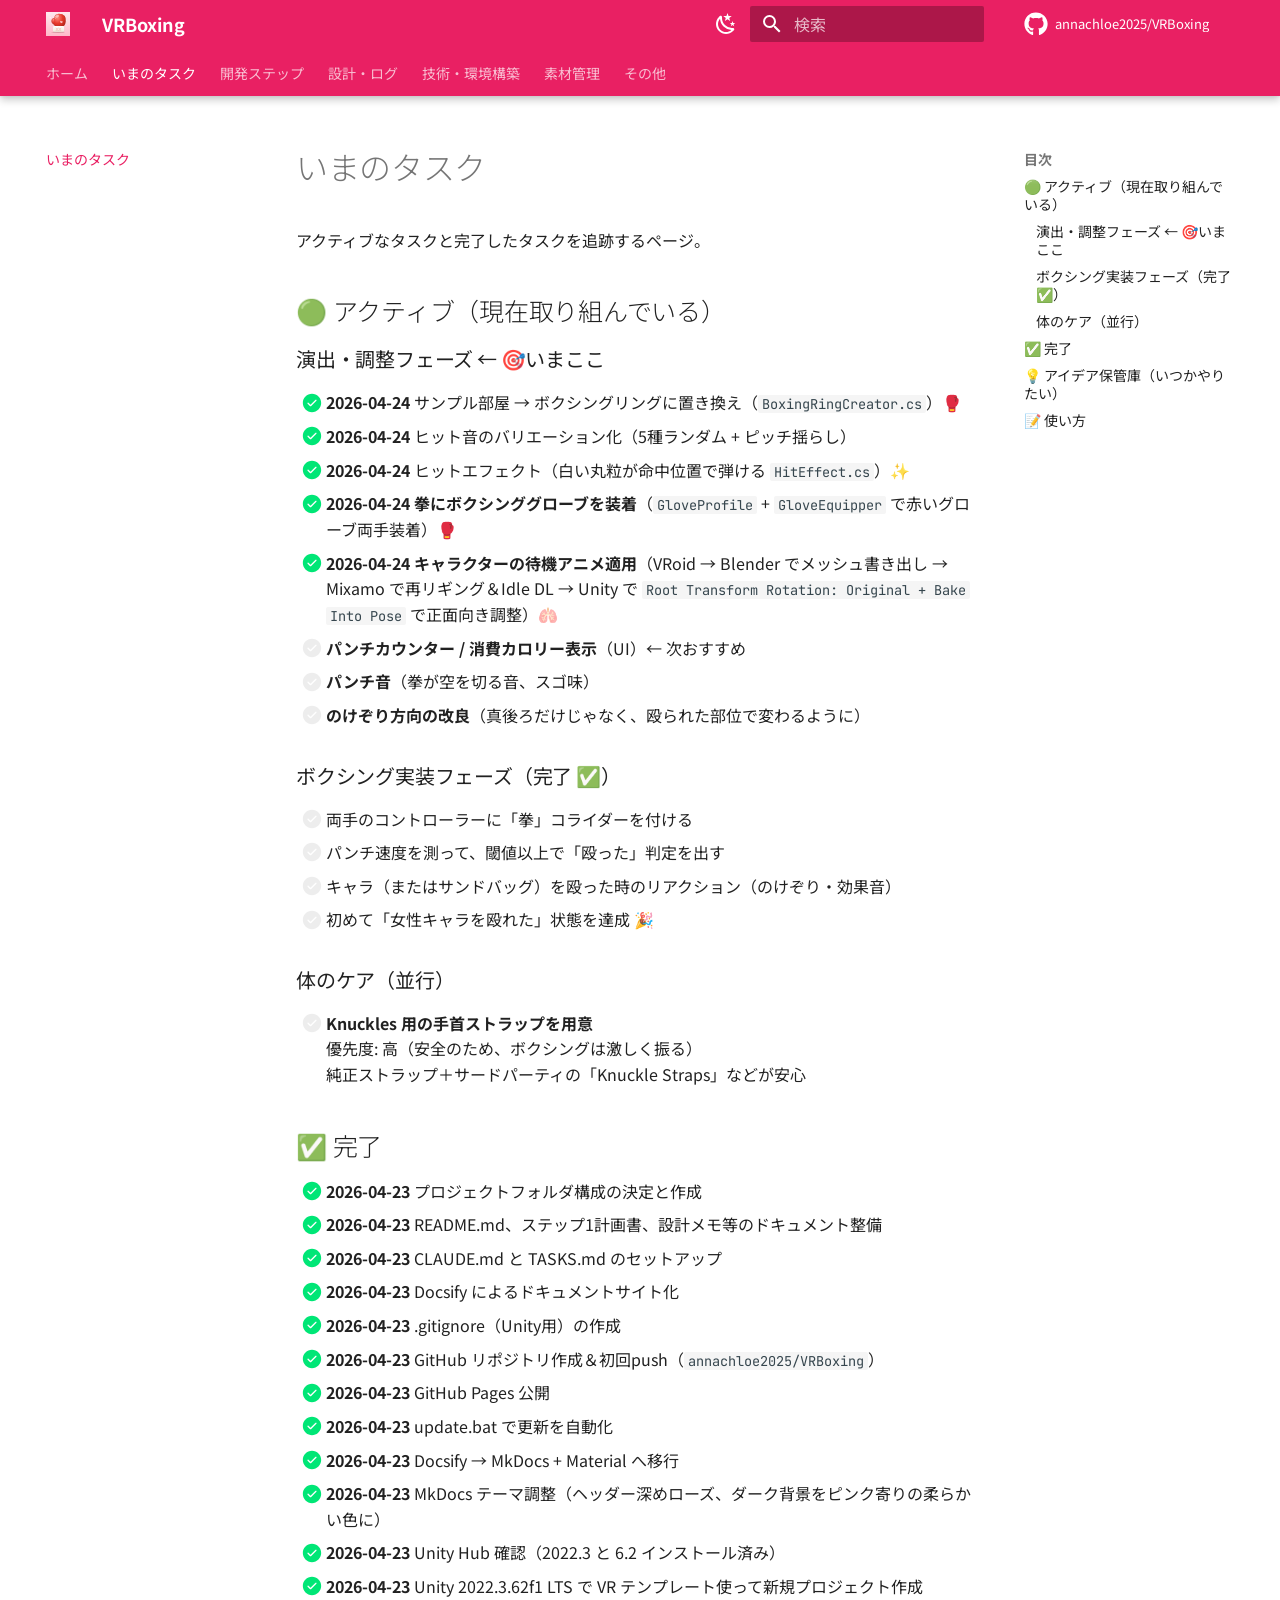
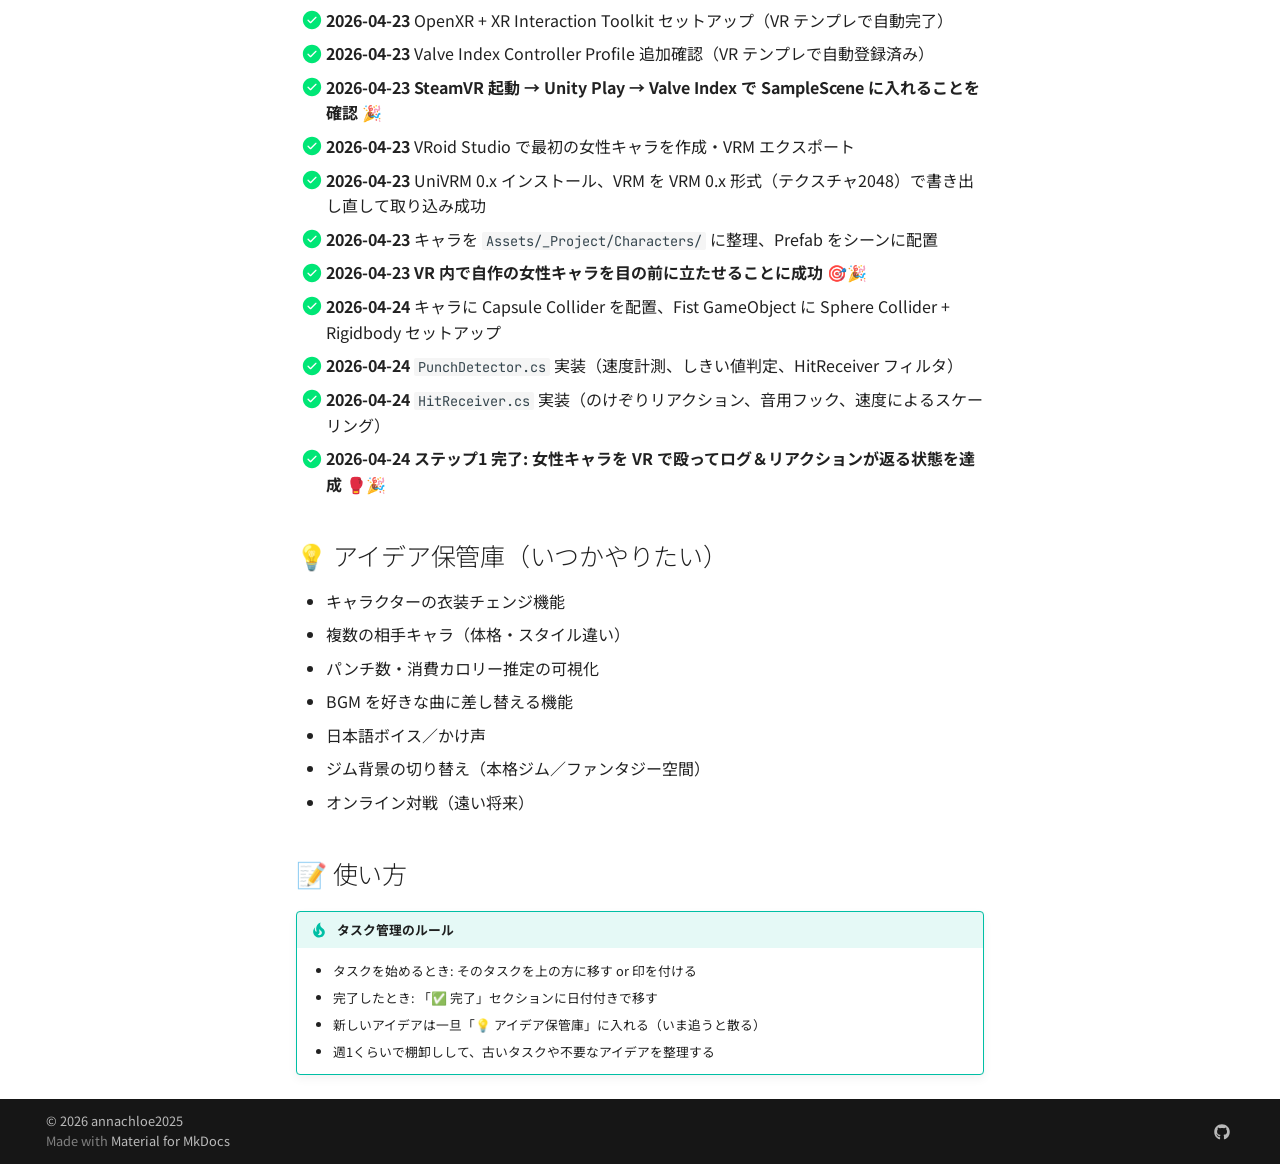
==== commit 699dec41: "Deployed 915b804 with MkDocs version: 1.6.1" ====
--- a/tasks/index.html
+++ b/tasks/index.html
@@ -61,6 +61,11 @@
 
     
     
+  <link rel="apple-touch-icon" sizes="180x180" href="../assets/icons/apple-touch-icon-180.png">
+  <link rel="icon" type="image/svg+xml" href="../assets/icons/boxing-glove.svg">
+  <link rel="icon" type="image/png" sizes="192x192" href="../assets/icons/favicon-192.png">
+  <link rel="icon" type="image/png" sizes="512x512" href="../assets/icons/favicon-512.png">
+
   </head>
   
   
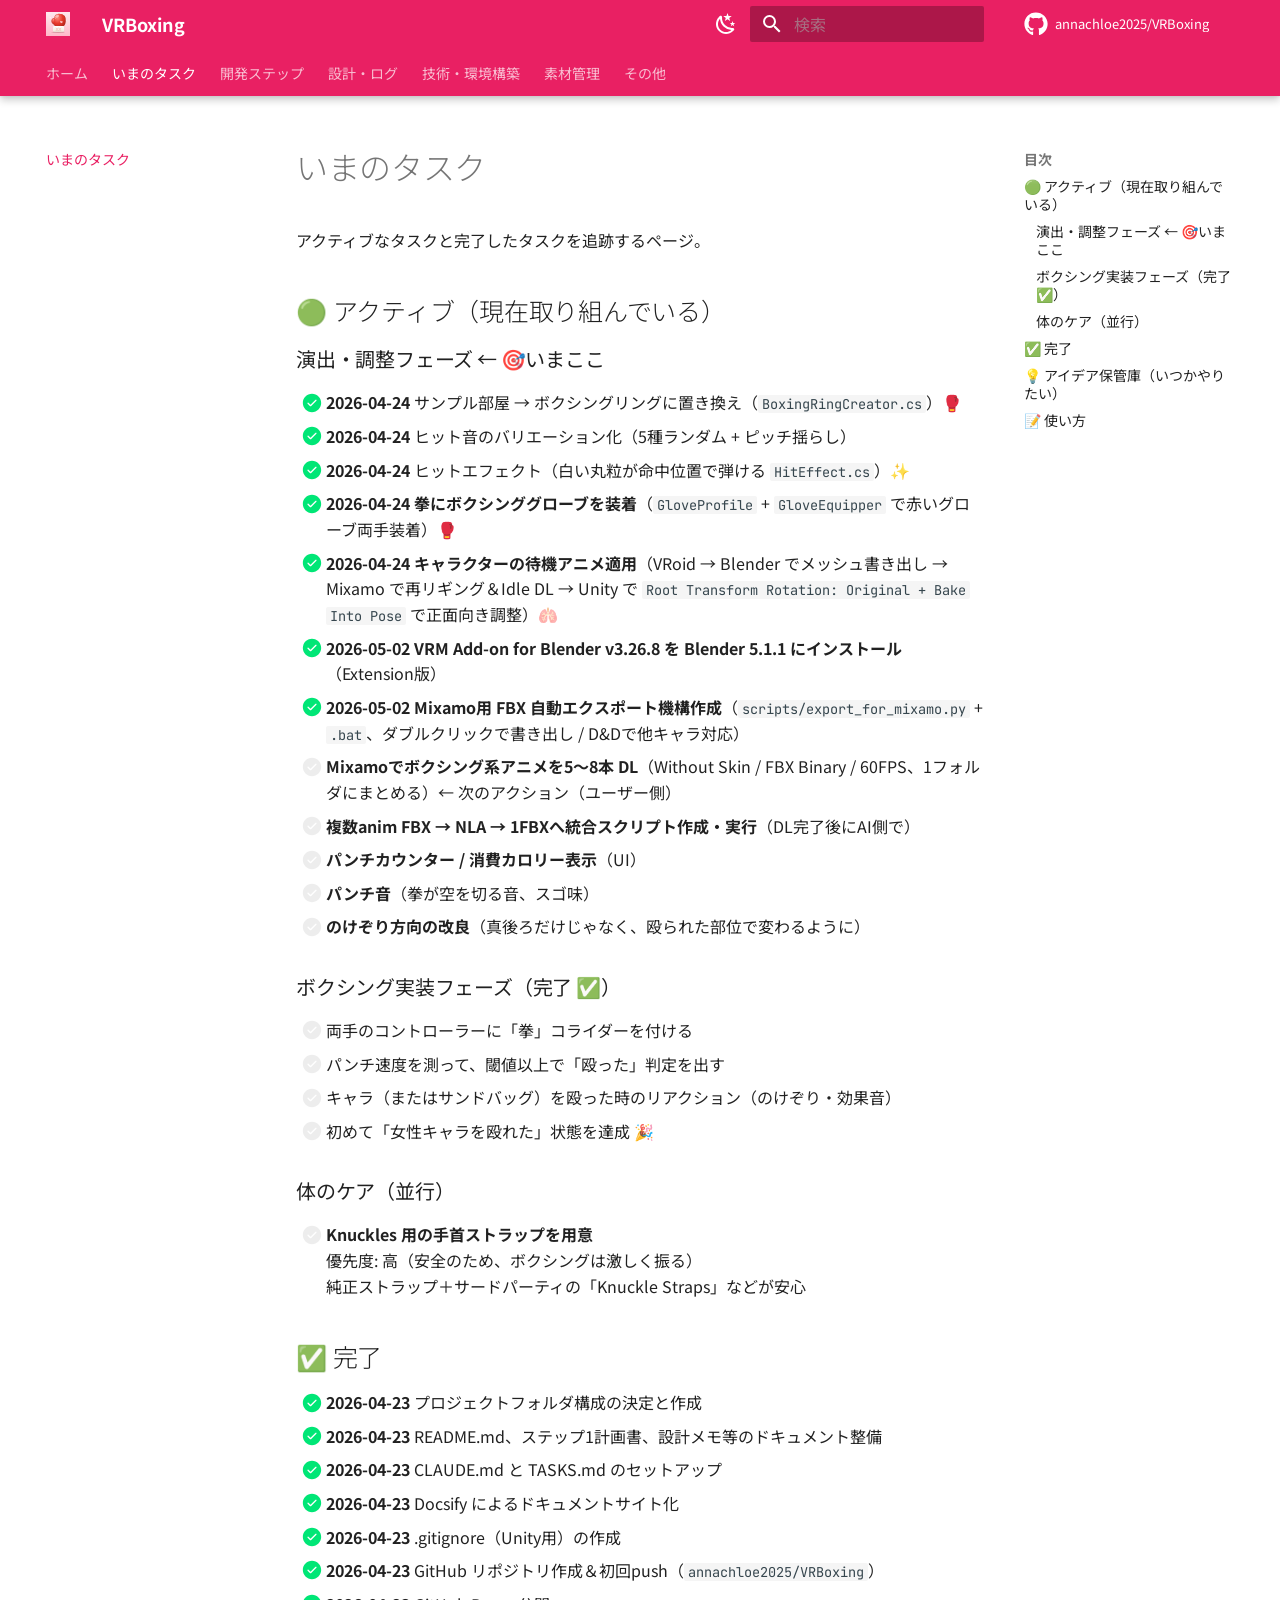
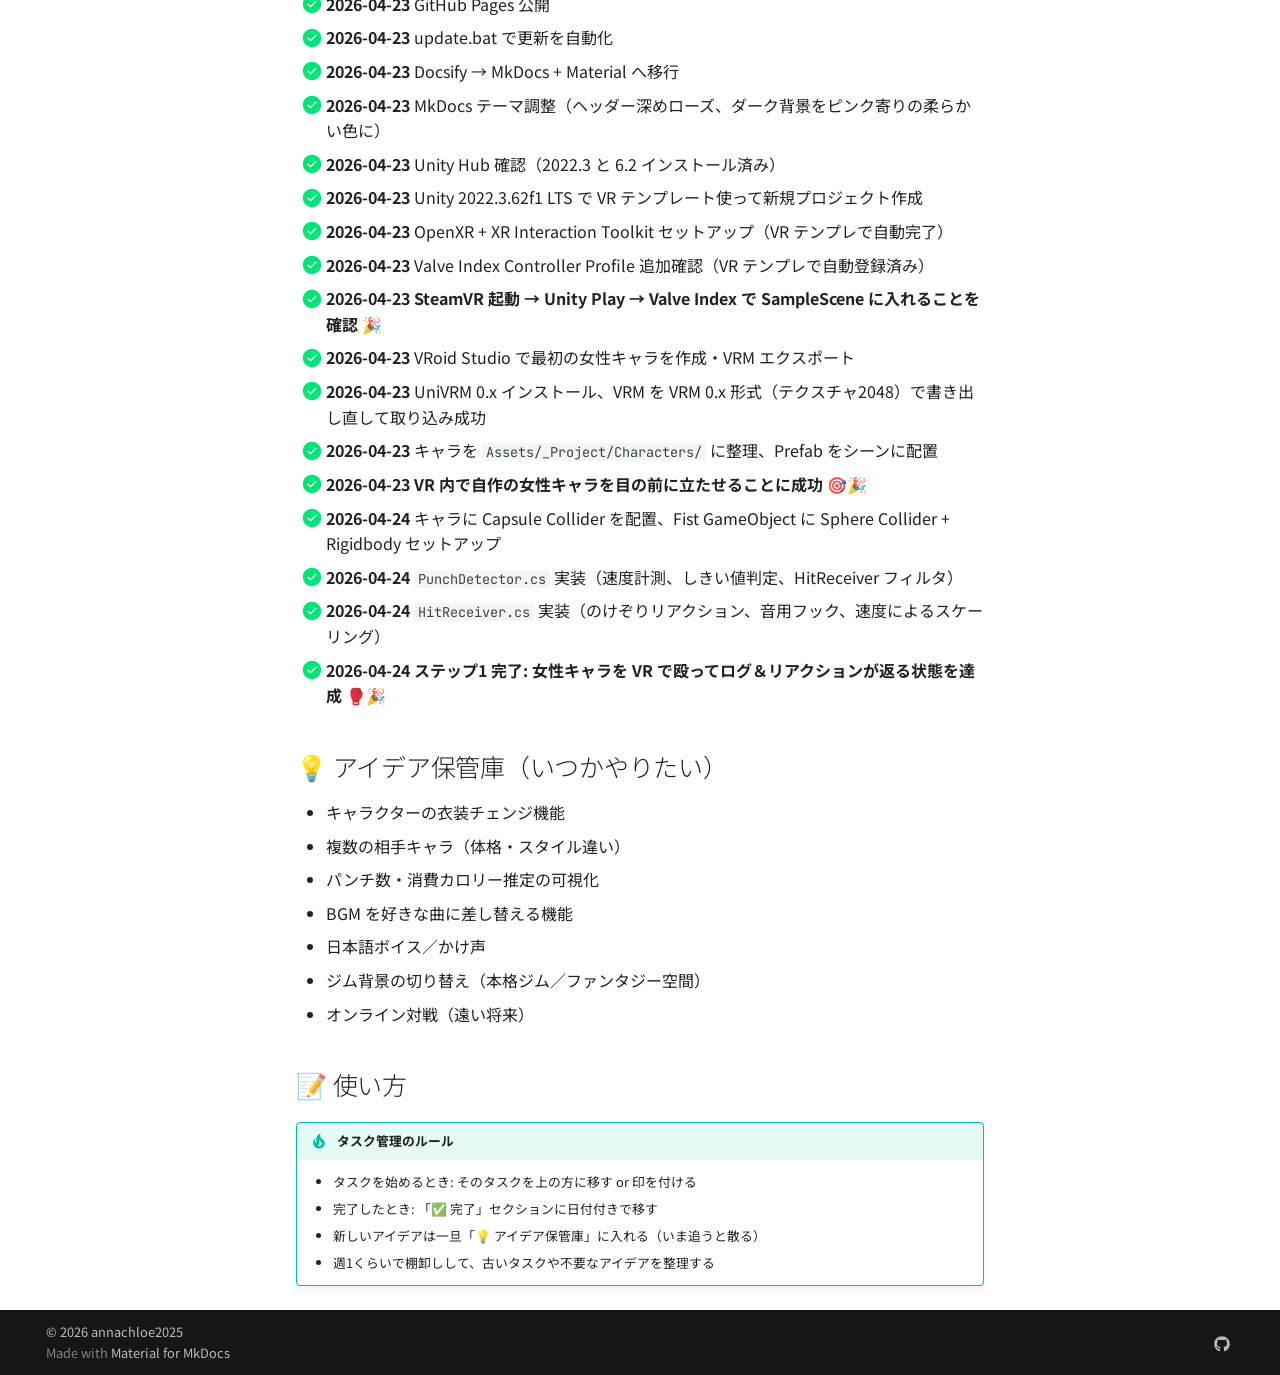
==== commit 1880fac2: "Deployed 2ecde92 with MkDocs version: 1.6.1" ====
--- a/tasks/index.html
+++ b/tasks/index.html
@@ -1384,7 +1384,11 @@
 <li class="task-list-item"><label class="task-list-control"><input type="checkbox" disabled checked/><span class="task-list-indicator"></span></label> <strong>2026-04-24</strong> ヒットエフェクト（白い丸粒が命中位置で弾ける <code>HitEffect.cs</code>）✨</li>
 <li class="task-list-item"><label class="task-list-control"><input type="checkbox" disabled checked/><span class="task-list-indicator"></span></label> <strong>2026-04-24</strong> <strong>拳にボクシンググローブを装着</strong>（<code>GloveProfile</code> + <code>GloveEquipper</code> で赤いグローブ両手装着）🥊</li>
 <li class="task-list-item"><label class="task-list-control"><input type="checkbox" disabled checked/><span class="task-list-indicator"></span></label> <strong>2026-04-24</strong> <strong>キャラクターの待機アニメ適用</strong>（VRoid → Blender でメッシュ書き出し → Mixamo で再リギング＆Idle DL → Unity で <code>Root Transform Rotation: Original + Bake Into Pose</code> で正面向き調整）🫁</li>
-<li class="task-list-item"><label class="task-list-control"><input type="checkbox" disabled/><span class="task-list-indicator"></span></label> <strong>パンチカウンター / 消費カロリー表示</strong>（UI）← 次おすすめ</li>
+<li class="task-list-item"><label class="task-list-control"><input type="checkbox" disabled checked/><span class="task-list-indicator"></span></label> <strong>2026-05-02</strong> <strong>VRM Add-on for Blender v3.26.8 を Blender 5.1.1 にインストール</strong>（Extension版）</li>
+<li class="task-list-item"><label class="task-list-control"><input type="checkbox" disabled checked/><span class="task-list-indicator"></span></label> <strong>2026-05-02</strong> <strong>Mixamo用 FBX 自動エクスポート機構作成</strong>（<code>scripts/export_for_mixamo.py</code> + <code>.bat</code>、ダブルクリックで書き出し / D&amp;Dで他キャラ対応）</li>
+<li class="task-list-item"><label class="task-list-control"><input type="checkbox" disabled/><span class="task-list-indicator"></span></label> <strong>Mixamoでボクシング系アニメを5〜8本 DL</strong>（Without Skin / FBX Binary / 60FPS、1フォルダにまとめる）← 次のアクション（ユーザー側）</li>
+<li class="task-list-item"><label class="task-list-control"><input type="checkbox" disabled/><span class="task-list-indicator"></span></label> <strong>複数anim FBX → NLA → 1FBXへ統合スクリプト作成・実行</strong>（DL完了後にAI側で）</li>
+<li class="task-list-item"><label class="task-list-control"><input type="checkbox" disabled/><span class="task-list-indicator"></span></label> <strong>パンチカウンター / 消費カロリー表示</strong>（UI）</li>
 <li class="task-list-item"><label class="task-list-control"><input type="checkbox" disabled/><span class="task-list-indicator"></span></label> <strong>パンチ音</strong>（拳が空を切る音、スゴ味）</li>
 <li class="task-list-item"><label class="task-list-control"><input type="checkbox" disabled/><span class="task-list-indicator"></span></label> <strong>のけぞり方向の改良</strong>（真後ろだけじゃなく、殴られた部位で変わるように）</li>
 </ul>
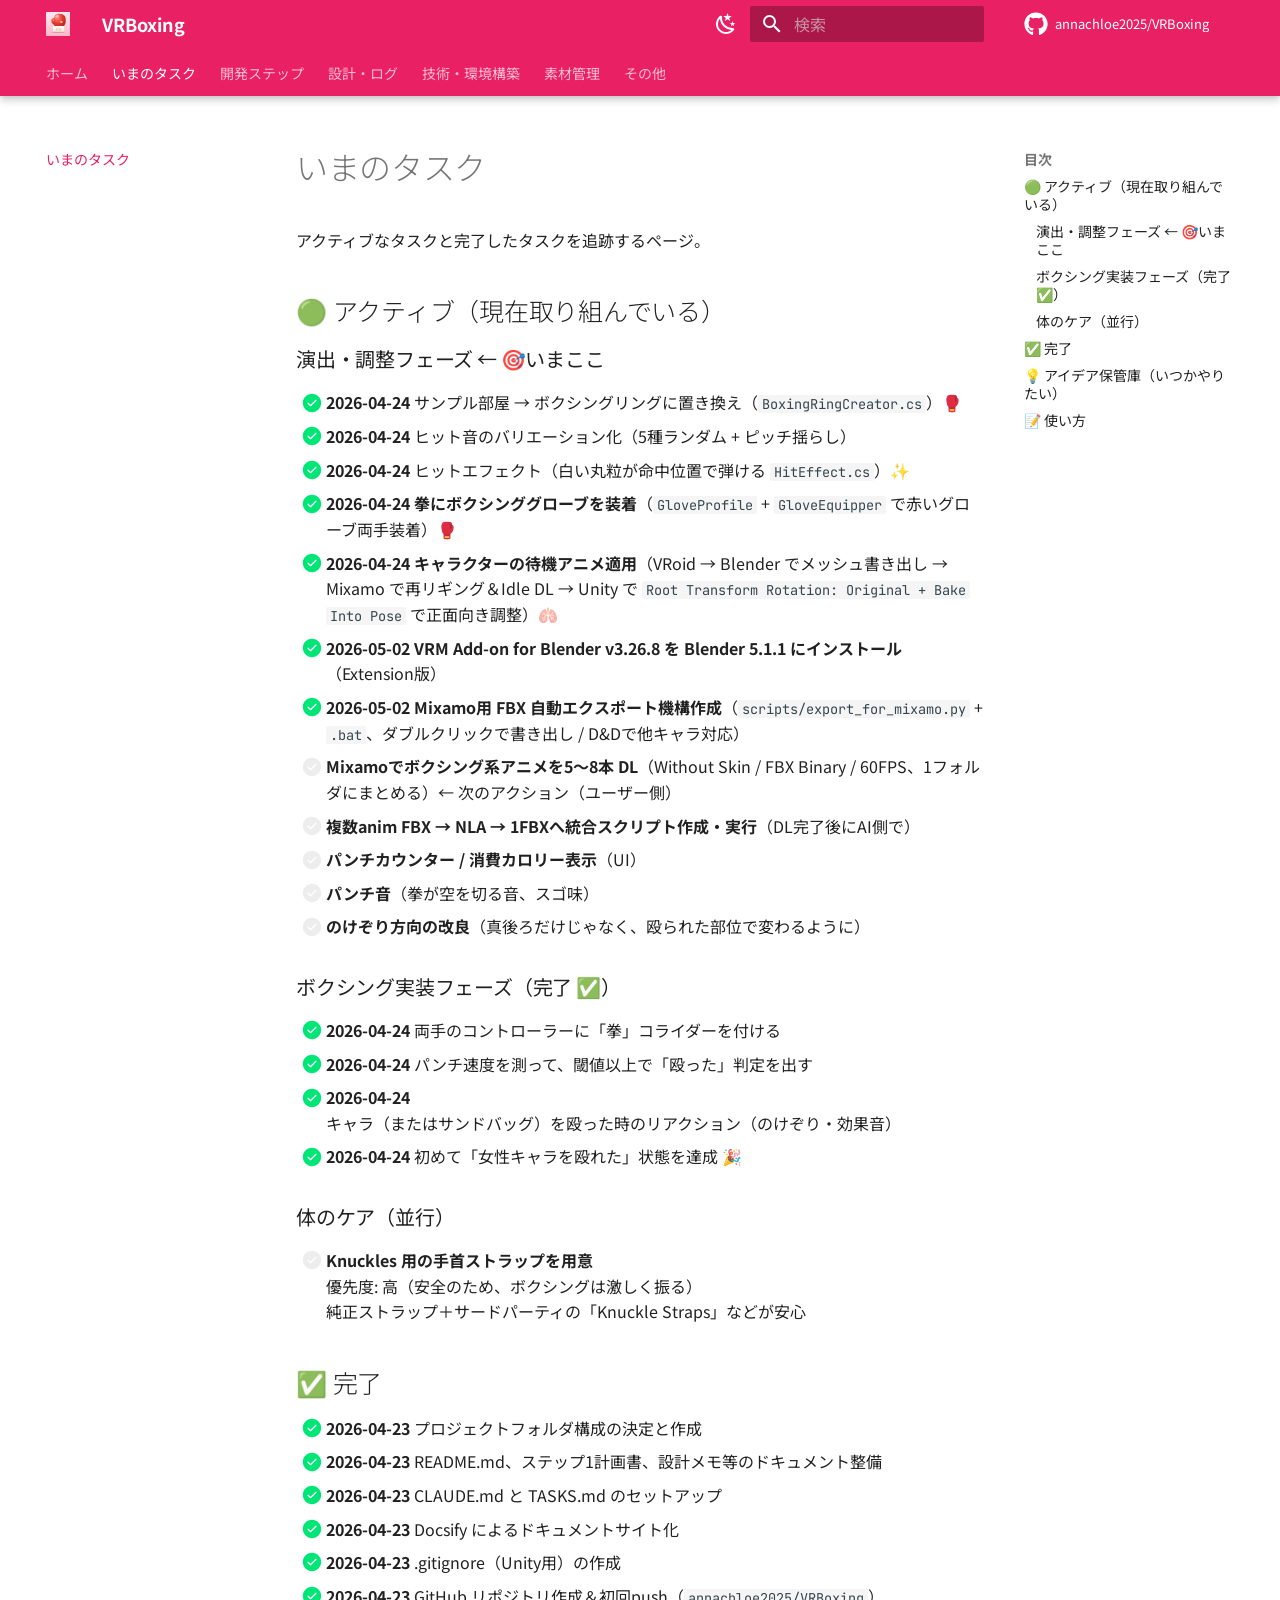
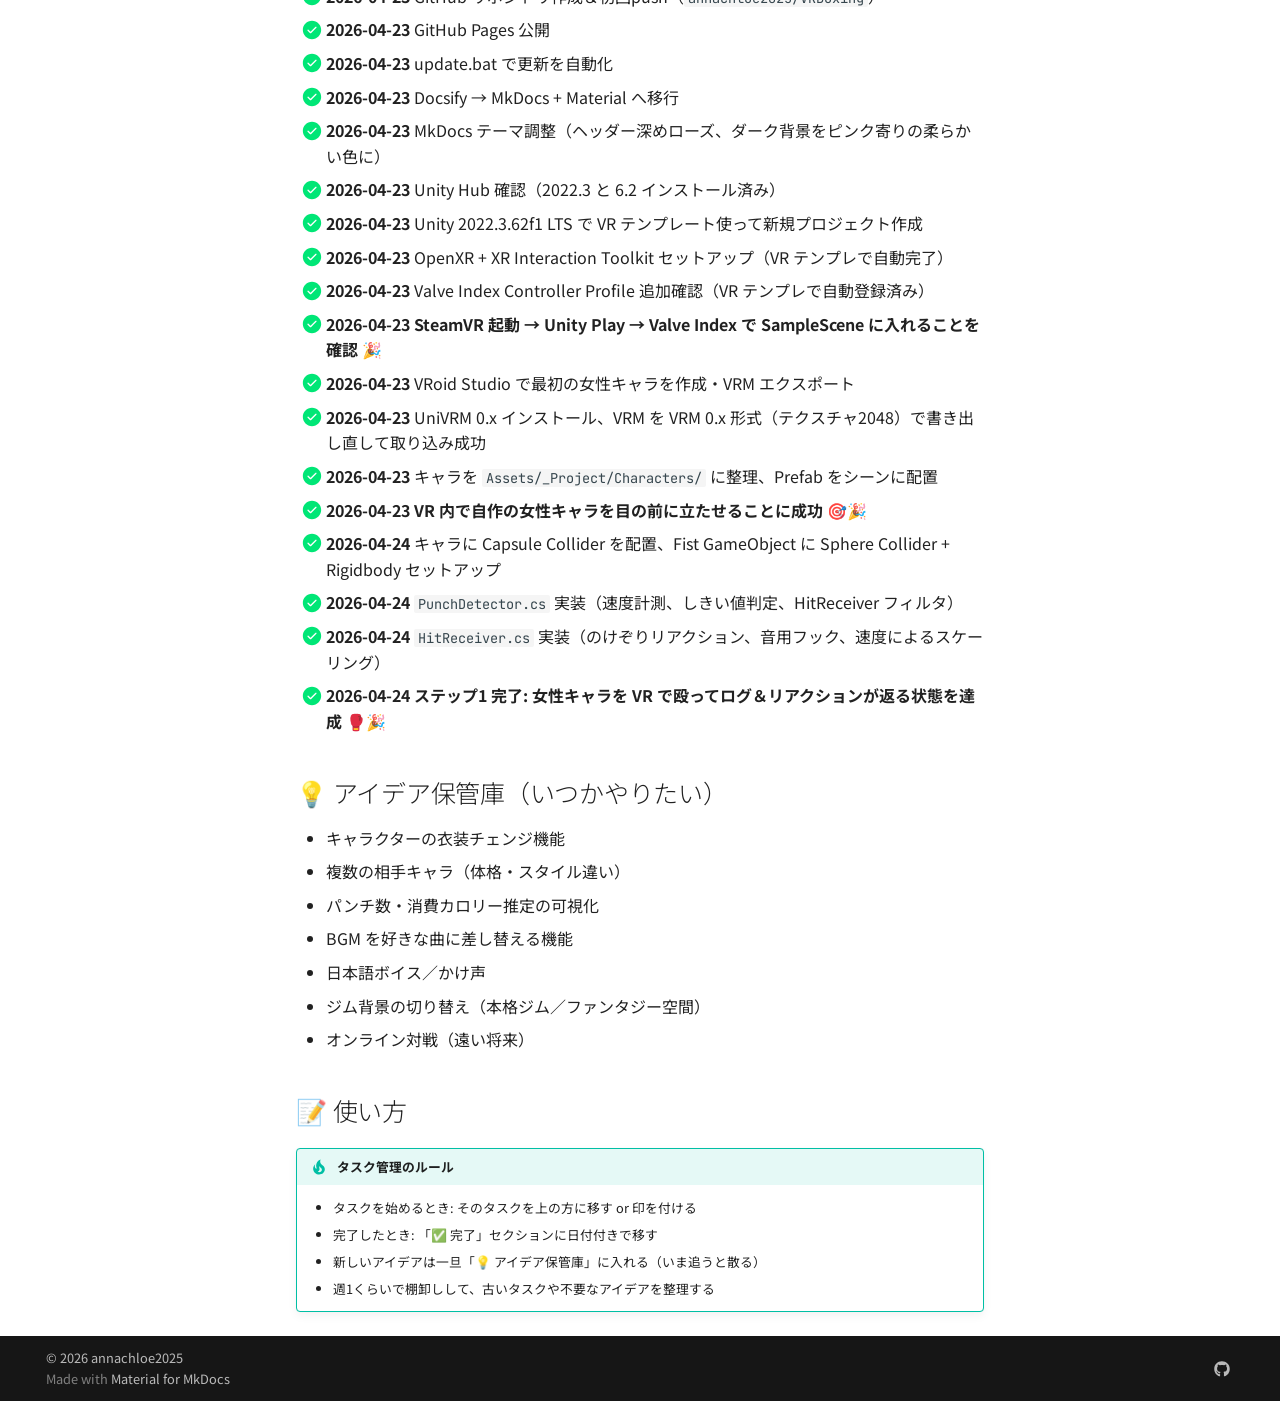
==== commit 153cd136: "Deployed afc27ce with MkDocs version: 1.6.1" ====
--- a/tasks/index.html
+++ b/tasks/index.html
@@ -1394,10 +1394,10 @@
 </ul>
 <h3 id="_4">ボクシング実装フェーズ（完了 ✅）<a class="headerlink" href="#_4" title="Permanent link">&para;</a></h3>
 <ul class="task-list">
-<li class="task-list-item"><label class="task-list-control"><input type="checkbox" disabled/><span class="task-list-indicator"></span></label> 両手のコントローラーに「拳」コライダーを付ける</li>
-<li class="task-list-item"><label class="task-list-control"><input type="checkbox" disabled/><span class="task-list-indicator"></span></label> パンチ速度を測って、閾値以上で「殴った」判定を出す</li>
-<li class="task-list-item"><label class="task-list-control"><input type="checkbox" disabled/><span class="task-list-indicator"></span></label> キャラ（またはサンドバッグ）を殴った時のリアクション（のけぞり・効果音）</li>
-<li class="task-list-item"><label class="task-list-control"><input type="checkbox" disabled/><span class="task-list-indicator"></span></label> 初めて「女性キャラを殴れた」状態を達成 🎉</li>
+<li class="task-list-item"><label class="task-list-control"><input type="checkbox" disabled checked/><span class="task-list-indicator"></span></label> <strong>2026-04-24</strong> 両手のコントローラーに「拳」コライダーを付ける</li>
+<li class="task-list-item"><label class="task-list-control"><input type="checkbox" disabled checked/><span class="task-list-indicator"></span></label> <strong>2026-04-24</strong> パンチ速度を測って、閾値以上で「殴った」判定を出す</li>
+<li class="task-list-item"><label class="task-list-control"><input type="checkbox" disabled checked/><span class="task-list-indicator"></span></label> <strong>2026-04-24</strong> キャラ（またはサンドバッグ）を殴った時のリアクション（のけぞり・効果音）</li>
+<li class="task-list-item"><label class="task-list-control"><input type="checkbox" disabled checked/><span class="task-list-indicator"></span></label> <strong>2026-04-24</strong> 初めて「女性キャラを殴れた」状態を達成 🎉</li>
 </ul>
 <h3 id="_5">体のケア（並行）<a class="headerlink" href="#_5" title="Permanent link">&para;</a></h3>
 <ul class="task-list">
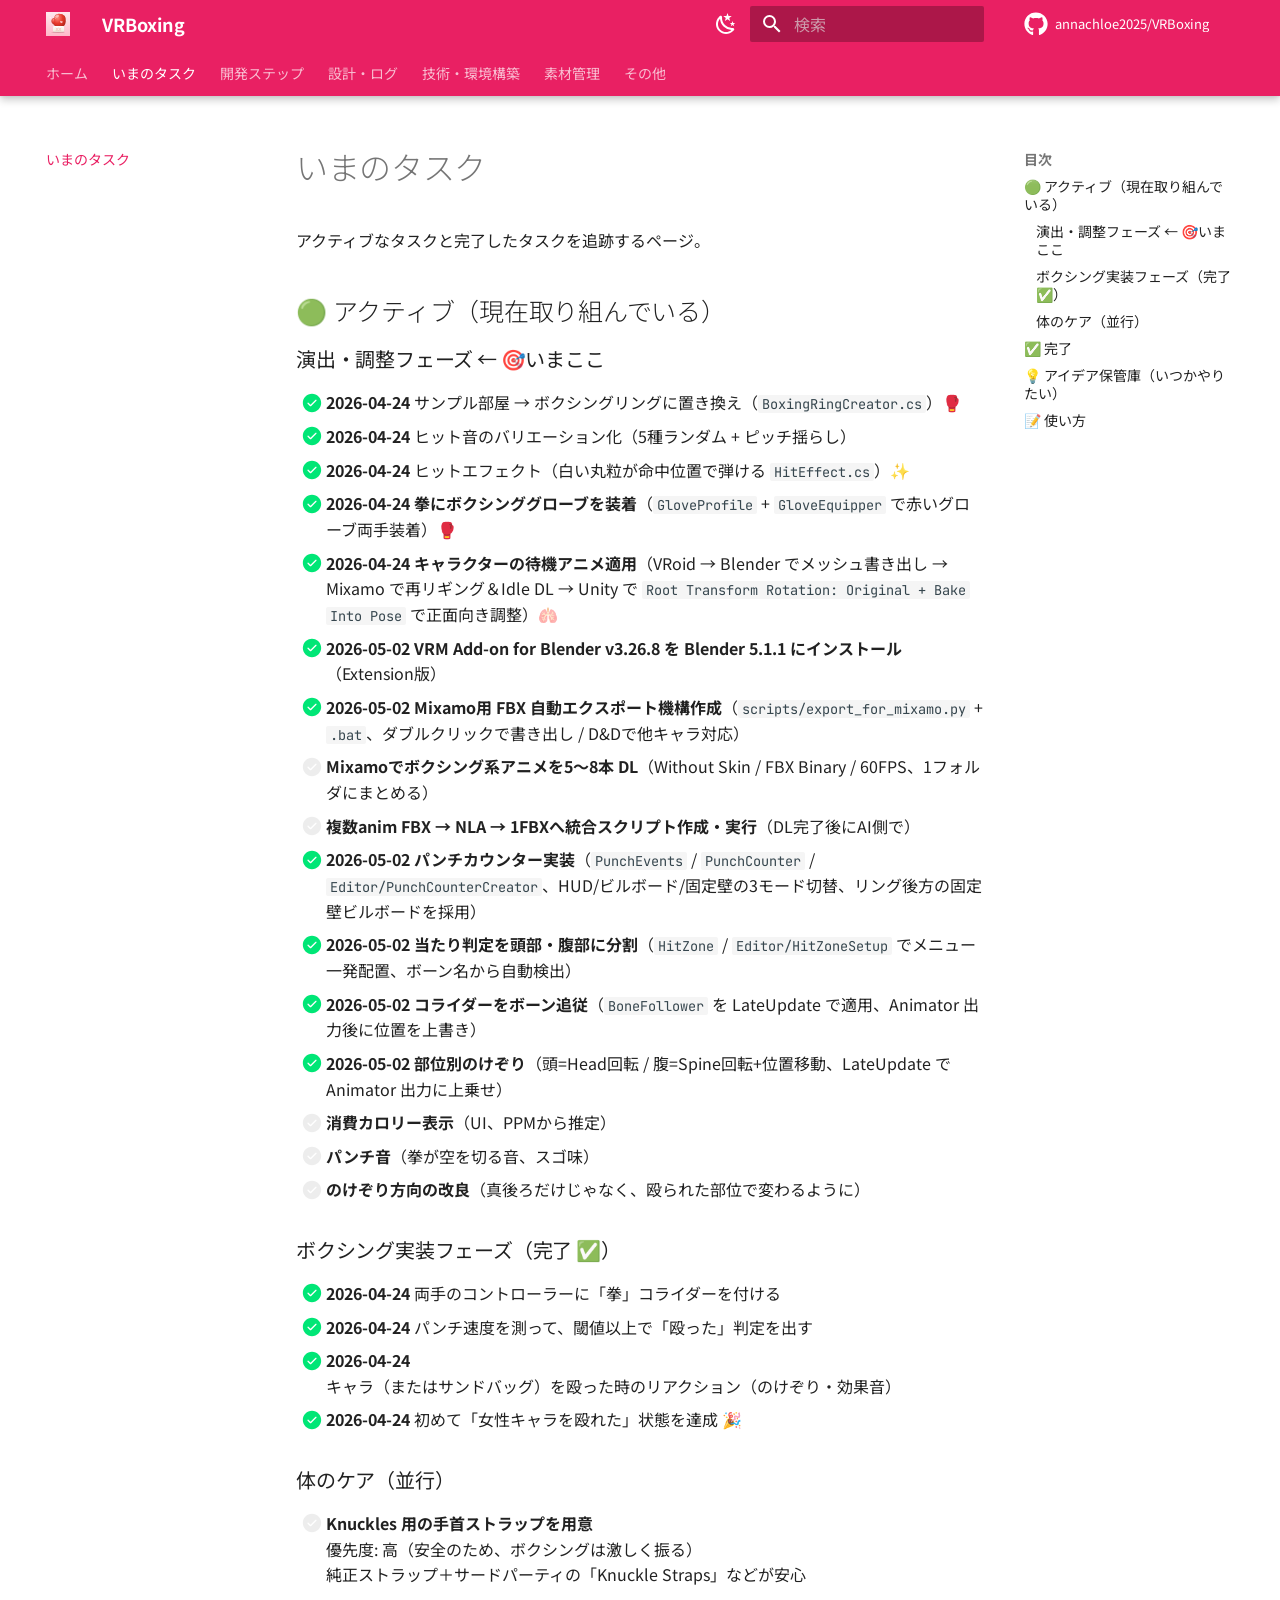
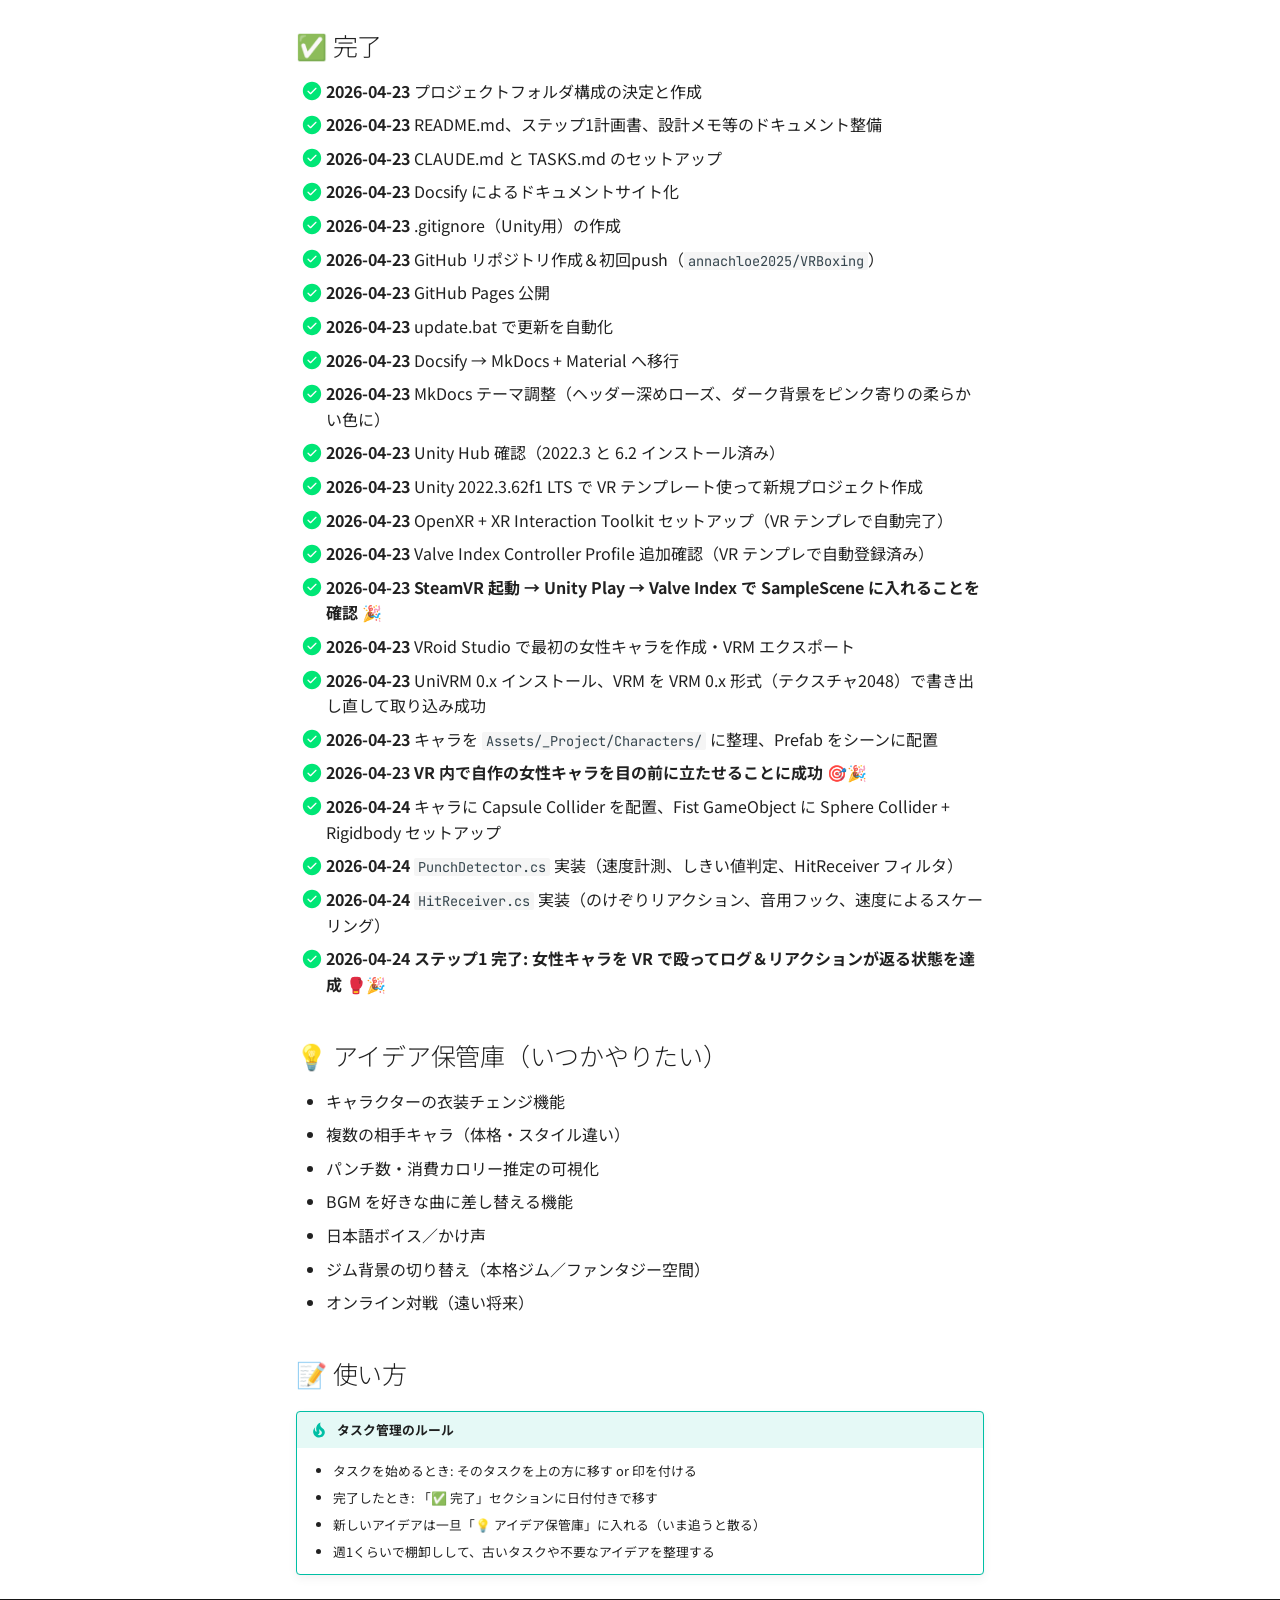
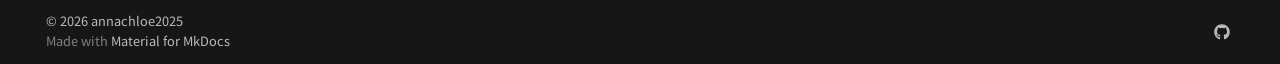
==== commit fd7fd2bb: "Deployed 5190163 with MkDocs version: 1.6.1" ====
--- a/tasks/index.html
+++ b/tasks/index.html
@@ -1386,9 +1386,13 @@
 <li class="task-list-item"><label class="task-list-control"><input type="checkbox" disabled checked/><span class="task-list-indicator"></span></label> <strong>2026-04-24</strong> <strong>キャラクターの待機アニメ適用</strong>（VRoid → Blender でメッシュ書き出し → Mixamo で再リギング＆Idle DL → Unity で <code>Root Transform Rotation: Original + Bake Into Pose</code> で正面向き調整）🫁</li>
 <li class="task-list-item"><label class="task-list-control"><input type="checkbox" disabled checked/><span class="task-list-indicator"></span></label> <strong>2026-05-02</strong> <strong>VRM Add-on for Blender v3.26.8 を Blender 5.1.1 にインストール</strong>（Extension版）</li>
 <li class="task-list-item"><label class="task-list-control"><input type="checkbox" disabled checked/><span class="task-list-indicator"></span></label> <strong>2026-05-02</strong> <strong>Mixamo用 FBX 自動エクスポート機構作成</strong>（<code>scripts/export_for_mixamo.py</code> + <code>.bat</code>、ダブルクリックで書き出し / D&amp;Dで他キャラ対応）</li>
-<li class="task-list-item"><label class="task-list-control"><input type="checkbox" disabled/><span class="task-list-indicator"></span></label> <strong>Mixamoでボクシング系アニメを5〜8本 DL</strong>（Without Skin / FBX Binary / 60FPS、1フォルダにまとめる）← 次のアクション（ユーザー側）</li>
+<li class="task-list-item"><label class="task-list-control"><input type="checkbox" disabled/><span class="task-list-indicator"></span></label> <strong>Mixamoでボクシング系アニメを5〜8本 DL</strong>（Without Skin / FBX Binary / 60FPS、1フォルダにまとめる）</li>
 <li class="task-list-item"><label class="task-list-control"><input type="checkbox" disabled/><span class="task-list-indicator"></span></label> <strong>複数anim FBX → NLA → 1FBXへ統合スクリプト作成・実行</strong>（DL完了後にAI側で）</li>
-<li class="task-list-item"><label class="task-list-control"><input type="checkbox" disabled/><span class="task-list-indicator"></span></label> <strong>パンチカウンター / 消費カロリー表示</strong>（UI）</li>
+<li class="task-list-item"><label class="task-list-control"><input type="checkbox" disabled checked/><span class="task-list-indicator"></span></label> <strong>2026-05-02</strong> <strong>パンチカウンター実装</strong>（<code>PunchEvents</code> / <code>PunchCounter</code> / <code>Editor/PunchCounterCreator</code>、HUD/ビルボード/固定壁の3モード切替、リング後方の固定壁ビルボードを採用）</li>
+<li class="task-list-item"><label class="task-list-control"><input type="checkbox" disabled checked/><span class="task-list-indicator"></span></label> <strong>2026-05-02</strong> <strong>当たり判定を頭部・腹部に分割</strong>（<code>HitZone</code> / <code>Editor/HitZoneSetup</code> でメニュー一発配置、ボーン名から自動検出）</li>
+<li class="task-list-item"><label class="task-list-control"><input type="checkbox" disabled checked/><span class="task-list-indicator"></span></label> <strong>2026-05-02</strong> <strong>コライダーをボーン追従</strong>（<code>BoneFollower</code> を LateUpdate で適用、Animator 出力後に位置を上書き）</li>
+<li class="task-list-item"><label class="task-list-control"><input type="checkbox" disabled checked/><span class="task-list-indicator"></span></label> <strong>2026-05-02</strong> <strong>部位別のけぞり</strong>（頭=Head回転 / 腹=Spine回転+位置移動、LateUpdate で Animator 出力に上乗せ）</li>
+<li class="task-list-item"><label class="task-list-control"><input type="checkbox" disabled/><span class="task-list-indicator"></span></label> <strong>消費カロリー表示</strong>（UI、PPMから推定）</li>
 <li class="task-list-item"><label class="task-list-control"><input type="checkbox" disabled/><span class="task-list-indicator"></span></label> <strong>パンチ音</strong>（拳が空を切る音、スゴ味）</li>
 <li class="task-list-item"><label class="task-list-control"><input type="checkbox" disabled/><span class="task-list-indicator"></span></label> <strong>のけぞり方向の改良</strong>（真後ろだけじゃなく、殴られた部位で変わるように）</li>
 </ul>
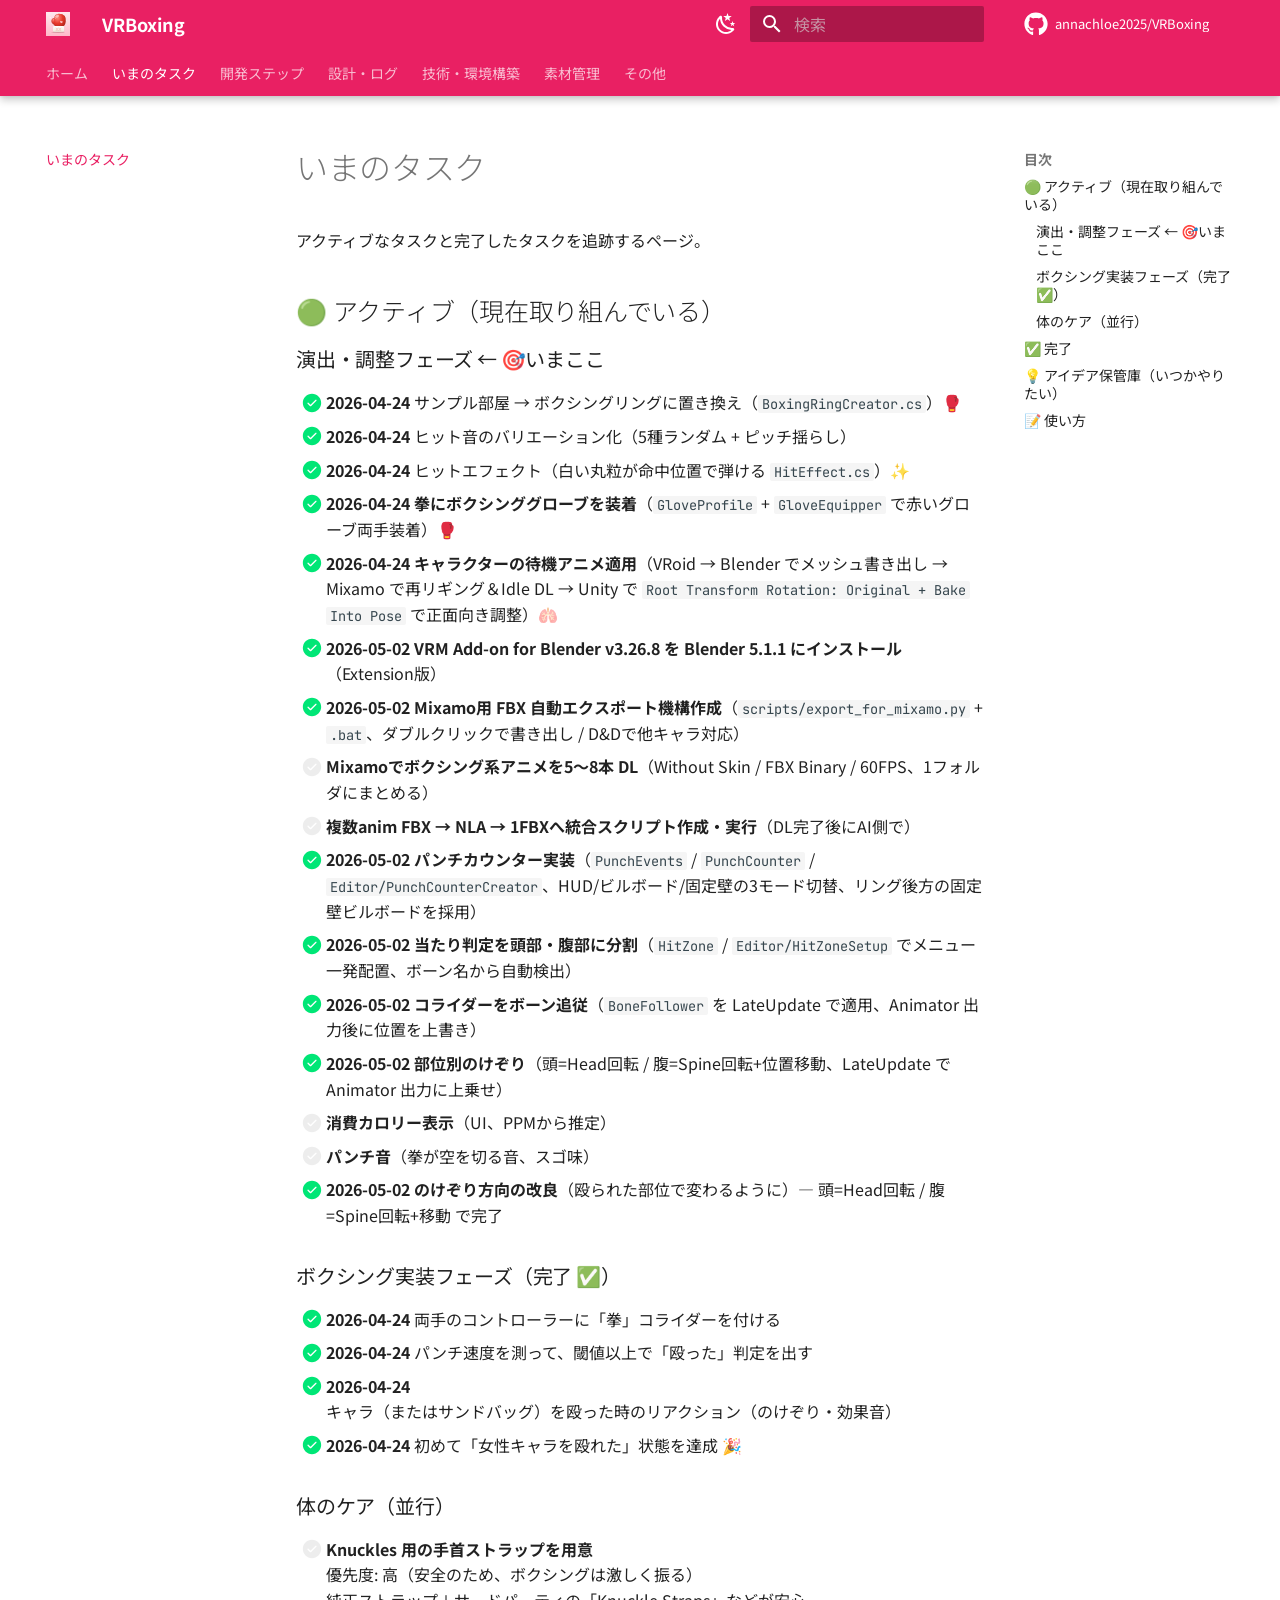
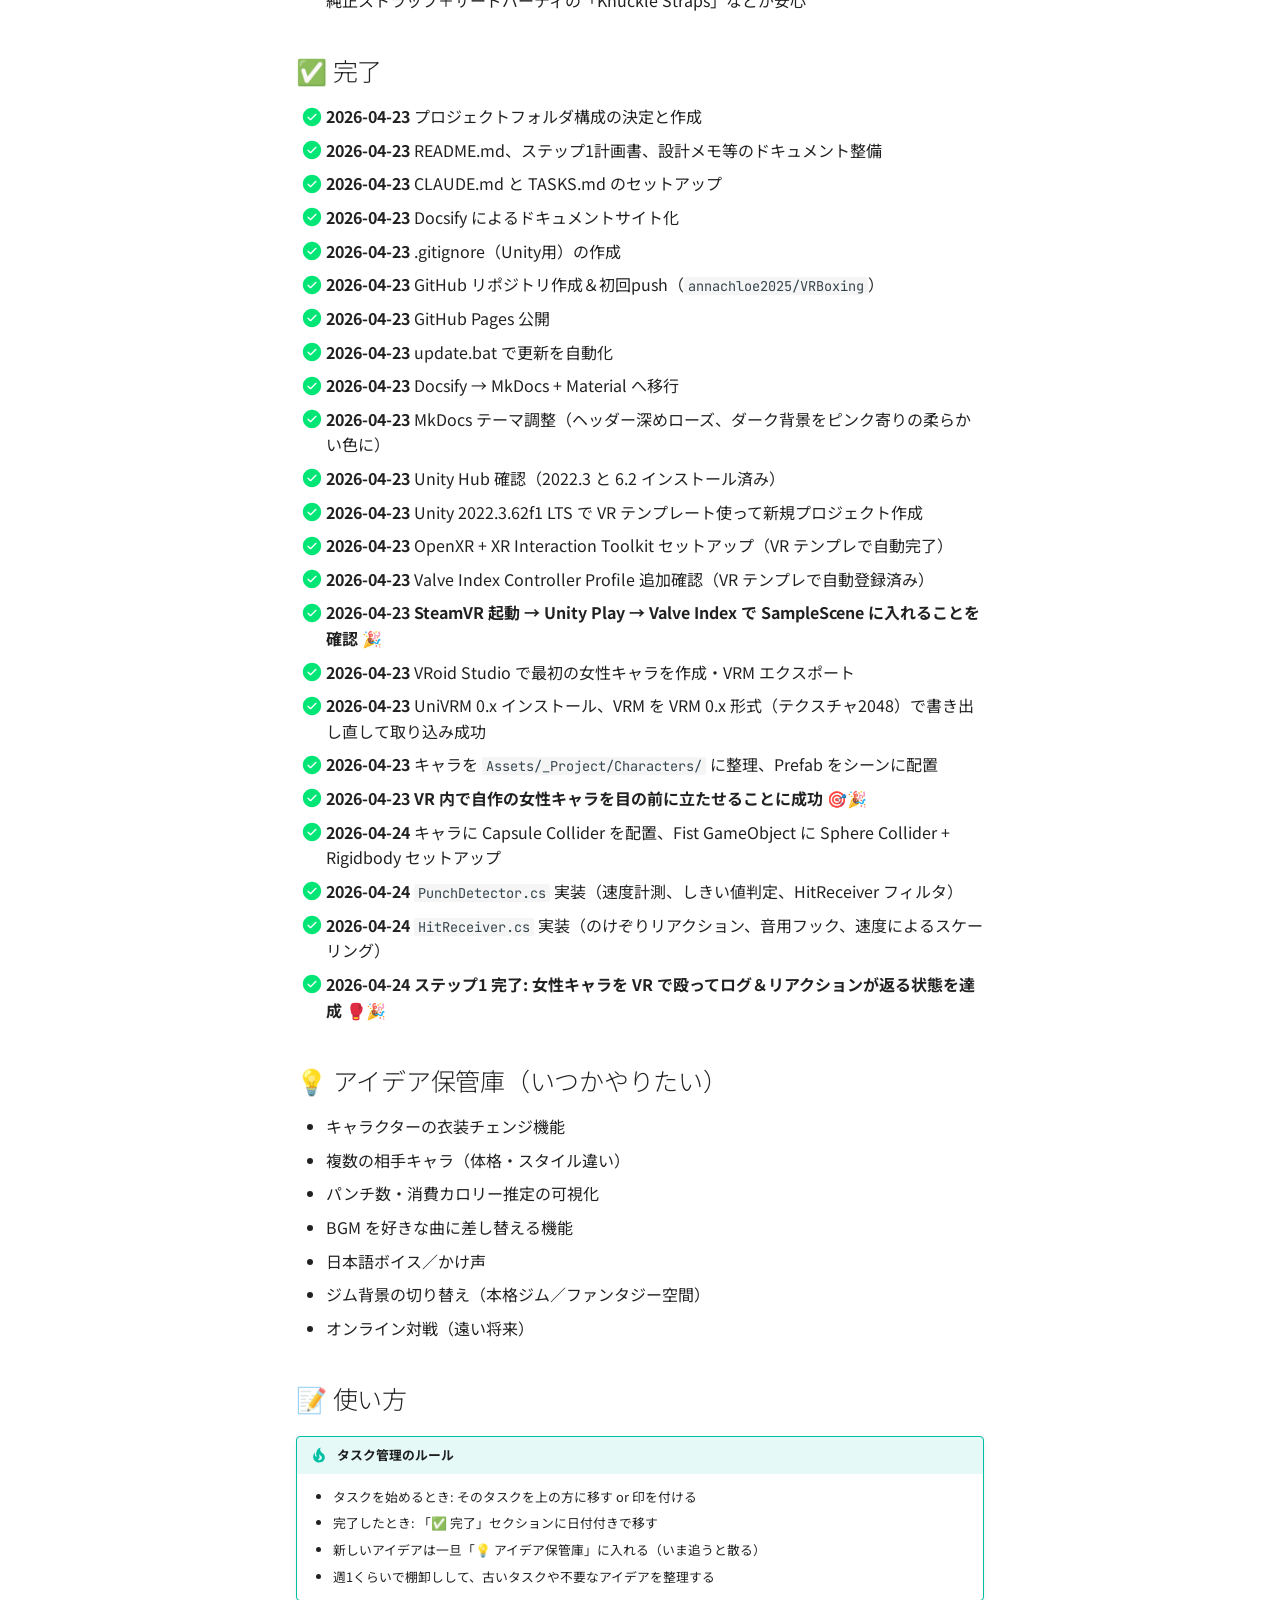
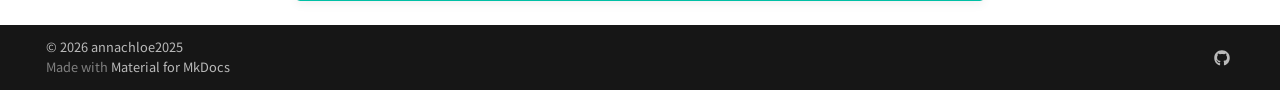
==== commit c6386f42: "Deployed 2e25c9e with MkDocs version: 1.6.1" ====
--- a/tasks/index.html
+++ b/tasks/index.html
@@ -1394,7 +1394,7 @@
 <li class="task-list-item"><label class="task-list-control"><input type="checkbox" disabled checked/><span class="task-list-indicator"></span></label> <strong>2026-05-02</strong> <strong>部位別のけぞり</strong>（頭=Head回転 / 腹=Spine回転+位置移動、LateUpdate で Animator 出力に上乗せ）</li>
 <li class="task-list-item"><label class="task-list-control"><input type="checkbox" disabled/><span class="task-list-indicator"></span></label> <strong>消費カロリー表示</strong>（UI、PPMから推定）</li>
 <li class="task-list-item"><label class="task-list-control"><input type="checkbox" disabled/><span class="task-list-indicator"></span></label> <strong>パンチ音</strong>（拳が空を切る音、スゴ味）</li>
-<li class="task-list-item"><label class="task-list-control"><input type="checkbox" disabled/><span class="task-list-indicator"></span></label> <strong>のけぞり方向の改良</strong>（真後ろだけじゃなく、殴られた部位で変わるように）</li>
+<li class="task-list-item"><label class="task-list-control"><input type="checkbox" disabled checked/><span class="task-list-indicator"></span></label> <strong>2026-05-02</strong> <strong>のけぞり方向の改良</strong>（殴られた部位で変わるように）— 頭=Head回転 / 腹=Spine回転+移動 で完了</li>
 </ul>
 <h3 id="_4">ボクシング実装フェーズ（完了 ✅）<a class="headerlink" href="#_4" title="Permanent link">&para;</a></h3>
 <ul class="task-list">
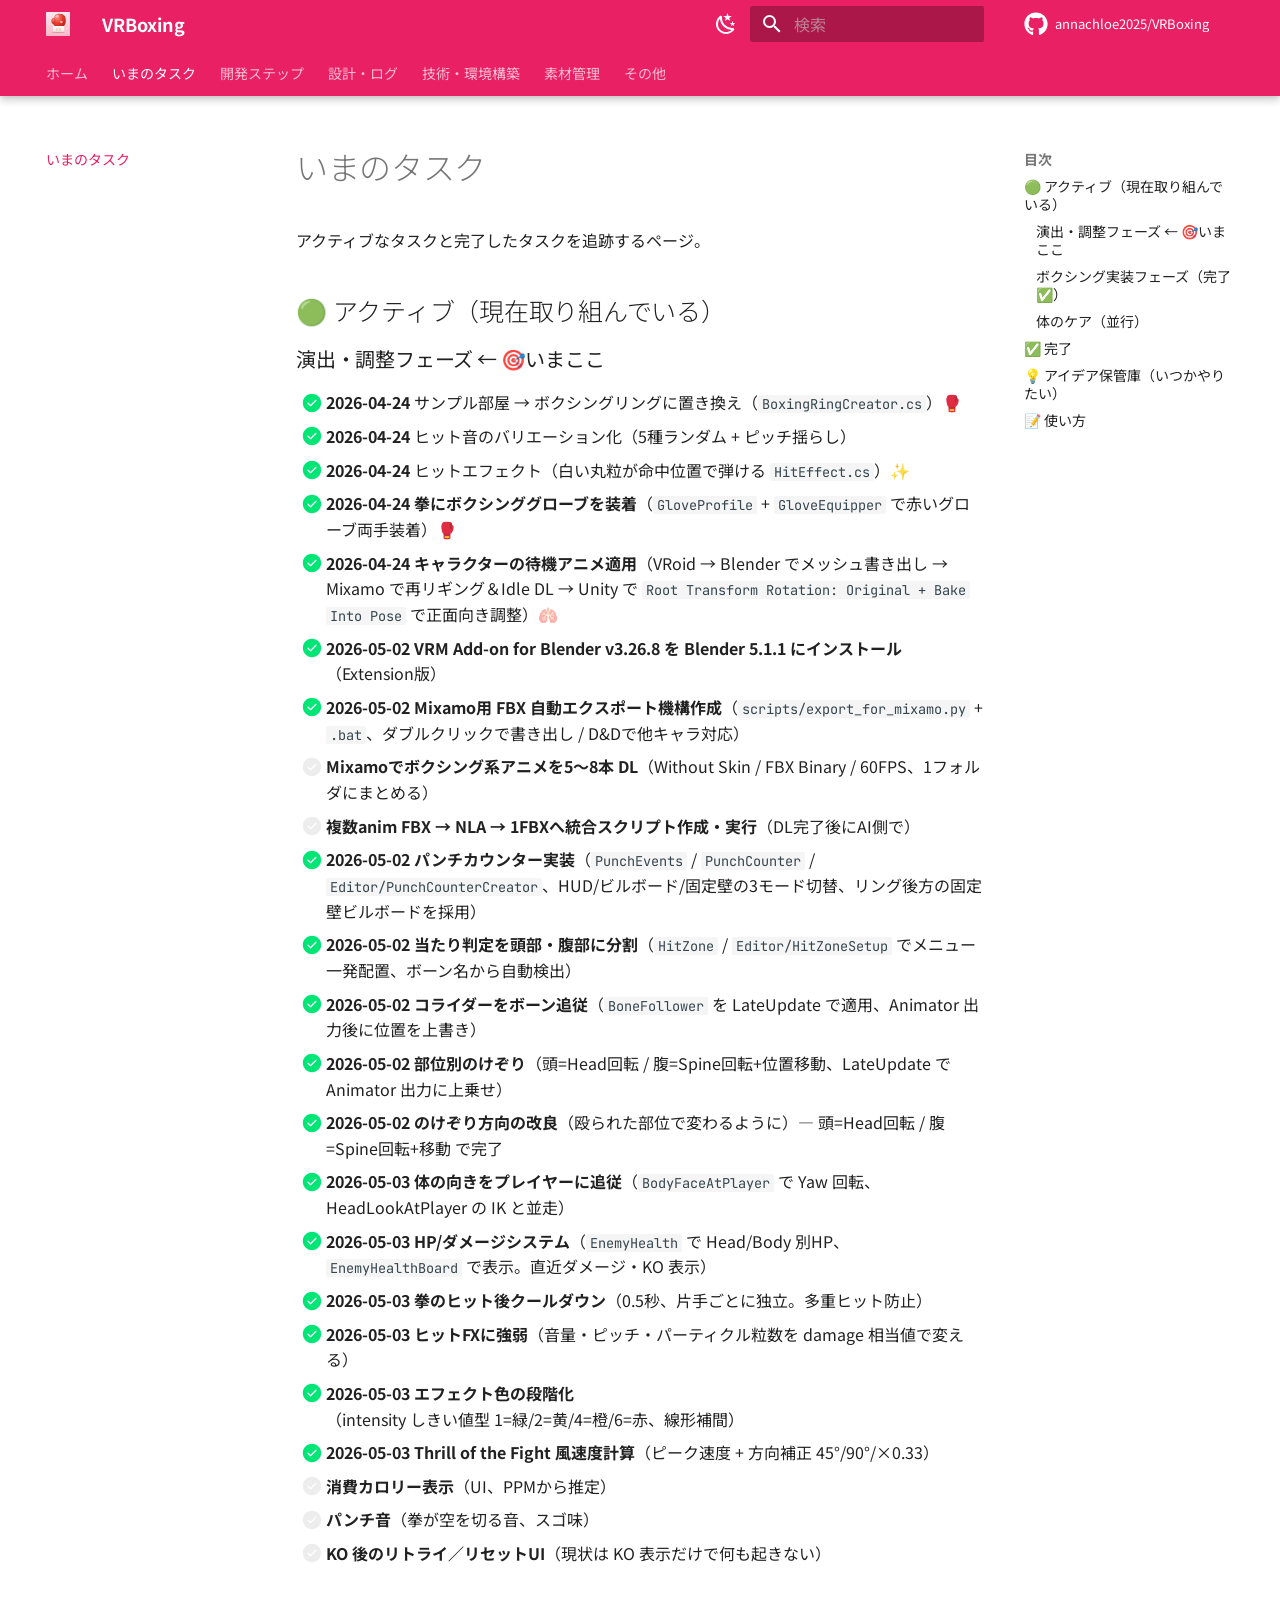
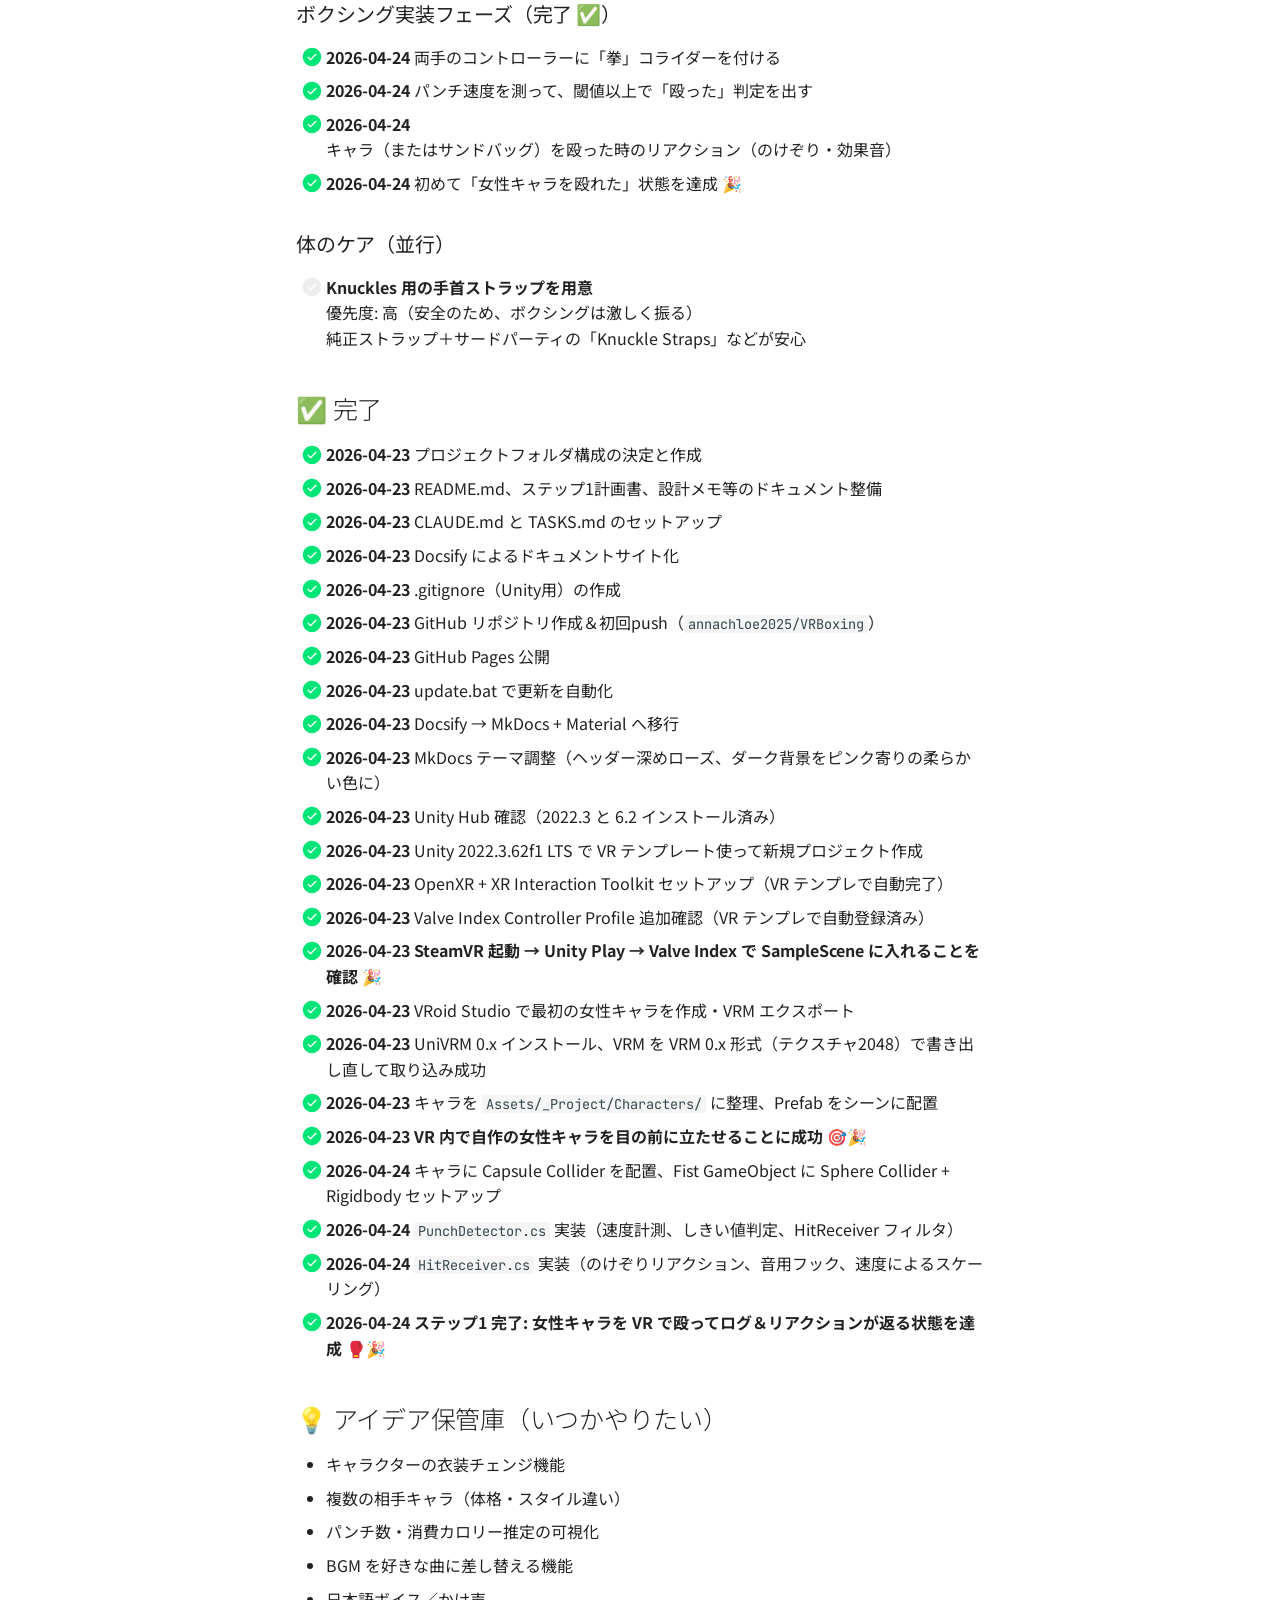
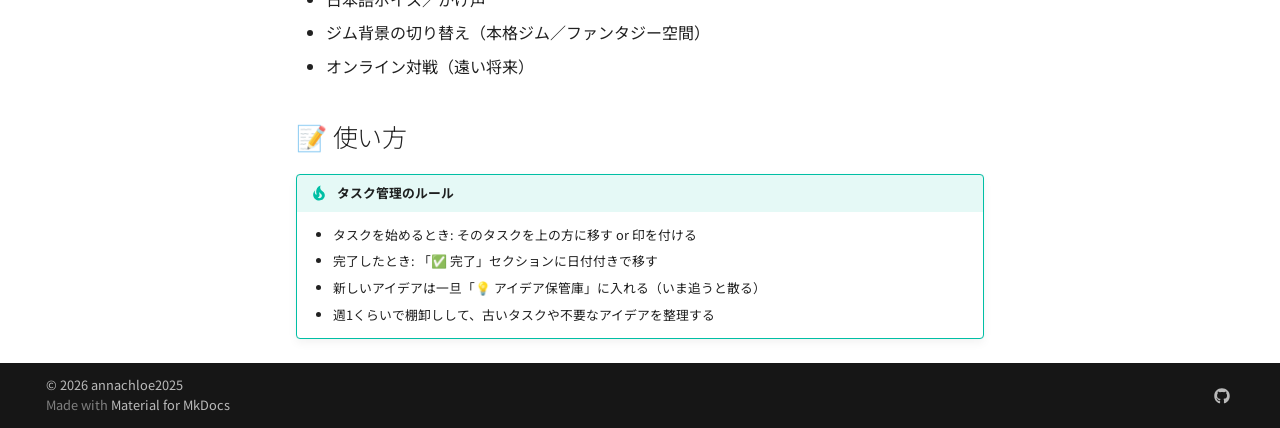
==== commit 04db0d97: "Deployed 4869e0f with MkDocs version: 1.6.1" ====
--- a/tasks/index.html
+++ b/tasks/index.html
@@ -1392,9 +1392,16 @@
 <li class="task-list-item"><label class="task-list-control"><input type="checkbox" disabled checked/><span class="task-list-indicator"></span></label> <strong>2026-05-02</strong> <strong>当たり判定を頭部・腹部に分割</strong>（<code>HitZone</code> / <code>Editor/HitZoneSetup</code> でメニュー一発配置、ボーン名から自動検出）</li>
 <li class="task-list-item"><label class="task-list-control"><input type="checkbox" disabled checked/><span class="task-list-indicator"></span></label> <strong>2026-05-02</strong> <strong>コライダーをボーン追従</strong>（<code>BoneFollower</code> を LateUpdate で適用、Animator 出力後に位置を上書き）</li>
 <li class="task-list-item"><label class="task-list-control"><input type="checkbox" disabled checked/><span class="task-list-indicator"></span></label> <strong>2026-05-02</strong> <strong>部位別のけぞり</strong>（頭=Head回転 / 腹=Spine回転+位置移動、LateUpdate で Animator 出力に上乗せ）</li>
+<li class="task-list-item"><label class="task-list-control"><input type="checkbox" disabled checked/><span class="task-list-indicator"></span></label> <strong>2026-05-02</strong> <strong>のけぞり方向の改良</strong>（殴られた部位で変わるように）— 頭=Head回転 / 腹=Spine回転+移動 で完了</li>
+<li class="task-list-item"><label class="task-list-control"><input type="checkbox" disabled checked/><span class="task-list-indicator"></span></label> <strong>2026-05-03</strong> <strong>体の向きをプレイヤーに追従</strong>（<code>BodyFaceAtPlayer</code> で Yaw 回転、HeadLookAtPlayer の IK と並走）</li>
+<li class="task-list-item"><label class="task-list-control"><input type="checkbox" disabled checked/><span class="task-list-indicator"></span></label> <strong>2026-05-03</strong> <strong>HP/ダメージシステム</strong>（<code>EnemyHealth</code> で Head/Body 別HP、<code>EnemyHealthBoard</code> で表示。直近ダメージ・KO 表示）</li>
+<li class="task-list-item"><label class="task-list-control"><input type="checkbox" disabled checked/><span class="task-list-indicator"></span></label> <strong>2026-05-03</strong> <strong>拳のヒット後クールダウン</strong>（0.5秒、片手ごとに独立。多重ヒット防止）</li>
+<li class="task-list-item"><label class="task-list-control"><input type="checkbox" disabled checked/><span class="task-list-indicator"></span></label> <strong>2026-05-03</strong> <strong>ヒットFXに強弱</strong>（音量・ピッチ・パーティクル粒数を damage 相当値で変える）</li>
+<li class="task-list-item"><label class="task-list-control"><input type="checkbox" disabled checked/><span class="task-list-indicator"></span></label> <strong>2026-05-03</strong> <strong>エフェクト色の段階化</strong>（intensity しきい値型 1=緑/2=黄/4=橙/6=赤、線形補間）</li>
+<li class="task-list-item"><label class="task-list-control"><input type="checkbox" disabled checked/><span class="task-list-indicator"></span></label> <strong>2026-05-03</strong> <strong>Thrill of the Fight 風速度計算</strong>（ピーク速度 + 方向補正 45°/90°/×0.33）</li>
 <li class="task-list-item"><label class="task-list-control"><input type="checkbox" disabled/><span class="task-list-indicator"></span></label> <strong>消費カロリー表示</strong>（UI、PPMから推定）</li>
 <li class="task-list-item"><label class="task-list-control"><input type="checkbox" disabled/><span class="task-list-indicator"></span></label> <strong>パンチ音</strong>（拳が空を切る音、スゴ味）</li>
-<li class="task-list-item"><label class="task-list-control"><input type="checkbox" disabled checked/><span class="task-list-indicator"></span></label> <strong>2026-05-02</strong> <strong>のけぞり方向の改良</strong>（殴られた部位で変わるように）— 頭=Head回転 / 腹=Spine回転+移動 で完了</li>
+<li class="task-list-item"><label class="task-list-control"><input type="checkbox" disabled/><span class="task-list-indicator"></span></label> <strong>KO 後のリトライ／リセットUI</strong>（現状は KO 表示だけで何も起きない）</li>
 </ul>
 <h3 id="_4">ボクシング実装フェーズ（完了 ✅）<a class="headerlink" href="#_4" title="Permanent link">&para;</a></h3>
 <ul class="task-list">
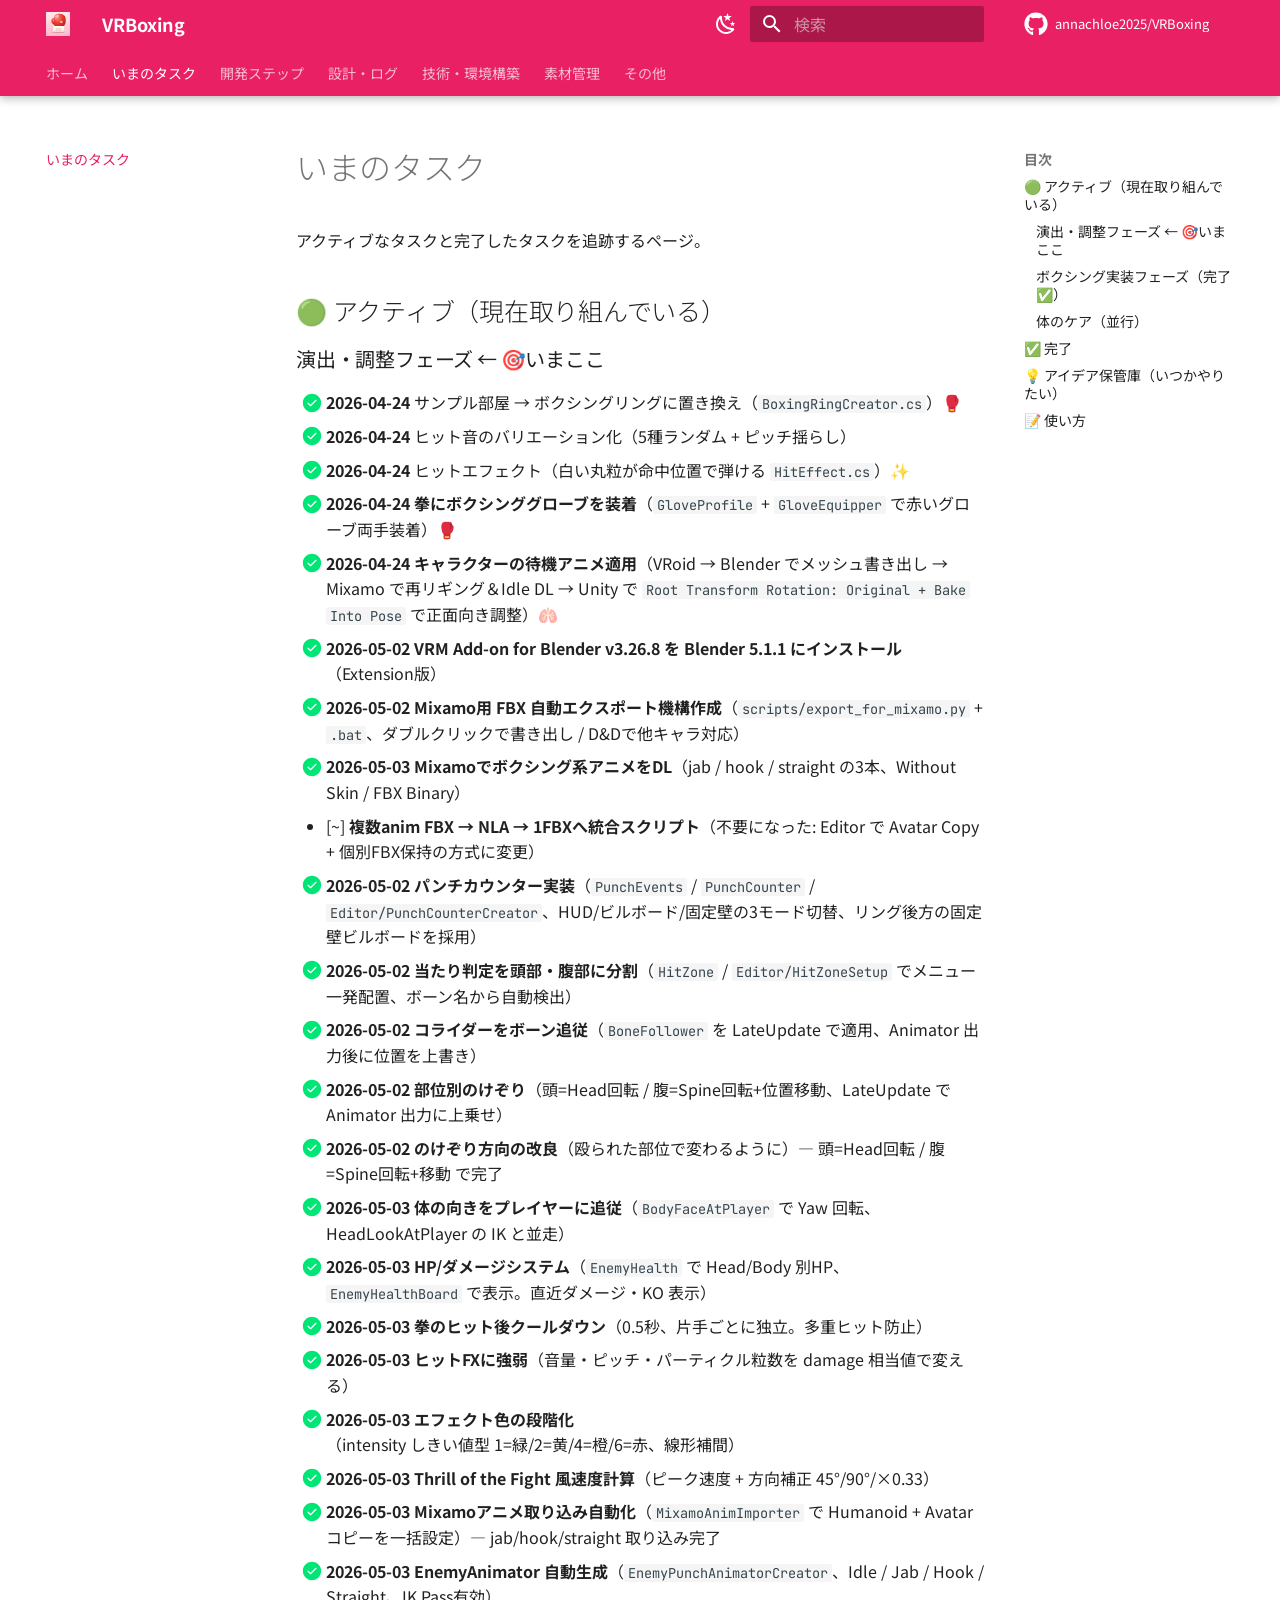
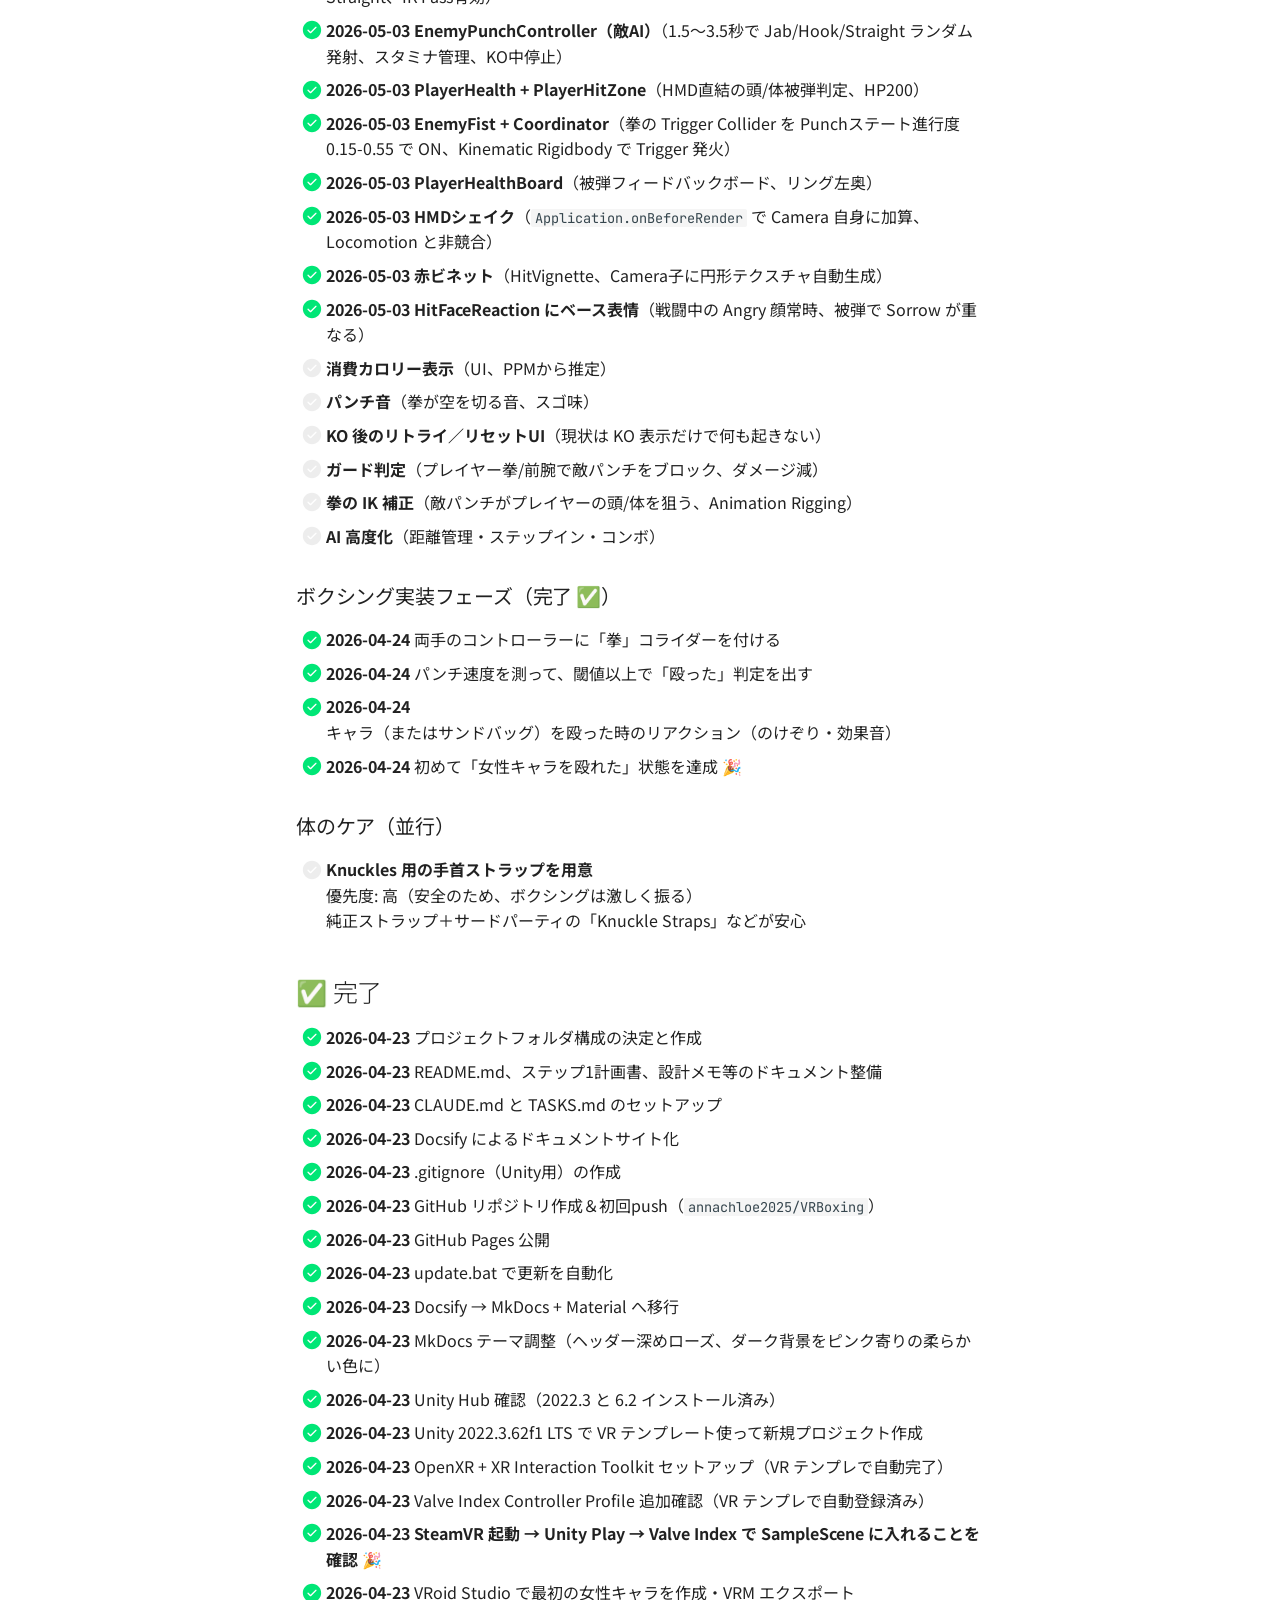
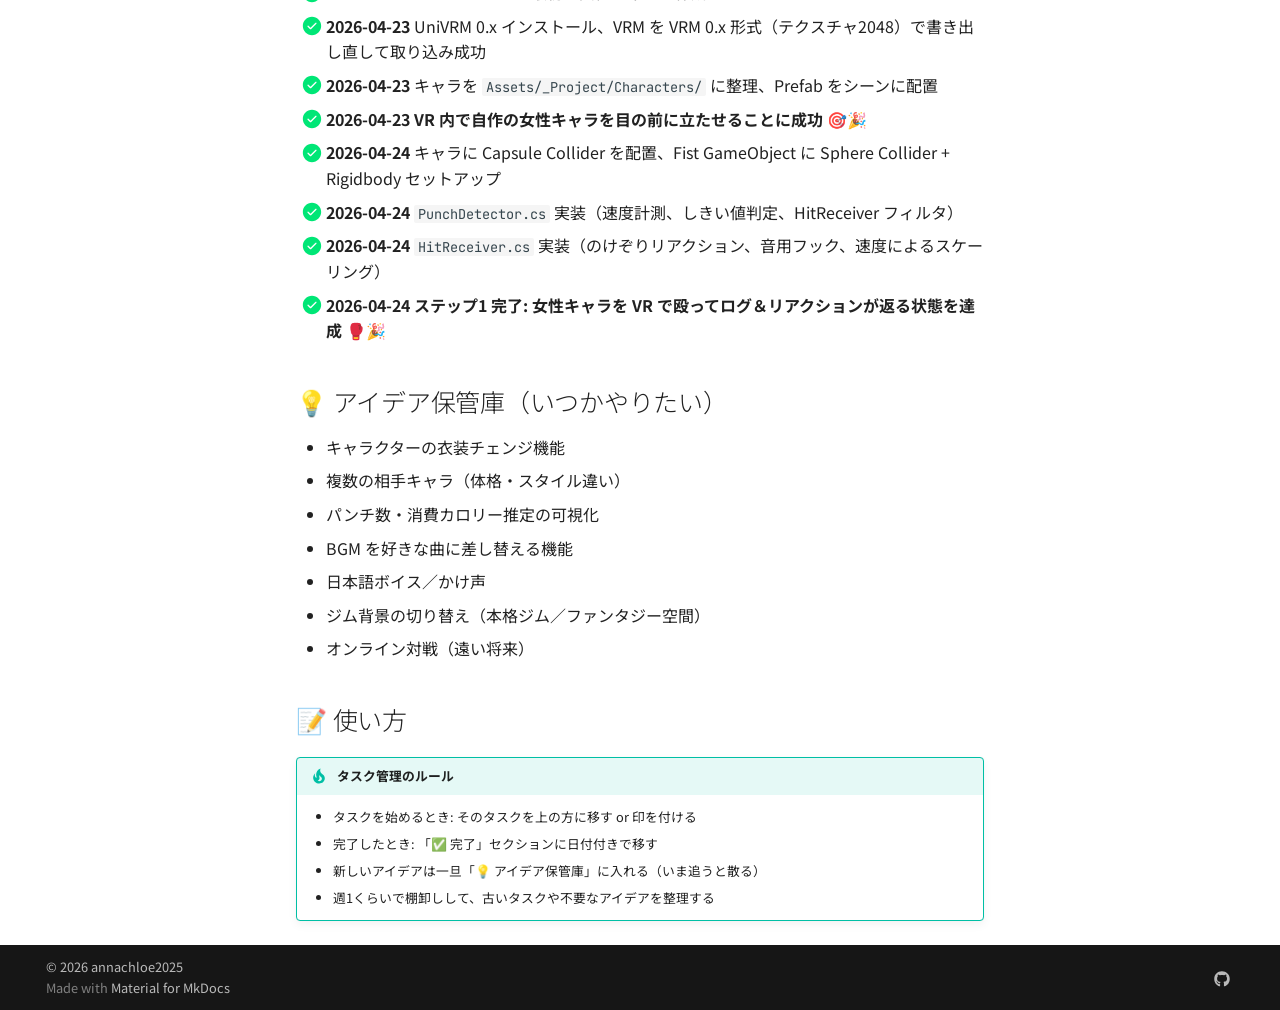
==== commit e5fefa2b: "Deployed 895aab0 with MkDocs version: 1.6.1" ====
--- a/tasks/index.html
+++ b/tasks/index.html
@@ -1386,8 +1386,8 @@
 <li class="task-list-item"><label class="task-list-control"><input type="checkbox" disabled checked/><span class="task-list-indicator"></span></label> <strong>2026-04-24</strong> <strong>キャラクターの待機アニメ適用</strong>（VRoid → Blender でメッシュ書き出し → Mixamo で再リギング＆Idle DL → Unity で <code>Root Transform Rotation: Original + Bake Into Pose</code> で正面向き調整）🫁</li>
 <li class="task-list-item"><label class="task-list-control"><input type="checkbox" disabled checked/><span class="task-list-indicator"></span></label> <strong>2026-05-02</strong> <strong>VRM Add-on for Blender v3.26.8 を Blender 5.1.1 にインストール</strong>（Extension版）</li>
 <li class="task-list-item"><label class="task-list-control"><input type="checkbox" disabled checked/><span class="task-list-indicator"></span></label> <strong>2026-05-02</strong> <strong>Mixamo用 FBX 自動エクスポート機構作成</strong>（<code>scripts/export_for_mixamo.py</code> + <code>.bat</code>、ダブルクリックで書き出し / D&amp;Dで他キャラ対応）</li>
-<li class="task-list-item"><label class="task-list-control"><input type="checkbox" disabled/><span class="task-list-indicator"></span></label> <strong>Mixamoでボクシング系アニメを5〜8本 DL</strong>（Without Skin / FBX Binary / 60FPS、1フォルダにまとめる）</li>
-<li class="task-list-item"><label class="task-list-control"><input type="checkbox" disabled/><span class="task-list-indicator"></span></label> <strong>複数anim FBX → NLA → 1FBXへ統合スクリプト作成・実行</strong>（DL完了後にAI側で）</li>
+<li class="task-list-item"><label class="task-list-control"><input type="checkbox" disabled checked/><span class="task-list-indicator"></span></label> <strong>2026-05-03</strong> <strong>Mixamoでボクシング系アニメをDL</strong>（jab / hook / straight の3本、Without Skin / FBX Binary）</li>
+<li>[~] <strong>複数anim FBX → NLA → 1FBXへ統合スクリプト</strong>（不要になった: Editor で Avatar Copy + 個別FBX保持の方式に変更）</li>
 <li class="task-list-item"><label class="task-list-control"><input type="checkbox" disabled checked/><span class="task-list-indicator"></span></label> <strong>2026-05-02</strong> <strong>パンチカウンター実装</strong>（<code>PunchEvents</code> / <code>PunchCounter</code> / <code>Editor/PunchCounterCreator</code>、HUD/ビルボード/固定壁の3モード切替、リング後方の固定壁ビルボードを採用）</li>
 <li class="task-list-item"><label class="task-list-control"><input type="checkbox" disabled checked/><span class="task-list-indicator"></span></label> <strong>2026-05-02</strong> <strong>当たり判定を頭部・腹部に分割</strong>（<code>HitZone</code> / <code>Editor/HitZoneSetup</code> でメニュー一発配置、ボーン名から自動検出）</li>
 <li class="task-list-item"><label class="task-list-control"><input type="checkbox" disabled checked/><span class="task-list-indicator"></span></label> <strong>2026-05-02</strong> <strong>コライダーをボーン追従</strong>（<code>BoneFollower</code> を LateUpdate で適用、Animator 出力後に位置を上書き）</li>
@@ -1399,9 +1399,21 @@
 <li class="task-list-item"><label class="task-list-control"><input type="checkbox" disabled checked/><span class="task-list-indicator"></span></label> <strong>2026-05-03</strong> <strong>ヒットFXに強弱</strong>（音量・ピッチ・パーティクル粒数を damage 相当値で変える）</li>
 <li class="task-list-item"><label class="task-list-control"><input type="checkbox" disabled checked/><span class="task-list-indicator"></span></label> <strong>2026-05-03</strong> <strong>エフェクト色の段階化</strong>（intensity しきい値型 1=緑/2=黄/4=橙/6=赤、線形補間）</li>
 <li class="task-list-item"><label class="task-list-control"><input type="checkbox" disabled checked/><span class="task-list-indicator"></span></label> <strong>2026-05-03</strong> <strong>Thrill of the Fight 風速度計算</strong>（ピーク速度 + 方向補正 45°/90°/×0.33）</li>
+<li class="task-list-item"><label class="task-list-control"><input type="checkbox" disabled checked/><span class="task-list-indicator"></span></label> <strong>2026-05-03</strong> <strong>Mixamoアニメ取り込み自動化</strong>（<code>MixamoAnimImporter</code> で Humanoid + Avatar コピーを一括設定）— jab/hook/straight 取り込み完了</li>
+<li class="task-list-item"><label class="task-list-control"><input type="checkbox" disabled checked/><span class="task-list-indicator"></span></label> <strong>2026-05-03</strong> <strong>EnemyAnimator 自動生成</strong>（<code>EnemyPunchAnimatorCreator</code>、Idle / Jab / Hook / Straight、IK Pass有効）</li>
+<li class="task-list-item"><label class="task-list-control"><input type="checkbox" disabled checked/><span class="task-list-indicator"></span></label> <strong>2026-05-03</strong> <strong>EnemyPunchController（敵AI）</strong>（1.5〜3.5秒で Jab/Hook/Straight ランダム発射、スタミナ管理、KO中停止）</li>
+<li class="task-list-item"><label class="task-list-control"><input type="checkbox" disabled checked/><span class="task-list-indicator"></span></label> <strong>2026-05-03</strong> <strong>PlayerHealth + PlayerHitZone</strong>（HMD直結の頭/体被弾判定、HP200）</li>
+<li class="task-list-item"><label class="task-list-control"><input type="checkbox" disabled checked/><span class="task-list-indicator"></span></label> <strong>2026-05-03</strong> <strong>EnemyFist + Coordinator</strong>（拳の Trigger Collider を Punchステート進行度 0.15-0.55 で ON、Kinematic Rigidbody で Trigger 発火）</li>
+<li class="task-list-item"><label class="task-list-control"><input type="checkbox" disabled checked/><span class="task-list-indicator"></span></label> <strong>2026-05-03</strong> <strong>PlayerHealthBoard</strong>（被弾フィードバックボード、リング左奥）</li>
+<li class="task-list-item"><label class="task-list-control"><input type="checkbox" disabled checked/><span class="task-list-indicator"></span></label> <strong>2026-05-03</strong> <strong>HMDシェイク</strong>（<code>Application.onBeforeRender</code> で Camera 自身に加算、Locomotion と非競合）</li>
+<li class="task-list-item"><label class="task-list-control"><input type="checkbox" disabled checked/><span class="task-list-indicator"></span></label> <strong>2026-05-03</strong> <strong>赤ビネット</strong>（HitVignette、Camera子に円形テクスチャ自動生成）</li>
+<li class="task-list-item"><label class="task-list-control"><input type="checkbox" disabled checked/><span class="task-list-indicator"></span></label> <strong>2026-05-03</strong> <strong>HitFaceReaction にベース表情</strong>（戦闘中の Angry 顔常時、被弾で Sorrow が重なる）</li>
 <li class="task-list-item"><label class="task-list-control"><input type="checkbox" disabled/><span class="task-list-indicator"></span></label> <strong>消費カロリー表示</strong>（UI、PPMから推定）</li>
 <li class="task-list-item"><label class="task-list-control"><input type="checkbox" disabled/><span class="task-list-indicator"></span></label> <strong>パンチ音</strong>（拳が空を切る音、スゴ味）</li>
 <li class="task-list-item"><label class="task-list-control"><input type="checkbox" disabled/><span class="task-list-indicator"></span></label> <strong>KO 後のリトライ／リセットUI</strong>（現状は KO 表示だけで何も起きない）</li>
+<li class="task-list-item"><label class="task-list-control"><input type="checkbox" disabled/><span class="task-list-indicator"></span></label> <strong>ガード判定</strong>（プレイヤー拳/前腕で敵パンチをブロック、ダメージ減）</li>
+<li class="task-list-item"><label class="task-list-control"><input type="checkbox" disabled/><span class="task-list-indicator"></span></label> <strong>拳の IK 補正</strong>（敵パンチがプレイヤーの頭/体を狙う、Animation Rigging）</li>
+<li class="task-list-item"><label class="task-list-control"><input type="checkbox" disabled/><span class="task-list-indicator"></span></label> <strong>AI 高度化</strong>（距離管理・ステップイン・コンボ）</li>
 </ul>
 <h3 id="_4">ボクシング実装フェーズ（完了 ✅）<a class="headerlink" href="#_4" title="Permanent link">&para;</a></h3>
 <ul class="task-list">
